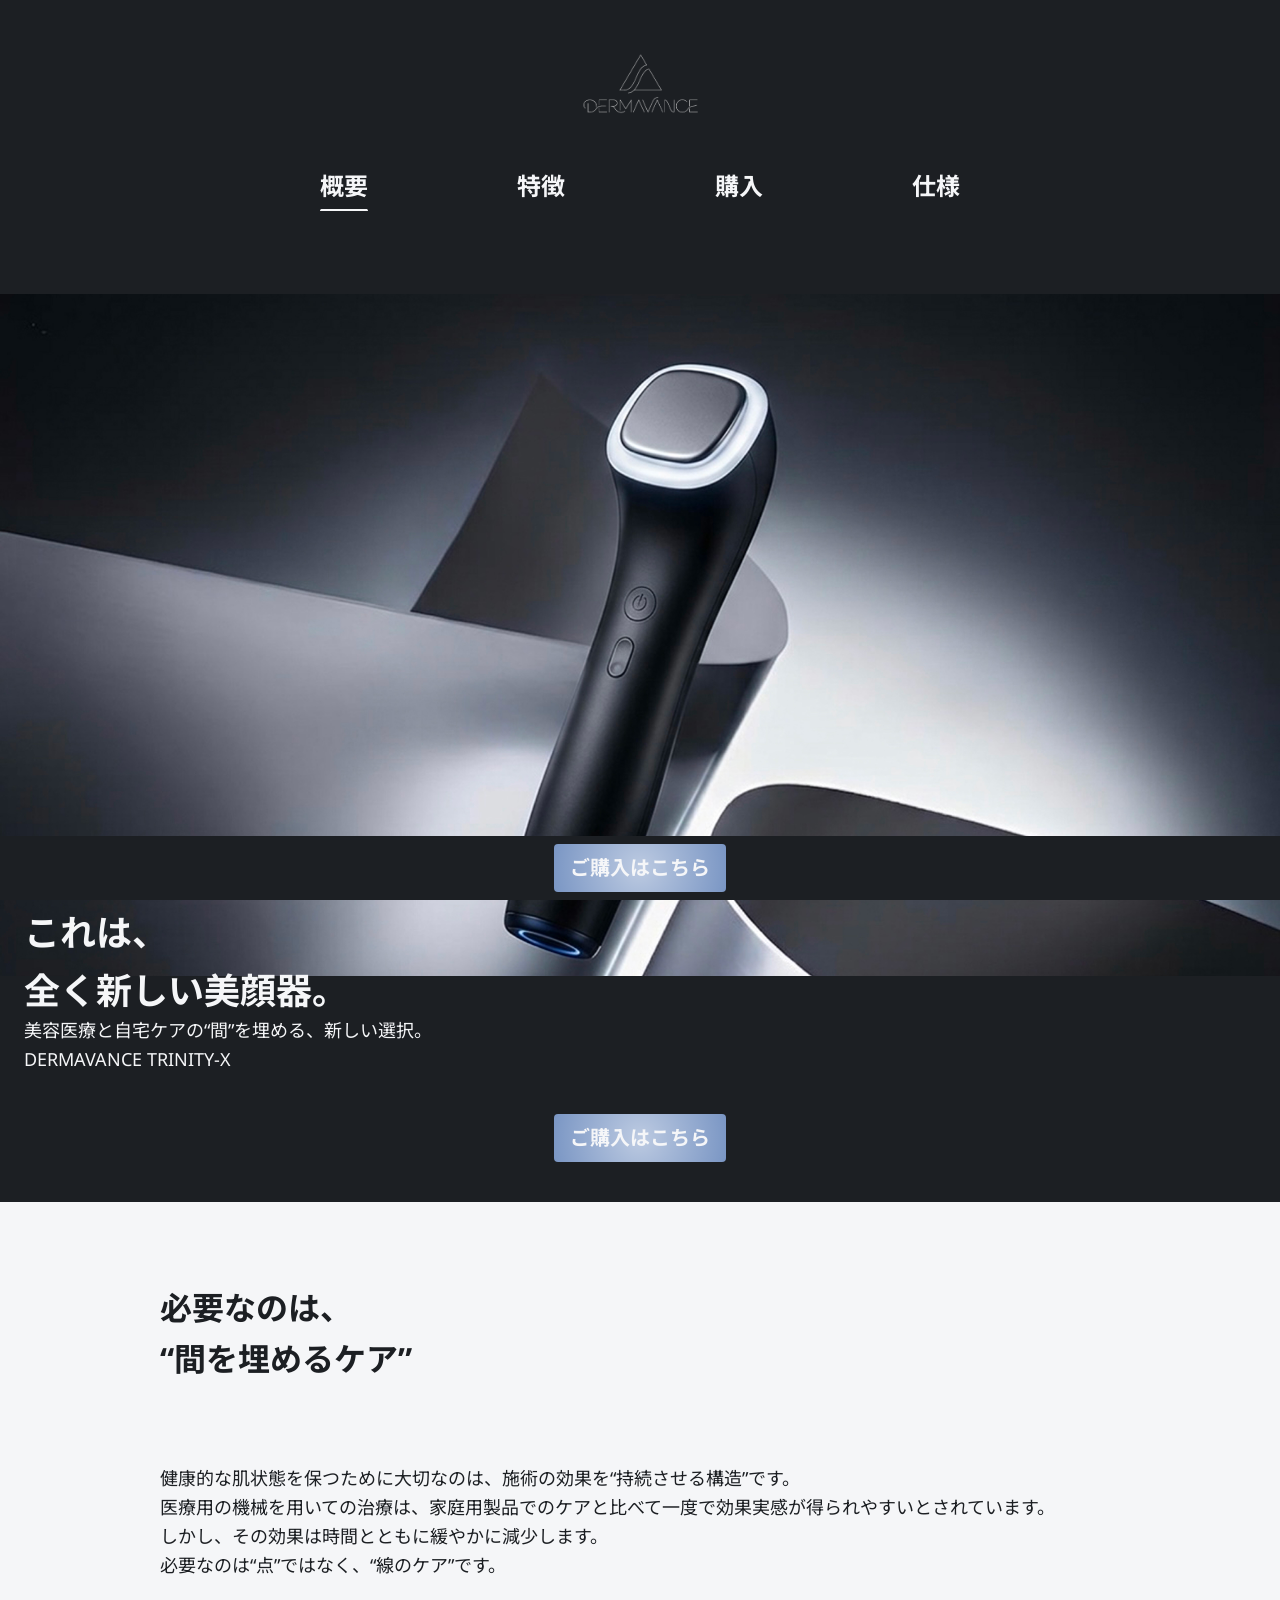
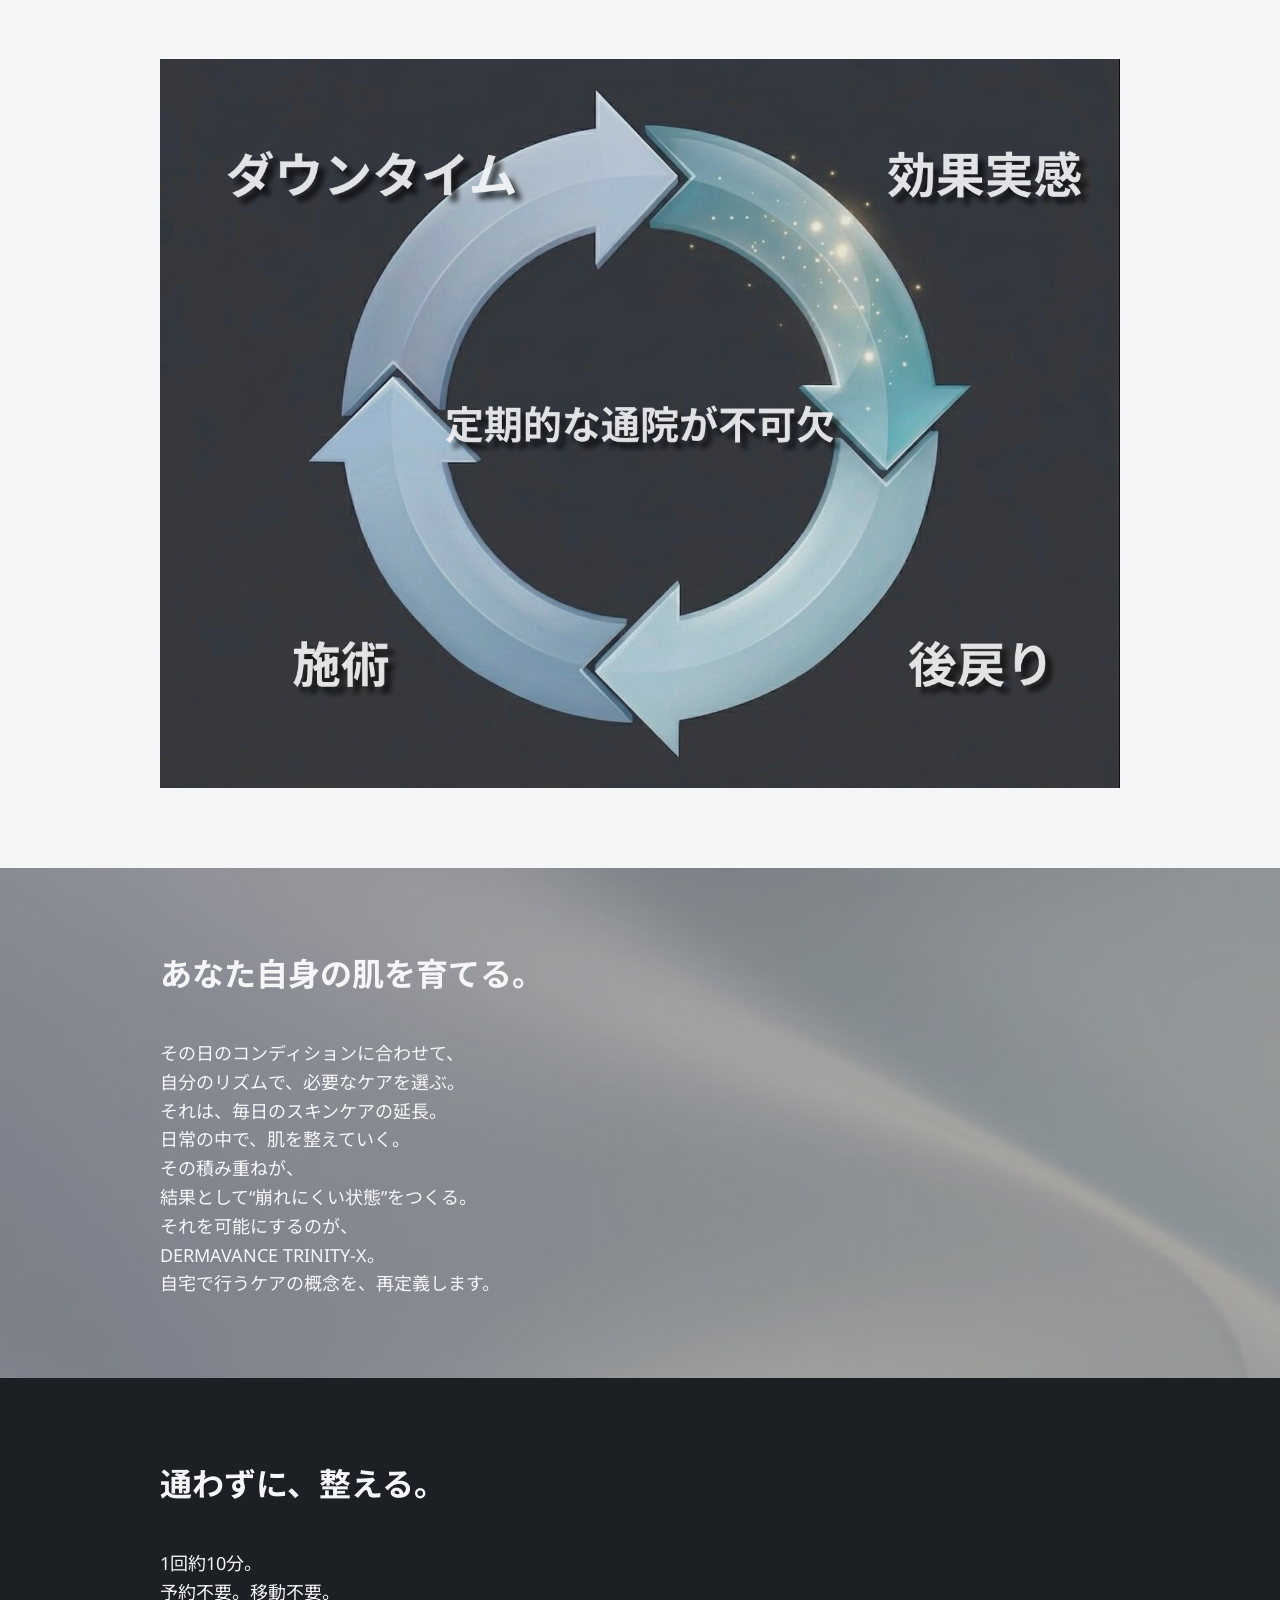
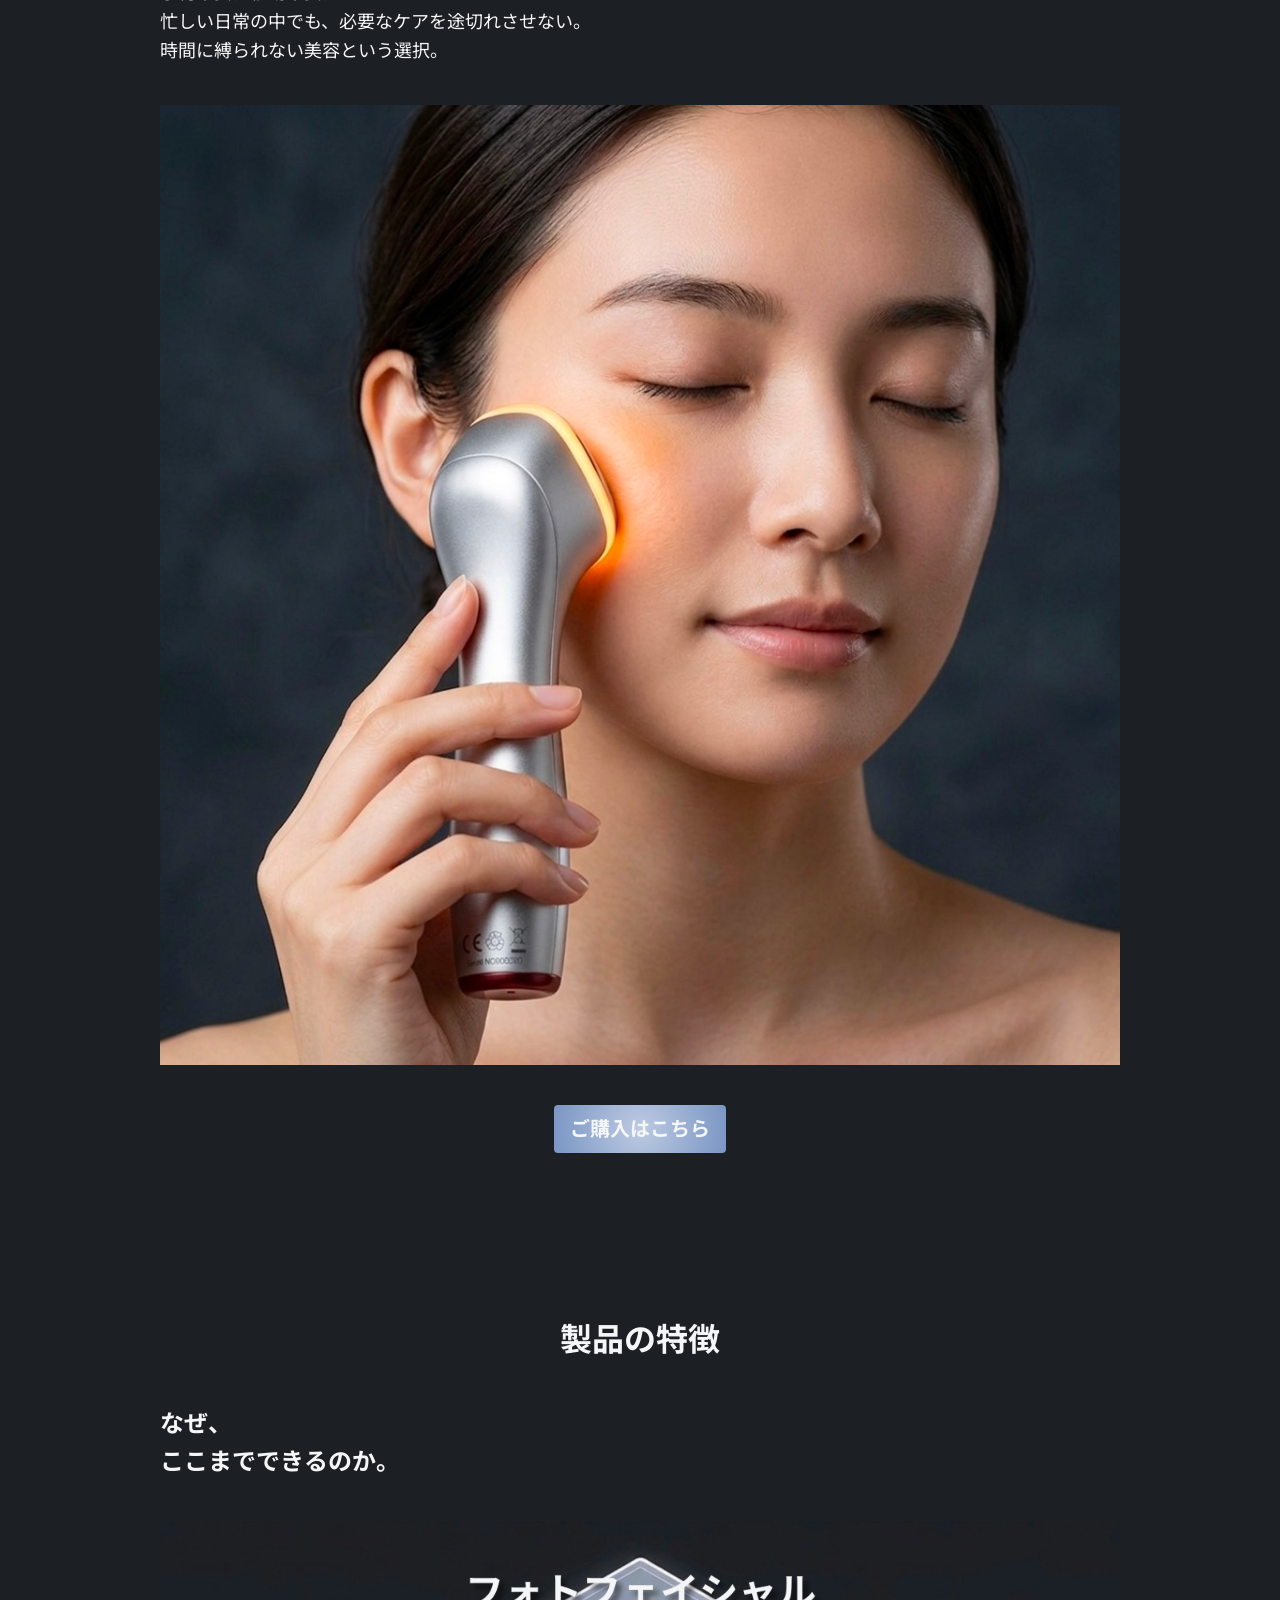
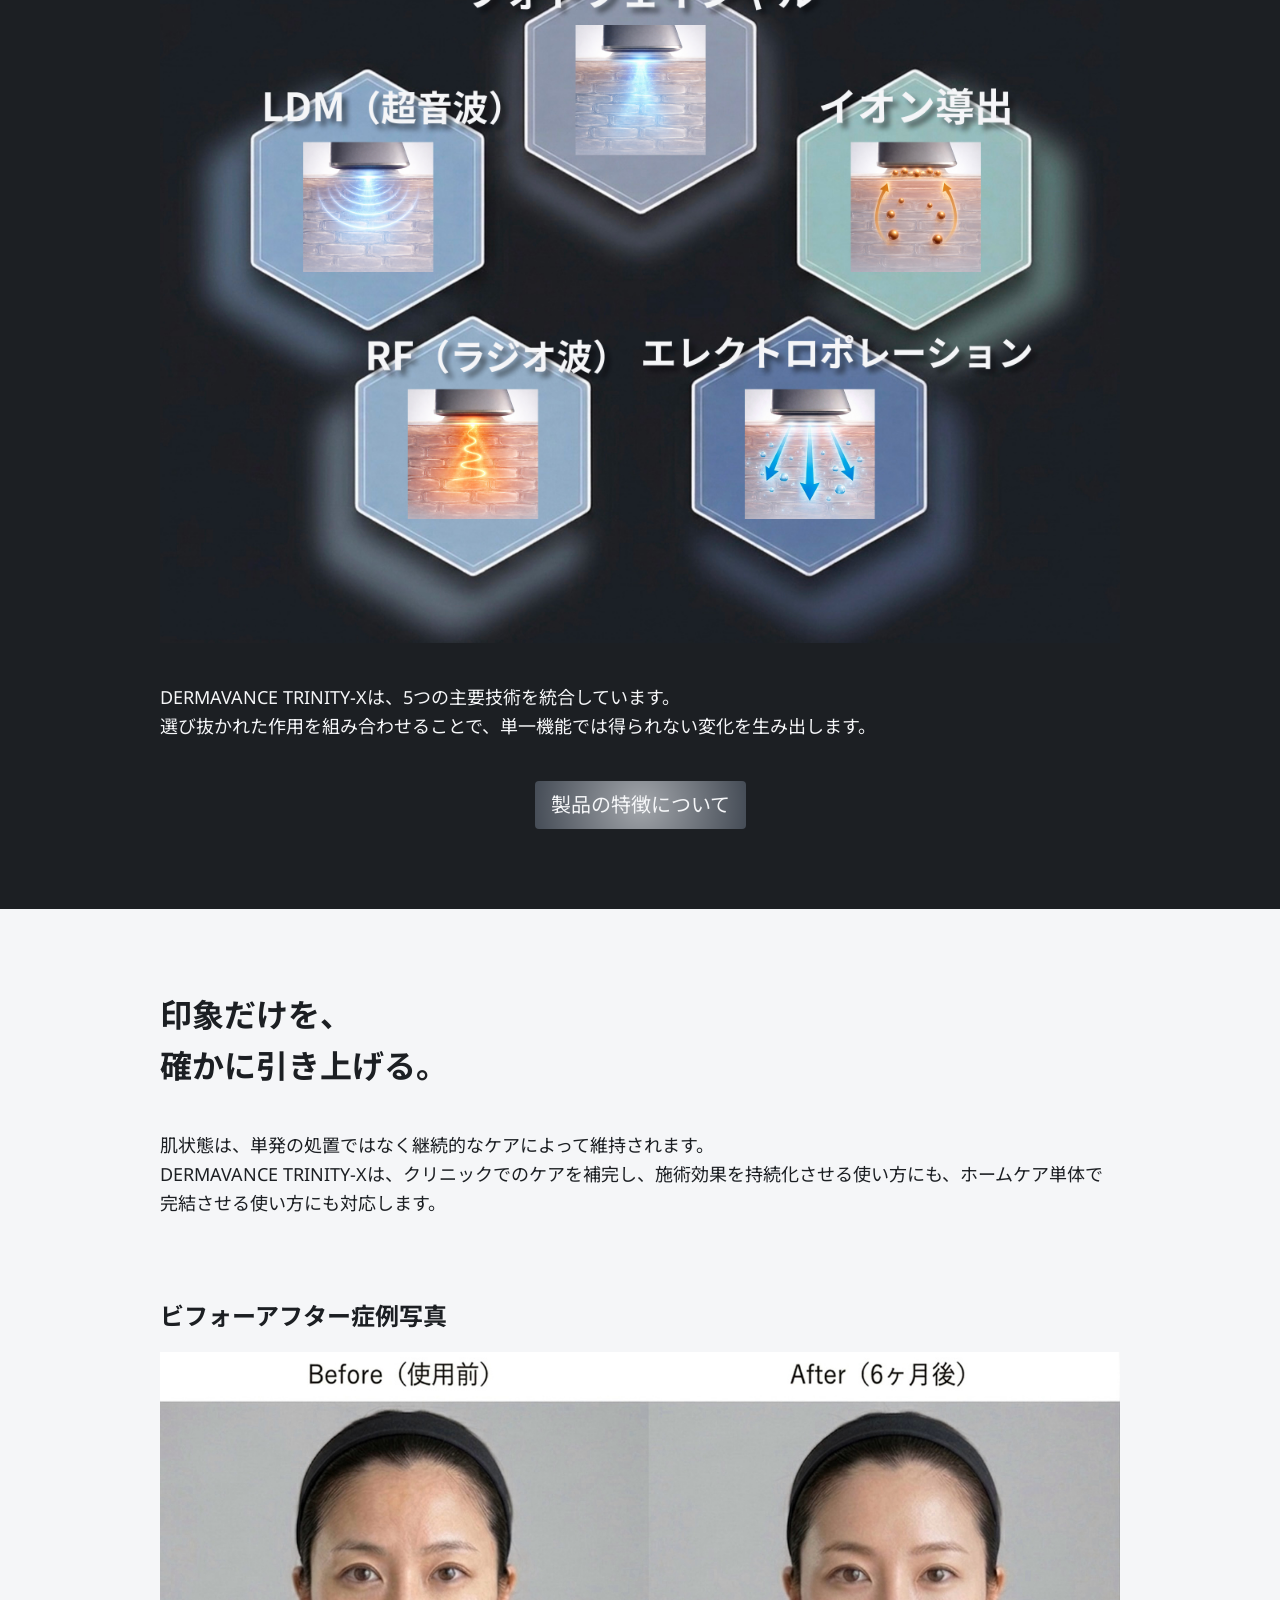
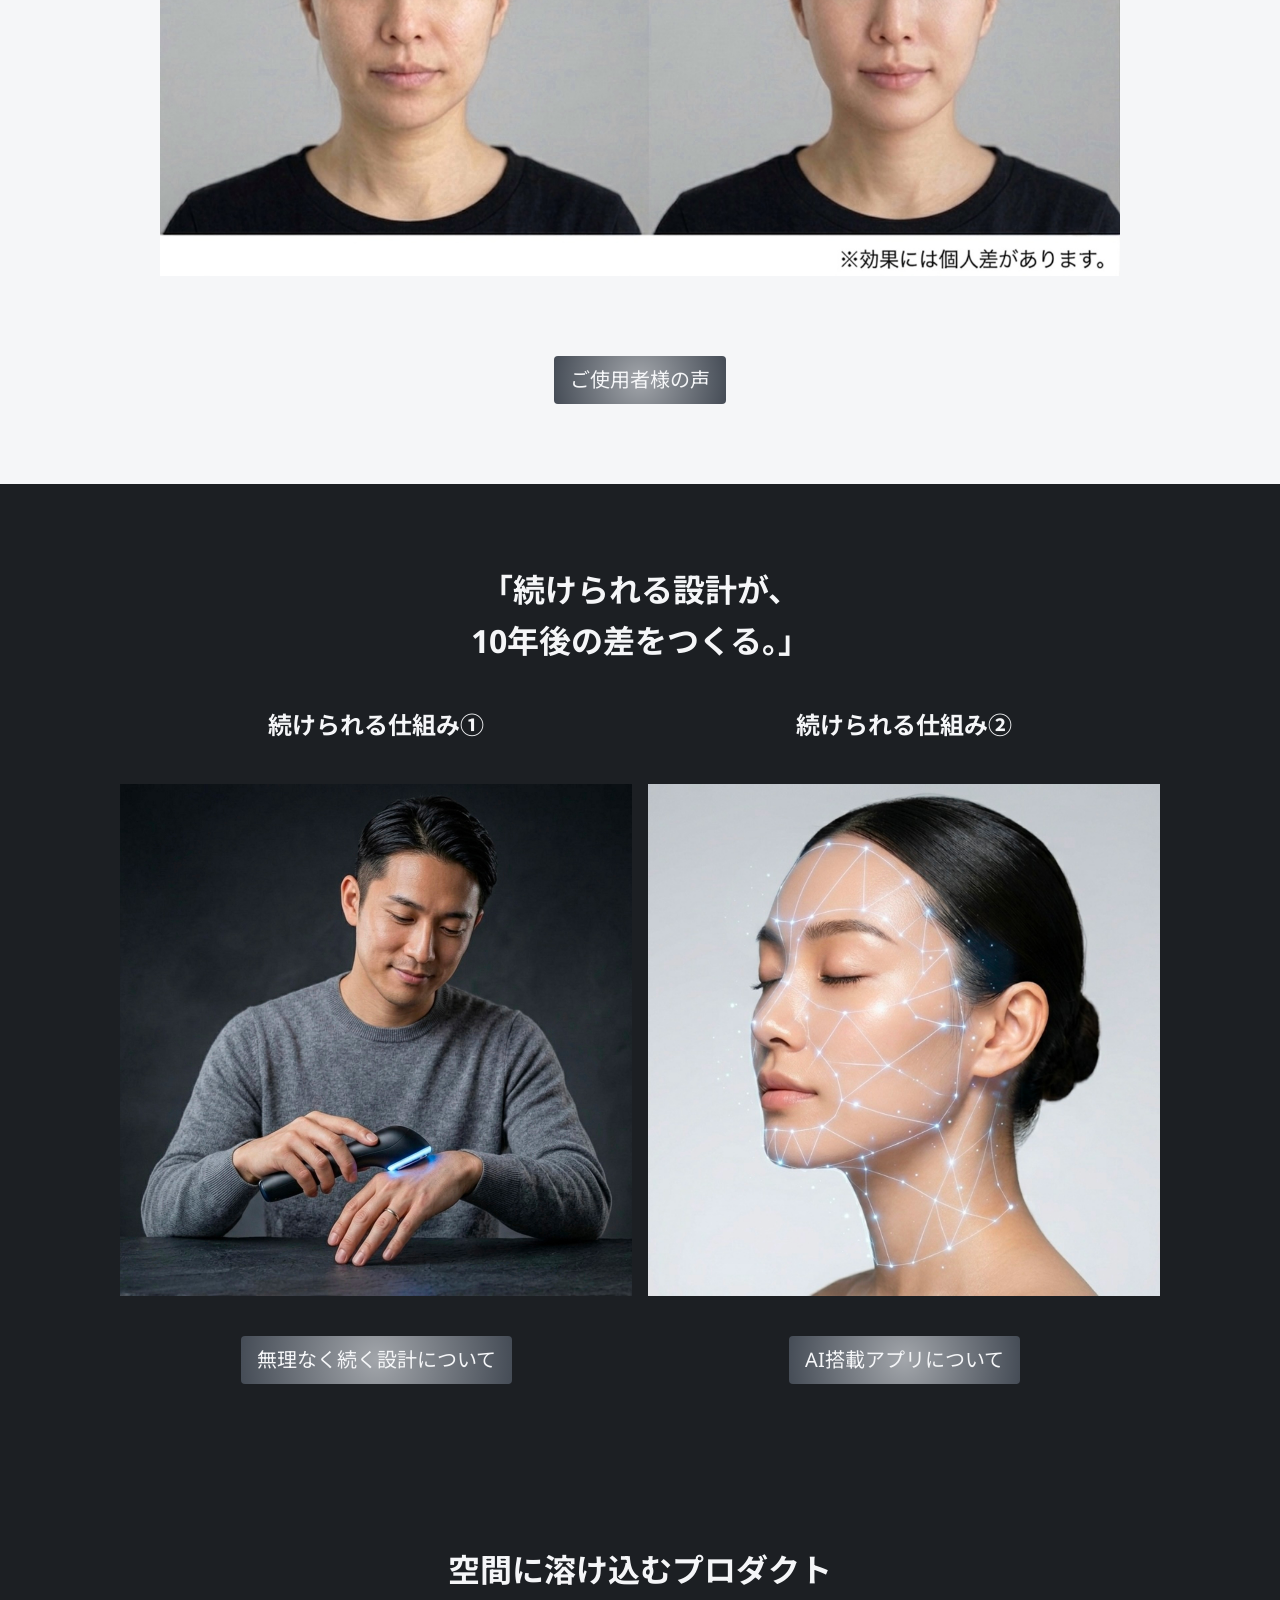
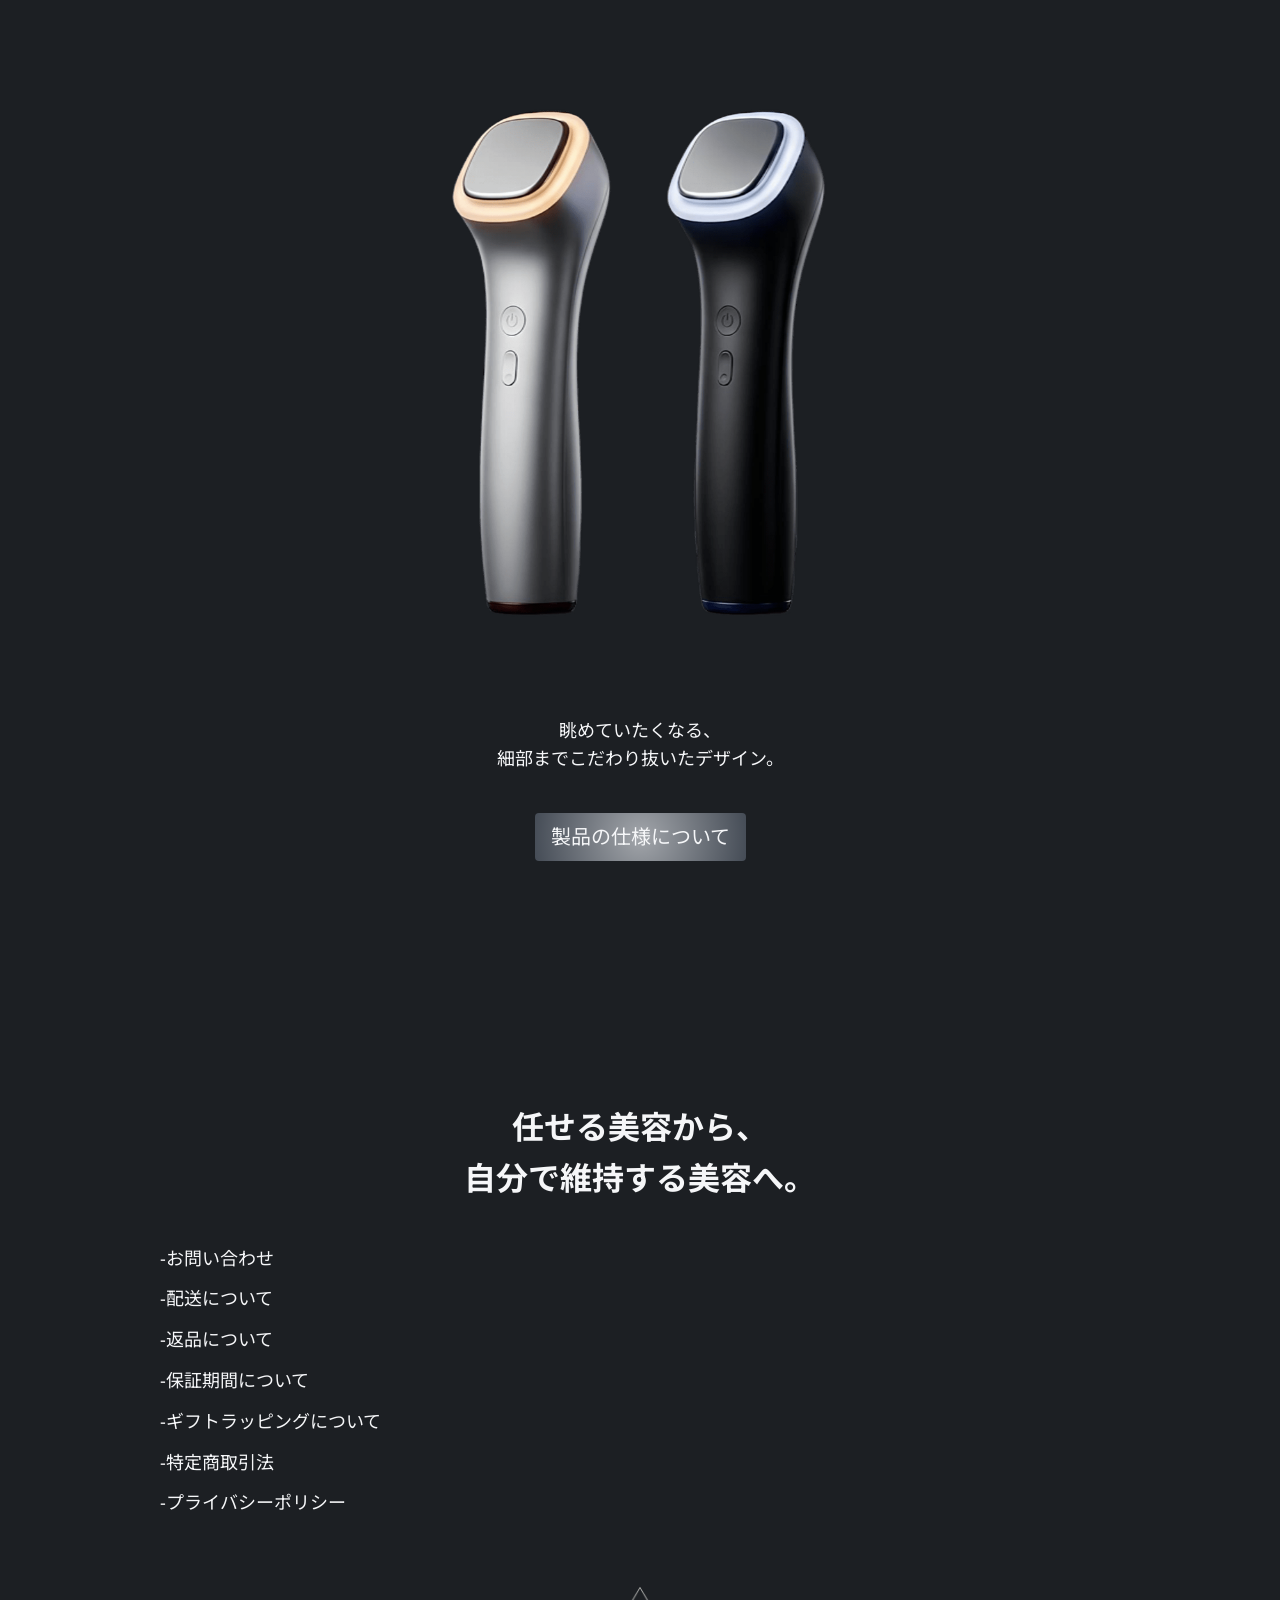
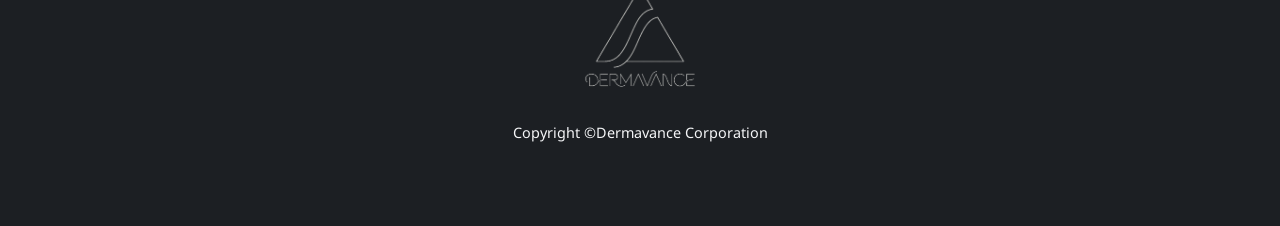
==== index.html @ d23a5009 "010_アニメーション追加、概要ページレスポンシブ続き。" ====
<!DOCTYPE html>
<html lang="ja">
<head>
    <meta charset="UTF-8">
    <meta name="viewport" content="width=device-width, initial-scale=1.0">
    <title>DERMAVANCE TRINITY-X</title>
        <meta name="description" content="“DERMAVANCE TRINITY-X”美容医療と自宅ケアの“間”を埋める、全く新しい美顔器。">
    <!-- OGP -->
    <meta property="og:locale" content="ja_JP">
    <meta property="og:type" content="website">
    <meta property="og:site_name" content="DERMAVANCE TRINITY-X">
    <meta property="og:title" content="DERMAVANCE TRINITY-X">
    <meta property="og:description" content="“DERMAVANCE TRINITY-X”美容医療と自宅ケアの“間”を埋める、全く新しい美顔器。">
    <meta property="og:url" content="">

    <!-- サムネイル（絶対URL / https 推奨 / 2MB以下目安） -->
    <!-- 推奨メイン：1200x630（横長） -->
    <meta property="og:image" content="">
    <meta property="og:image:width" content="1200">
    <meta property="og:image:height" content="630">
    <meta property="og:image:alt" content="サービスを象徴するビジュアルの代替テキスト">

    <!-- 多言語サイトなら（任意） -->
    <!-- <meta property="og:locale:alternate" content="en_US"> -->

    <!-- X(Twitter) 用：最低限 card 種類。site は推奨 -->
    <meta name="twitter:card" content="summary_large_image">
    <!-- <meta name="twitter:site" content="@YOUR_OFFICIAL_ACCOUNT"> -->
    <!-- 任意（og:* が参照されるため省略可だが、指定するとより安定） -->
    <meta name="twitter:title" content="DERMAVANCE TRINITY-X">
    <meta name="twitter:description" content="“DERMAVANCE TRINITY-X”美容医療と自宅ケアの“間”を埋める、全く新しい美顔器。">
    <meta name="twitter:image" content="">
    <meta name="twitter:image:alt" content="サービスを象徴するビジュアルの代替テキスト">
    <!-- 担当者アカウントを出したい場合（任意） -->
    <!-- <meta name="twitter:creator" content="@YOUR_STAFF_ACCOUNT"> -->

    <!-- Facebook解析や権限管理が必要な場合のみ（任意） -->
    <!-- <meta property="fb:app_id" content="1234567890"> -->
    <!-- <meta property="fb:admins" content="FACEBOOK_USER_ID"> -->

    <!-- 共有時のクローラー制御は通常不要。検索用 robots は必要に応じて -->
    <!-- <meta name="robots" content="noindex,nofollow"> -->
    <link rel="shortcut icon" href="images/nomal_logo.jpg" type="image/x-icon">

    <link rel="preconnect" href="https://fonts.googleapis.com">
    <link rel="preconnect" href="https://fonts.gstatic.com" crossorigin>
    <link href="https://fonts.googleapis.com/css2?family=Noto+Sans+JP:wght@100..900&family=Noto+Sans:ital,wght@0,100..900;1,100..900&display=swap" rel="stylesheet">

    <link rel="stylesheet" href="css/style.css">
    <script src="js/script.js" type="module"></script>
</head>
<body>
    <header>
            <h1 class="header_logo_img">
                <img src="images/header_logo_transparent.png" alt="ロゴ">
            </h1>
            <div class="header_navi">
                <ul>
                    <li><a href="index.html">概要</a></li>
                    <li><a href="quality.html">特徴</a></li>
                    <li><a href="buy.html">購入</a></li>
                    <li><a href="spec.html">仕様</a></li>
                </ul>
            </div>
    </header>
    <main>
        <section class="firstview">
            <div class="firstview_img">
                    <h1 class="firstview_title l-inner">これは、<br>全く新しい美顔器。</h1>
                </div>
            <div class="firstview_inner l-inner">
                <p>
                    美容医療と自宅ケアの“間”を埋める、新しい選択。<br>
                    DERMAVANCE TRINITY-X
                </p>
                <button type="button" class="buy important">ご購入はこちら</button>
            </div>
        </section>
        <section class="care">
                <div class="l-inner fade-in-up">
                    <h2>必要なのは、<br>
                        “間を埋めるケア”</h2>
                    <p>
                        健康的な肌状態を保つために大切なのは、施術の効果を“持続させる構造”です。<br>
                        医療用の機械を用いての治療は、家庭用製品でのケアと比べて一度で効果実感が得られやすいとされています。<br>しかし、その効果は時間とともに緩やかに減少します。<br>
                        必要なのは“点”ではなく、“線のケア”です。
                    </p>
                    <div class="care_img">
                        <img src="images/care_loop.jpg" alt="施術サイクルの図" parallax-target>
                    </div>
                </div>
        </section>
        <section class="concept">
            <div class="l-inner fade-in-up">
                <h2>あなた自身の肌を育てる。</h2>
                <p>
                    その日のコンディションに合わせて、<br>
                    自分のリズムで、必要なケアを選ぶ。<br>
                    それは、毎日のスキンケアの延長。<br>
                    日常の中で、肌を整えていく。<br>
                    その積み重ねが、<br>
                    結果として“崩れにくい状態”をつくる。<br>
                    それを可能にするのが、<br>
                    DERMAVANCE TRINITY-X。<br>
                    自宅で行うケアの概念を、再定義します。
                </p>
            </div>
        </section>
        <section class="new_choice">
            <div class="l-inner fade-in-up">
                <h2>通わずに、整える。</h2>
                <p>
                    1回約10分。<br>
                    予約不要。移動不要。<br>
                    忙しい日常の中でも、必要なケアを途切れさせない。<br>
                    時間に縛られない美容という選択。
                </p>
                <div class="new_choice_img"></div>
                <button type="button" class="buy important">ご購入はこちら</button>
            </div>
        </section>
        <section class="teatures">
            <div class="l-inner fade-in-up">
                <h2 class="teatures_title">製品の特徴</h2>
                <h3>
                    なぜ、<br>
                    ここまでできるのか。
                </h3>
                <div class="teatures_img">
                    <img src="images/five_modes.jpg" alt="５つの機能の図" parallax-target>
                </div>
                <p>
                    DERMAVANCE TRINITY-Xは、5つの主要技術を統合しています。<br>
                    選び抜かれた作用を組み合わせることで、単一機能では得られない変化を生み出します。
                </p>
                <button type="button" class="nomal">製品の特徴について</button>
            </div>
        </section>
        <section class="beforeafter">
            <div class="l-inner fade-in-up">
                <div class="beforeafter_text">
                    <h2>印象だけを、<br>
                        確かに引き上げる。</h2>
                    <p>
                        肌状態は、単発の処置ではなく継続的なケアによって維持されます。<br>
                        DERMAVANCE TRINITY-Xは、クリニックでのケアを補完し、施術効果を持続化させる使い方にも、ホームケア単体で完結させる使い方にも対応します。
                    </p>
                </div>
                <div class="beforeafter_image">
                    <h3>ビフォーアフター症例写真</h3>
                    <div class="beforeafter_img">
                        <img src="images/beforeafter.jpg" alt="症例写真" parallax-target>
                    </div>
                </div>
                <button type="button" class="nomal modal-open" data-target="modal-1">ご使用者様の声</button>
            </div>
        </section>
        <section class="design">
                <div class="l-inner fade-in-up">
                    <h2>「続けられる設計が、<br>
                        10年後の差をつくる。」</h2>
                    <div class="design_inner">
                        <div class="how_to_use">
                            <h3>続けられる仕組み①</h3>
                            <div class="using_img"></div>
                            <button type="button" class="nomal modal-open" data-target="modal-2">無理なく続く設計について</button>
                        </div>
                        <div class="about_app">
                            <h3>続けられる仕組み②</h3>
                            <div class="ai_img"></div>
                            <button type="button" class="nomal modal-open" data-target="modal-3">AI搭載アプリについて</button>
                        </div>
                    </div>
                </div>
        </section>
        <section class="product">
                    <div class="l-inner fade-in-up">
                        <h2>空間に溶け込むプロダクト</h2>
                        <div class="product_img">
                            <img src="images/proucts_front_transparent.png" alt="商品画像" parallax-target>
                        </div>
                        <p>眺めていたくなる、<br>
                            細部までこだわり抜いたデザイン。</p>
                        <button type="button" class="nomal">製品の仕様について</button>
                    </div>
        </section>
    </main>
    <footer>
        <div class="footer_inner">
            <h2>任せる美容から、<br>
                自分で維持する美容へ。</h2>
            <ul class="shopping_guide">
                <li><a href="">-お問い合わせ</a></li>
                <li><a href="">-配送について</a></li>
                <li><a href="">-返品について</a></li>
                <li><a href="">-保証期間について</a></li>
                <li><a href="">-ギフトラッピングについて</a></li>
                <li><a href="">-特定商取引法</a></li>
                <li><a href="">-プライバシーポリシー</a></li>
            </ul>
            <div class="footer_logo">
                <h1 class="footer_logo_img">
                    <img src="images/footer_logo_transparent.png" alt="ロゴ">
                </h1>
                <p><small>Copyright &copy;Dermavance Corporation</small></p>
            </div>
            <div id="fixed_button"><button type="button" class="buy important">ご購入はこちら</button></div>
        </div>
    </footer>
    <dialog id="modal-1" class="modal-unit">
            <div class="modal_inner">
                <h3>ご使用者様の声</h3>
                <p>
                    DERMAVANCE TRINITY-Xは、形を大きく変えるのではなく、<span>“印象を整える変化”</span>を重視しています。<br>
                    『フェイスラインの引き締まり、肌のなめらかさ、全体的な印象の明るさ』といった変化が、段階的に現れる設計です。
                </p>
                <div class="modal_img">
                    <img src="images/review.jpg" alt="ご使用者様の口コミ">
                </div>
                <button class="nomal modal-close">閉じる</button>
            </div>
    </dialog>
    <dialog id="modal-2" class="modal-unit">
        <div class="modal_inner">
            <h3>続けられる設計について</h3>
            <p>
                ・スキンケアの延長で10分<br>
                ・半身浴中でも使用可能（防水設計）<br>
                ・手持ちの化粧水でも対応<br>
                ・充電を忘れていてもすぐに使える急速充電<br>
                “続けられる設計”を徹底しています。
            </p>
            <div class="modal_img">
                <img src="images/gel.jpg" alt="専用ジェル">
            </div>
            <button class="nomal modal-close">閉じる</button>
        </div>
    </dialog>
    <dialog id="modal-3" class="modal-unit">
        <div class="modal_inner">
            <h3>AI搭載アプリについて</h3>
            <p>
                AIが自動で現在の肌状況を診断。<br>
                現在のお肌の水分量、隠れジミなどをチェックすることができるので、季節に応じた最適なお手入れをAIがサポートします。<br>
                肌トラブルがある部分は自動で避けて照射される安心設計。
            </p>
            <div class="modal_img">
                <img src="images/app.jpg" alt="AI搭載アプリ">
            </div>
            <button class="nomal modal-close">閉じる</button>
        </div>
    </dialog>

</body>
</html>
---- css/style.css ----
@charset "UTF-8";
/* これはリセットCSSです */
/* resset.dev • v5.0.2 */
/* # =================================================================
   # Global selectors
   # ================================================================= */
html {
  box-sizing: border-box;
  -webkit-text-size-adjust: 100%;
  /* Prevent adjustments of font size after orientation changes in iOS */
  word-break: normal;
  -moz-tab-size: 4;
  -o-tab-size: 4;
     tab-size: 4;
}

*,
::before,
::after {
  background-repeat: no-repeat;
  /* Set `background-repeat: no-repeat` to all elements and pseudo elements */
  box-sizing: inherit;
}

::before,
::after {
  text-decoration: inherit;
  /* Inherit text-decoration and vertical align to ::before and ::after pseudo elements */
  vertical-align: inherit;
}

* {
  padding: 0;
  /* Reset `padding` and `margin` of all elements */
  margin: 0;
}

/* # =================================================================
   # General elements
   # ================================================================= */
hr {
  overflow: visible;
  /* Show the overflow in Edge and IE */
  height: 0;
  /* Add the correct box sizing in Firefox */
  color: inherit;
  /* Correct border color in Firefox. */
}

details,
main {
  display: block;
  /* Render the `main` element consistently in IE. */
}

summary {
  display: list-item;
  /* Add the correct display in all browsers */
}

small {
  font-size: 80%;
  /* Set font-size to 80% in `small` elements */
}

[hidden] {
  display: none;
  /* Add the correct display in IE */
}

abbr[title] {
  border-bottom: none;
  /* Remove the bottom border in Chrome 57 */
  /* Add the correct text decoration in Chrome, Edge, IE, Opera, and Safari */
  text-decoration: underline;
  -webkit-text-decoration: underline dotted;
          text-decoration: underline dotted;
}

a {
  background-color: transparent;
  /* Remove the gray background on active links in IE 10 */
}

a:active,
a:hover {
  outline-width: 0;
  /* Remove the outline when hovering in all browsers */
}

code,
kbd,
pre,
samp {
  font-family: monospace, monospace;
  /* Specify the font family of code elements */
}

pre {
  font-size: 1em;
  /* Correct the odd `em` font sizing in all browsers */
}

b,
strong {
  font-weight: bolder;
  /* Add the correct font weight in Chrome, Edge, and Safari */
}

/* https://gist.github.com/unruthless/413930 */
sub,
sup {
  font-size: 75%;
  line-height: 0;
  position: relative;
  vertical-align: baseline;
}

sub {
  bottom: -0.25em;
}

sup {
  top: -0.5em;
}

table {
  border-color: inherit;
  /* Correct border color in all Chrome, Edge, and Safari. */
  text-indent: 0;
  /* Remove text indentation in Chrome, Edge, and Safari */
}

iframe {
  border-style: none;
}

/* # =================================================================
   # Forms
   # ================================================================= */
input {
  border-radius: 0;
}

[type=number]::-webkit-inner-spin-button,
[type=number]::-webkit-outer-spin-button {
  height: auto;
  /* Correct the cursor style of increment and decrement buttons in Chrome */
}

[type=search] {
  -webkit-appearance: textfield;
  /* Correct the odd appearance in Chrome and Safari */
  outline-offset: -2px;
  /* Correct the outline style in Safari */
}

[type=search]::-webkit-search-decoration {
  -webkit-appearance: none;
  /* Remove the inner padding in Chrome and Safari on macOS */
}

textarea {
  overflow: auto;
  /* Internet Explorer 11+ */
  resize: vertical;
  /* Specify textarea resizability */
}

button,
input,
optgroup,
select,
textarea {
  font: inherit;
  /* Specify font inheritance of form elements */
}

optgroup {
  font-weight: bold;
  /* Restore the font weight unset by the previous rule */
}

button {
  overflow: visible;
  /* Address `overflow` set to `hidden` in IE 8/9/10/11 */
}

button,
select {
  text-transform: none;
  /* Firefox 40+, Internet Explorer 11- */
}

/* Apply cursor pointer to button elements */
button,
[type=button],
[type=reset],
[type=submit],
[role=button] {
  cursor: pointer;
}

/* Remove inner padding and border in Firefox 4+ */
button::-moz-focus-inner,
[type=button]::-moz-focus-inner,
[type=reset]::-moz-focus-inner,
[type=submit]::-moz-focus-inner {
  border-style: none;
  padding: 0;
}

/* Replace focus style removed in the border reset above */
button:-moz-focusring,
[type=button]::-moz-focus-inner,
[type=reset]::-moz-focus-inner,
[type=submit]::-moz-focus-inner {
  outline: 1px dotted ButtonText;
}

button,
html [type=button],
[type=reset],
[type=submit] {
  -webkit-appearance: button;
  /* Correct the inability to style clickable types in iOS */
}

/* Remove the default button styling in all browsers */
button,
input,
select,
textarea {
  background-color: transparent;
  border-style: none;
}

a:focus,
button:focus,
input:focus,
select:focus,
textarea:focus {
  outline-width: 0;
}

/* Style select like a standard input */
select::-ms-expand {
  display: none;
  /* Internet Explorer 11+ */
}

select::-ms-value {
  color: currentColor;
  /* Internet Explorer 11+ */
}

legend {
  border: 0;
  /* Correct `color` not being inherited in IE 8/9/10/11 */
  color: inherit;
  /* Correct the color inheritance from `fieldset` elements in IE */
  display: table;
  /* Correct the text wrapping in Edge and IE */
  max-width: 100%;
  /* Correct the text wrapping in Edge and IE */
  white-space: normal;
  /* Correct the text wrapping in Edge and IE */
  max-width: 100%;
  /* Correct the text wrapping in Edge 18- and IE */
}

::-webkit-file-upload-button {
  /* Correct the inability to style clickable types in iOS and Safari */
  -webkit-appearance: button;
  color: inherit;
  font: inherit;
  /* Change font properties to `inherit` in Chrome and Safari */
}

/* Replace pointer cursor in disabled elements */
[disabled] {
  cursor: default;
}

/* # =================================================================
   # Specify media element style
   # ================================================================= */
img {
  border-style: none;
  /* Remove border when inside `a` element in IE 8/9/10 */
}

/* Add the correct vertical alignment in Chrome, Firefox, and Opera */
progress {
  vertical-align: baseline;
}

/* # =================================================================
   # Accessibility
   # ================================================================= */
/* Specify the progress cursor of updating elements */
[aria-busy=true] {
  cursor: progress;
}

/* Specify the pointer cursor of trigger elements */
[aria-controls] {
  cursor: pointer;
}

/* Specify the unstyled cursor of disabled, not-editable, or otherwise inoperable elements */
[aria-disabled=true] {
  cursor: default;
}

/* Max-width */
/* Break-point */
/* Colors */
/* Spacing */
/* Font_size */
/* Font_weight */
/* Fonts */
/* Radius */
/* PC版レイアウト */
/* 各セクションのレイアウト(背景別） */
/* 空のdivタグなどに背景画像挿入する時 */
/* セクション内のflex、margin/paddingなし */
/* ----------------------------------------------
 * 1. スクロール連動フェードアップ用
 * ---------------------------------------------- */
.fade-in-up {
  opacity: 0;
  transform: translateY(40px);
  /* 滑らかなイージング */
  transition: opacity 1.2s cubic-bezier(0.25, 0.1, 0.25, 1), transform 1.2s cubic-bezier(0.25, 0.1, 0.25, 1);
}

.fade-in-up.is-visible {
  opacity: 1;
  transform: translateY(0);
}

/* ----------------------------------------------
 * 2. ヒーロー画像の「微」ズーム
 * ---------------------------------------------- */
.firstview {
  overflow: hidden;
  position: relative;
}

.firstview_img {
  width: 100%;
  aspect-ratio: 1.875;
  background-repeat: no-repeat;
  background-size: cover;
  background-image: url(../images/firstview.jpg);
  background-position: center;
  margin-block-end: 2.5rem;
  display: flex;
  position: relative;
  z-index: 1;
}
.firstview_img::before {
  content: "";
  position: absolute;
  top: 0;
  left: 0;
  width: 100%;
  height: 100%;
  background-image: inherit;
  background-size: cover;
  background-position: center;
  z-index: -1;
  animation: subtleZoom 15s infinite alternate ease-in-out;
}

.firstview_title {
  padding-inline: 1.5rem;
  align-self: flex-end;
  margin-block-end: -1.2em;
  /* 320pxで24px、375pxで約32px、1440pxで36pxになるよう調整 */
  font-size: clamp(1.5rem, 0.43rem + 4.57vw, 2.25rem);
  position: relative;
  z-index: 10;
  margin-block-end: -1.2em;
}

/* 5秒で少し右上に進みながら拡大する */
@keyframes perspectiveZoom {
  0% {
    transform: scale(1) translate(0, 0);
  }
  100% {
    transform: scale(1.1) translate(1%, -1%);
  }
}
.firstview_img::before {
  animation: perspectiveZoom 5s infinite alternate ease-in-out;
}

/* ----------------------------------------------
 * 4. 簡易パララックス用
 * ---------------------------------------------- */
.parallax-target {
  will-change: transform; /* ブラウザの描画を最適化 */
}

html {
  font-size: 100%;
}

body {
  background-color: #1c1f23;
  color: #f5f6f8;
  font-size: 1rem;
  font-family: "Noto Sans", sans-serif, "Noto Sans JP", sans-serif;
  line-height: 1.6;
}
@media (min-width: 1024px) {
  body {
    font-size: 1.125rem;
  }
}

img {
  max-width: 100%;
  height: auto;
  vertical-align: bottom;
}

ul {
  list-style: none;
}

ul li a {
  text-decoration: none;
  color: #f5f6f8;
}

h1 {
  font-size: 2rem;
  font-weight: 700;
}
@media (min-width: 1024px) {
  h1 {
    font-size: 2.25rem;
  }
}

h2 {
  font-size: 1.5rem;
  font-weight: 700;
}
@media (min-width: 1024px) {
  h2 {
    font-size: 2rem;
  }
}

h3,
.header_navi {
  font-size: 1.25rem;
  font-weight: 700;
}
@media (min-width: 1024px) {
  h3,
  .header_navi {
    font-size: 1.5rem;
  }
}

.weight_bold,
label {
  font-weight: 700;
}

.notice {
  font-size: 0.75rem;
}
@media (min-width: 1024px) {
  .notice {
    font-size: 0.875rem;
  }
}

button {
  padding-inline: 1rem;
  padding-block: 0.5rem;
  display: block;
  margin-inline: auto;
  font-size: 1.125rem;
  border-radius: 4px;
  transition: all 0.3s ease-out 0s;
}
@media (min-width: 1024px) {
  button {
    font-size: 1.25rem;
  }
}

button.important,
#order_submit {
  background: radial-gradient(circle, rgba(255, 255, 255, 0.5) 0%, transparent 100%), #7a96c4;
  color: #f5f6f8;
  font-weight: 700;
}
button.important:hover,
#order_submit:hover {
  background: radial-gradient(circle, rgba(255, 255, 255, 0.8) 0%, transparent 100%), #7a96c4;
}

button.nomal {
  background: radial-gradient(circle, rgba(255, 255, 255, 0.5) 0%, transparent 100%), #454c56;
  color: #f5f6f8;
}
button.nomal:hover {
  background: radial-gradient(circle, rgba(255, 255, 255, 0.8) 0%, transparent 100%), #454c56;
}

.header_logo_img {
  width: 160px;
  margin-inline: auto;
  margin-block: 2.5rem;
}

.header_navi ul {
  max-width: 327px;
  margin-inline: auto;
  display: flex;
  justify-content: space-between;
  margin-block-end: 2.5rem;
}
@media (min-width: 1024px) {
  .header_navi ul {
    max-width: 50%;
    margin-block-end: 5rem;
  }
}

.header_navi ul li a {
  position: relative;
  display: inline-block;
  padding-bottom: 8px;
  transition: all 0.3s ease-out 0s;
}
.header_navi ul li a::after {
  content: "";
  position: absolute;
  left: 50%;
  bottom: 0;
  transform: translateX(-50%);
  width: 100%;
  height: 8px;
  background: url("../images/active-line.png") no-repeat center center;
  background-size: contain;
  opacity: 0;
  transition: all 0.3s ease-out 0s;
}
.header_navi ul li a:hover::after, .header_navi ul li a.is-active::after {
  opacity: 1;
}

/* フッター・購入ページ共通 */
.shopping_guide {
  width: 100%;
  display: flex;
  flex-direction: column;
  gap: 1rem;
  font-size: 0.875rem;
}
@media (min-width: 1024px) {
  .shopping_guide {
    gap: 1.5rem;
    font-size: 1.125rem;
  }
}

.shopping_guide li a {
  transition: all 0.3s ease-out 0s;
}
.shopping_guide li a:hover {
  border-bottom: 1px dotted #c9ccd1;
}

/* 購入・購入手続きページ共通 */
.slider {
  display: flex;
  overflow-x: auto;
  scroll-snap-type: x mandatory; /* 横方向に吸い付く設定 */
  scrollbar-width: none; /* スクロールバーを隠す（Firefox） */
}

.slider::-webkit-scrollbar {
  display: none; /* スクロールバーを隠す（Chrome/Safari） */
}

.slider img {
  width: 100%;
  flex-shrink: 0;
  scroll-snap-align: start; /* 画像の端で止まる */
}

/* インジケーターの見た目 */
.indicator-container {
  display: flex;
  justify-content: center;
  gap: 0.75rem;
}
@media (min-width: 1024px) {
  .indicator-container {
    gap: 1rem;
  }
}

.dot {
  width: 12px;
  height: 12px;
  background-color: #c9ccd1;
  border-radius: 50%;
  transition: all 0.3s;
}
@media (min-width: 1024px) {
  .dot {
    width: 14px;
    height: 14px;
  }
}

.dot.is-active {
  background-color: #f5f6f8; /* 現在の画像は白くする */
}

/* モーダル自体のスタイル */
dialog {
  max-width: 50%;
  margin: auto;
  border: none;
  border-radius: 4px;
  box-shadow: 0 4px 20px rgba(0, 0, 0, 0.2);
}

/* モーダルの内側のスタイル */
.modal_inner {
  padding: 1.5rem;
  background-color: #c9ccd1;
  color: #1c1f23;
  display: flex;
  flex-direction: column;
  gap: 1rem;
}

.modal_img {
  width: 80%; /* モーダルの横幅に対して常に80%のサイズにする */
  max-width: 400px; /* ただし、PCなどの広い画面でも400px以上にはしない */
  margin-inline: auto;
}

/* 背景（画面外）の暗さ */
dialog::backdrop {
  background-color: rgba(0, 0, 0, 0.6);
  cursor: pointer; /* 画面外がクリック可能であることを示す */
}

.footer_inner {
  max-width: 1200px;
  margin-inline: auto;
  padding-inline: 1.5rem;
  padding-block-start: 10rem;
  padding-block-end: 5rem;
  display: flex;
  flex-direction: column;
  gap: 2.5rem;
  text-align: center;
}
@media (min-width: 1024px) {
  .footer_inner {
    padding-inline: 7.5rem;
  }
}

.footer_inner .shopping_guide {
  text-align: start;
}

.footer_logo_img {
  width: 160px;
  margin-inline: auto;
}

#fixed_button {
  width: 100%;
  padding-block: 0.5rem;
  background-color: #1c1f23;
  display: block;
  position: fixed;
  bottom: 0;
  left: 50%;
  transform: translateX(-50%);
  z-index: 100;
}

.care,
.beforeafter {
  width: 100%;
  background-color: #f5f6f8;
}
.care > .l-inner,
.beforeafter > .l-inner {
  max-width: 1200px;
  margin-inline: auto;
  padding-inline: 1.5rem;
  padding-block: 5rem;
  color: #1c1f23;
  display: flex;
  flex-direction: column;
  gap: 2.5rem;
}
@media (min-width: 1024px) {
  .care > .l-inner,
  .beforeafter > .l-inner {
    padding-inline: 7.5rem;
    gap: 5rem;
  }
}

.new_choice,
.teatures {
  width: 100%;
  background-color: #1c1f23;
}
.new_choice > .l-inner,
.teatures > .l-inner {
  max-width: 1200px;
  margin-inline: auto;
  padding-inline: 1.5rem;
  padding-block-start: 5rem;
  padding-block-end: 5rem;
  display: flex;
  flex-direction: column;
  gap: 2.5rem;
}
@media (min-width: 1024px) {
  .new_choice > .l-inner,
  .teatures > .l-inner {
    padding-inline: 7.5rem;
  }
}

.firstview_inner {
  padding-inline: 1.5rem;
  padding-block-end: 2.5rem;
  display: flex;
  flex-direction: column;
  gap: 2.5rem;
}

.concept {
  background-image: url(../images/bg_SP.jpg);
  background-repeat: no-repeat;
  background-size: cover;
  background-position: center;
  width: 100%;
}
.concept > .l-inner {
  max-width: 1200px;
  margin-inline: auto;
  padding-inline: 1.5rem;
  padding-block: 5rem;
  color: #f5f6f8;
  display: flex;
  flex-direction: column;
  gap: 2.5rem;
}
@media (min-width: 1024px) {
  .concept > .l-inner {
    padding-inline: 7.5rem;
  }
}

.new_choice_img {
  width: 100%;
  aspect-ratio: 1;
  background-repeat: no-repeat;
  background-size: cover;
  background-image: url(../images/using_img01.jpg);
}

.teatures_title {
  text-align: center;
}

.beforeafter_text {
  display: flex;
  flex-direction: column;
  gap: 2.5rem;
}

.beforeafter_image {
  display: flex;
  flex-direction: column;
  gap: 1rem;
}

.design {
  padding-block: 5rem;
  text-align: center;
}

.design_inner {
  display: flex;
  flex-direction: column;
  gap: 7.5rem;
  padding-block-start: 2.5rem;
}
@media (min-width: 1024px) {
  .design_inner {
    padding-inline: 7.5rem;
    flex-direction: row;
    gap: 1rem;
    justify-content: center;
  }
  .design_inner .how_to_use, .design_inner .about_app {
    flex: 1;
  }
}

.how_to_use,
.about_app {
  height: 100%;
  display: flex;
  flex-direction: column;
  gap: 2.5rem;
}

.using_img {
  width: 100%;
  aspect-ratio: 1;
  background-repeat: no-repeat;
  background-size: cover;
  background-image: url(../images/using_img02.jpg);
}

.ai_img {
  width: 100%;
  aspect-ratio: 1;
  background-repeat: no-repeat;
  background-size: cover;
  background-image: url(../images/ai.jpg);
}

.product {
  background: linear-gradient(rgba(28, 31, 35, 0.5), rgba(28, 31, 35, 0.5)), url(../images/bg_bubble_black.PNG) no-repeat center/cover;
  width: 100%;
}
.product > .l-inner {
  max-width: 1200px;
  margin-inline: auto;
  padding-inline: 1.5rem;
  padding-block: 5rem;
  color: #f5f6f8;
  display: flex;
  flex-direction: column;
  gap: 2.5rem;
}
@media (min-width: 1024px) {
  .product > .l-inner {
    padding-inline: 7.5rem;
  }
}
.product {
  text-align: center;
}

.product_img {
  width: clamp(327px, 50vw, 720px);
  margin-inline: auto;
}

.quality_top,
.five_modes {
  width: 100%;
  background-color: #1c1f23;
}
.quality_top > .l-inner,
.five_modes > .l-inner {
  max-width: 1200px;
  margin-inline: auto;
  padding-inline: 1.5rem;
  padding-block-start: 5rem;
  padding-block-end: 5rem;
  display: flex;
  flex-direction: column;
  gap: 2.5rem;
}
@media (min-width: 1024px) {
  .quality_top > .l-inner,
  .five_modes > .l-inner {
    padding-inline: 7.5rem;
  }
}
.quality_top,
.five_modes {
  text-align: center;
}

.quality_top {
  padding-block-start: 0;
}

.design_point,
.reasons_of_safety {
  width: 100%;
  background-color: #f5f6f8;
}
.design_point > .l-inner,
.reasons_of_safety > .l-inner {
  max-width: 1200px;
  margin-inline: auto;
  padding-inline: 1.5rem;
  padding-block: 5rem;
  color: #1c1f23;
  display: flex;
  flex-direction: column;
  gap: 2.5rem;
}
@media (min-width: 1024px) {
  .design_point > .l-inner,
  .reasons_of_safety > .l-inner {
    padding-inline: 7.5rem;
    gap: 5rem;
  }
}

.reasons_of_safety h2 {
  text-align: center;
}

.docter_img {
  width: 100%;
  aspect-ratio: 1.5;
  background-repeat: no-repeat;
  background-size: cover;
  background-image: url(../images/docter.jpg);
}

.design_point01,
.design_point02,
.safety_reason01,
.safety_reason02 {
  display: flex;
  flex-direction: column;
  gap: 2.5rem;
}

.design_point01,
.safety_reason01 {
  padding-block-end: 2.5rem;
  border-bottom: 1px solid #c9ccd1;
}

.proceed_to_checkout {
  width: 100%;
  background-color: #1c1f23;
}
.proceed_to_checkout > .l-inner {
  max-width: 1200px;
  margin-inline: auto;
  padding-inline: 1.5rem;
  padding-block-start: 0;
  padding-block-end: 5rem;
  display: flex;
  flex-direction: column;
  gap: 2.5rem;
}
@media (min-width: 1024px) {
  .proceed_to_checkout > .l-inner {
    padding-inline: 7.5rem;
  }
}
.proceed_to_checkout {
  text-align: center;
}

.product_description {
  display: flex;
  flex-direction: column;
  gap: 1.5rem;
}

/* カラーセレクターの見た目 */
.color-selector {
  margin-block: 2.5rem;
  display: flex;
  justify-content: center;
  gap: 1.5rem;
}

.color-option {
  display: flex;
  align-items: center;
  cursor: pointer;
}

.color-circle {
  margin-inline-end: 0.75rem;
  width: 24px;
  height: 24px;
  border-radius: 50%;
  position: relative;
}

/* 選択された時の白い外枠（擬似要素） */
.color-option.is-active .color-circle::before {
  content: "";
  position: absolute;
  top: -4px;
  left: -4px;
  right: -4px;
  bottom: -4px;
  border: 2px solid #f5f6f8;
  border-radius: 50%;
}

.buy_text {
  display: flex;
  flex-direction: column;
  gap: 2.5rem;
}

.shopping_guide {
  text-align: center;
  gap: 0.75rem;
}

/* 共通 */
.select_product,
.user_info,
.payment_method {
  width: 100%;
  background-color: #1c1f23;
}
.select_product > .l-inner,
.user_info > .l-inner,
.payment_method > .l-inner {
  max-width: 1200px;
  margin-inline: auto;
  padding-inline: 1.5rem;
  padding-block-start: 0;
  padding-block-end: 5rem;
  display: flex;
  flex-direction: column;
  gap: 2.5rem;
}
@media (min-width: 1024px) {
  .select_product > .l-inner,
  .user_info > .l-inner,
  .payment_method > .l-inner {
    padding-inline: 7.5rem;
  }
}

.select_product,
.user_info h2,
.payment_method h2 {
  text-align: center;
}

.carousel-container,
.select_product_inner {
  display: flex;
  flex-direction: column;
  gap: 1.5rem;
}

input,
select {
  width: -moz-fit-content;
  width: fit-content;
  padding-inline: 0.75rem;
  background-color: #f5f6f8;
  color: #1c1f23;
  border: 1px solid #c9ccd1;
  border-radius: 4px;
}

.error_userinfo,
.error_payment {
  width: -moz-fit-content;
  width: fit-content;
  padding: 1rem;
  background-color: #c9ccd1;
  color: #1c1f23;
  font-size: 0.75rem;
  display: flex;
  gap: 0.75rem;
}

/* 商品選択 */
.select_date p {
  padding-block-start: 0.5em;
  font-size: 0.875rem;
  color: #c9ccd1;
}

.total {
  padding: 1rem;
  background-color: #c9ccd1;
  color: #1c1f23;
  font-weight: 700;
  display: flex;
  flex-direction: column;
  gap: 2rem;
}

.sub_total,
.shippng,
.total_amount {
  display: flex;
  justify-content: space-between;
}

.total_amount .weight_bold {
  font-size: 1.25rem;
}

/* お客様情報 */
.user_info_inner {
  padding-block-end: 5rem;
  display: flex;
  flex-direction: column;
  gap: 2rem;
}

.user_info_inner label {
  display: flex;
  gap: 0.75rem;
  align-items: center;
}

.user_name,
.name_kana,
.post_code,
.prefrcture,
.city_name,
.building_name,
.phone_number,
.email_address {
  display: flex;
  flex-direction: column;
  gap: 1rem;
}

.name_input, .kana_input {
  display: flex;
  gap: 1rem; /* 苗字と名前の間の隙間 */
}

.required {
  color: #E73434;
  font-size: 0.75rem;
}

.delivery_address {
  text-align: start;
  display: flex;
  flex-direction: column;
  gap: 2.5rem;
}

/* お支払い方法 */
.input_payment {
  display: flex;
  flex-direction: column;
  gap: 2.5rem;
}

.method_type {
  display: flex;
  flex-direction: column;
  gap: 0.75rem;
}

#order_submit {
  width: -moz-fit-content;
  width: fit-content;
  margin-inline: auto;
  border: none;
}

.spec_top {
  width: 100%;
  background-color: #1c1f23;
}
.spec_top > .l-inner {
  max-width: 1200px;
  margin-inline: auto;
  padding-inline: 1.5rem;
  padding-block-start: 0;
  padding-block-end: 5rem;
  display: flex;
  flex-direction: column;
  gap: 2.5rem;
}
@media (min-width: 1024px) {
  .spec_top > .l-inner {
    padding-inline: 7.5rem;
  }
}

.spec_top h2 {
  text-align: center;
}

.spec_table {
  color: #1c1f23;
  font-size: 0.875rem;
}

.spec_table th {
  background-color: #c9ccd1;
}

.spec_table td {
  padding: 1rem;
  background-color: #f5f6f8;
}/*# sourceMappingURL=style.css.map */
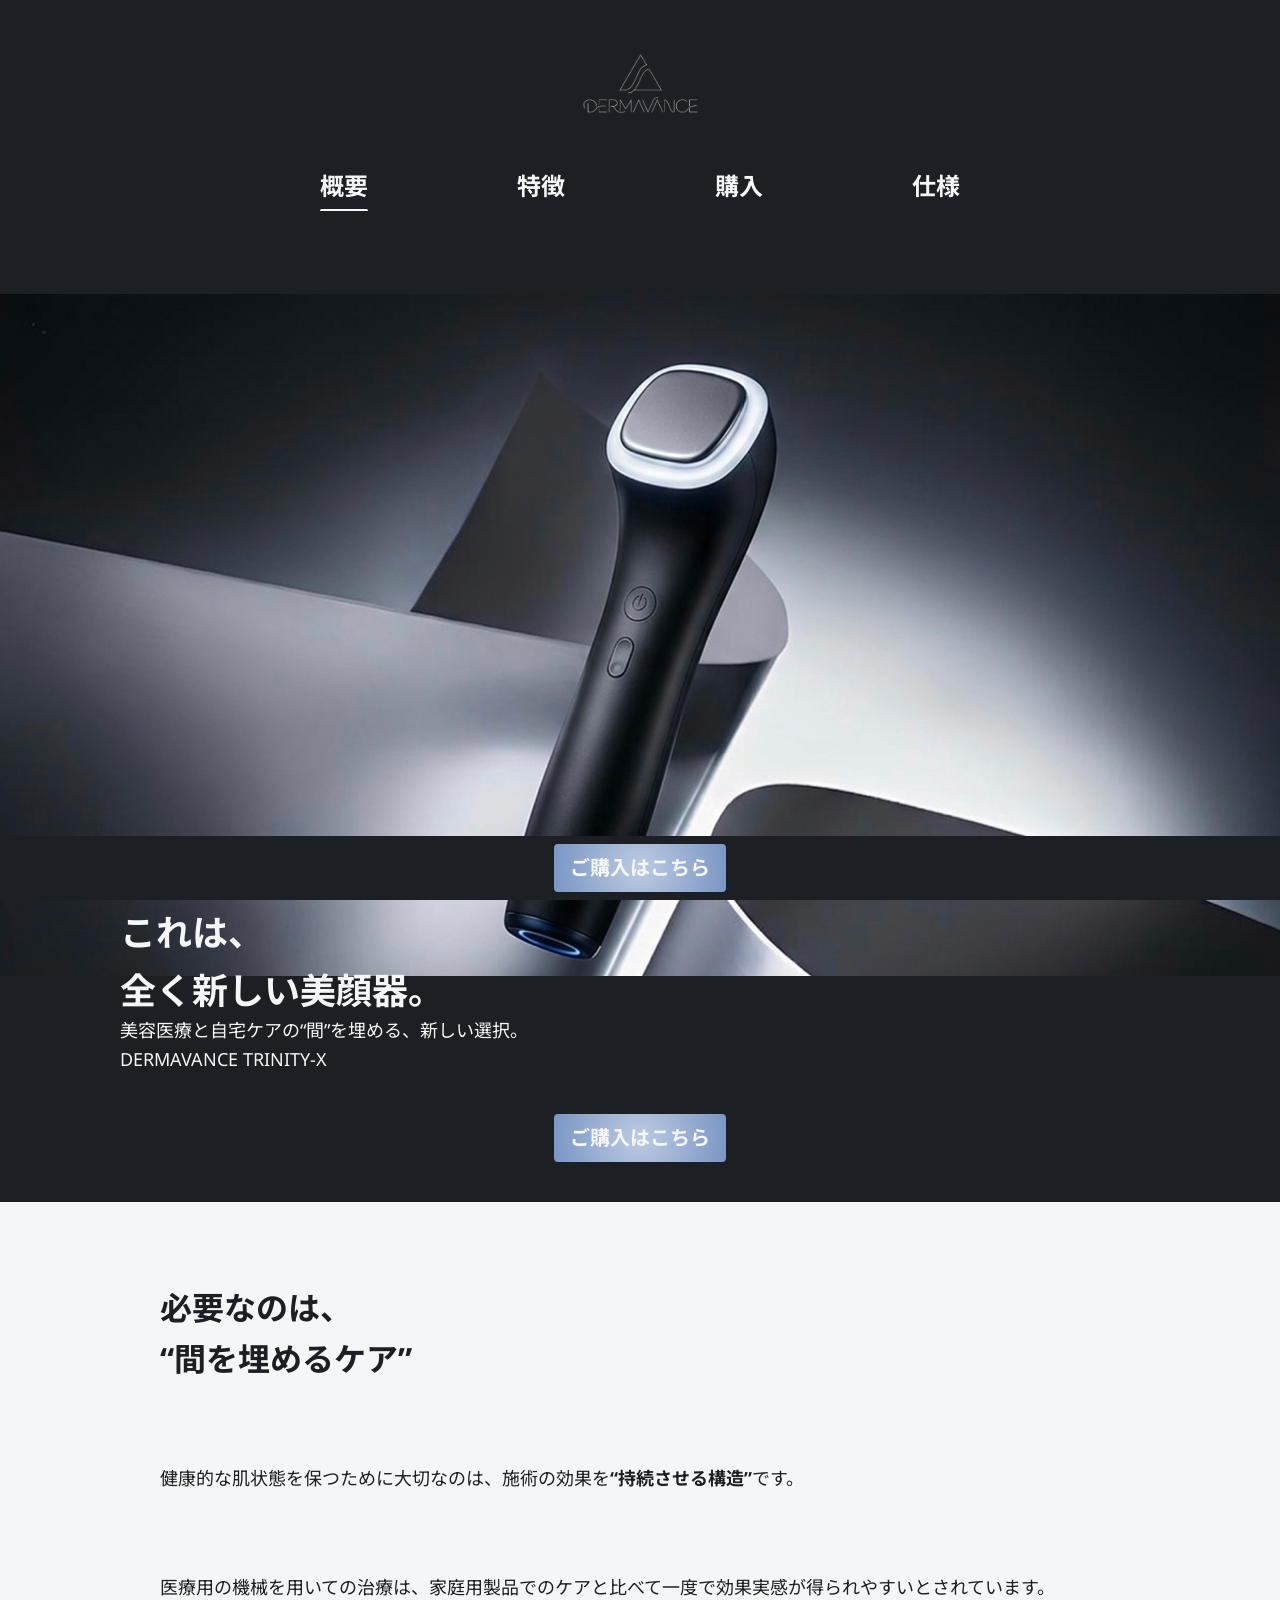
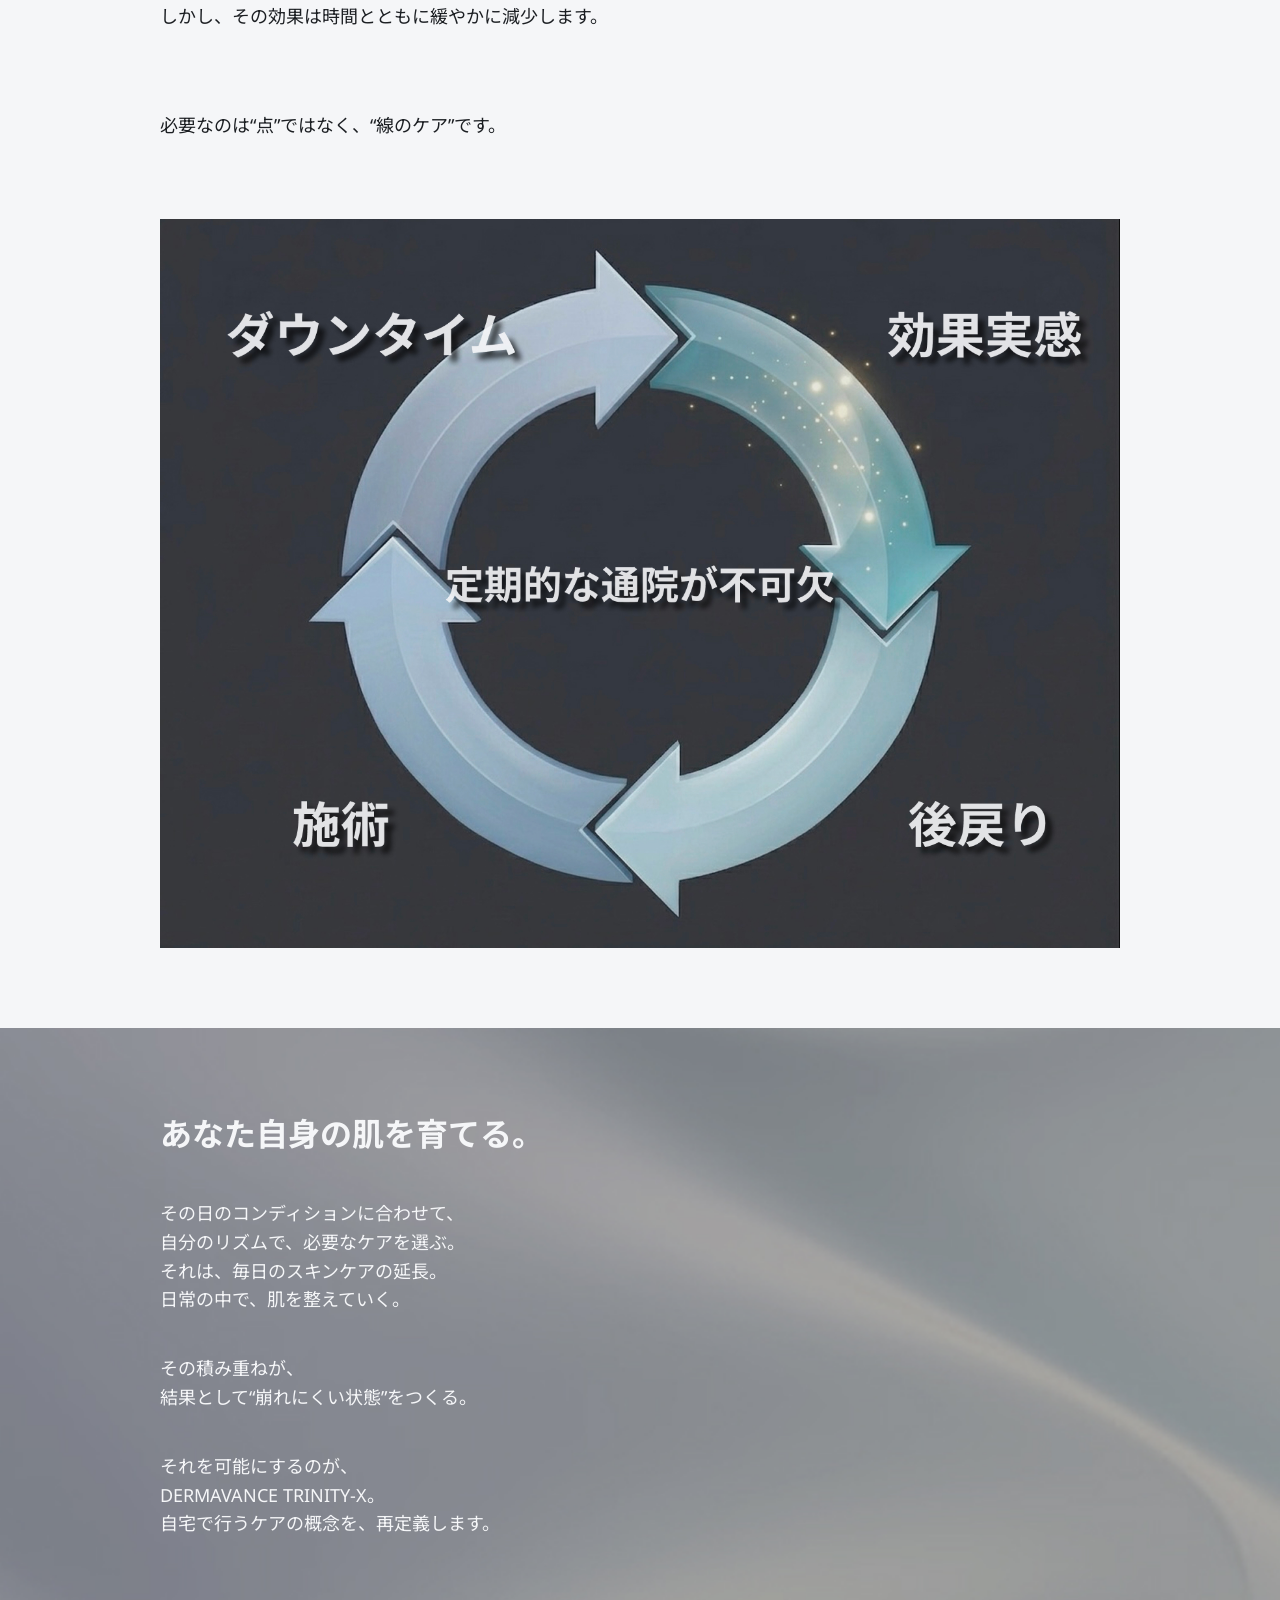
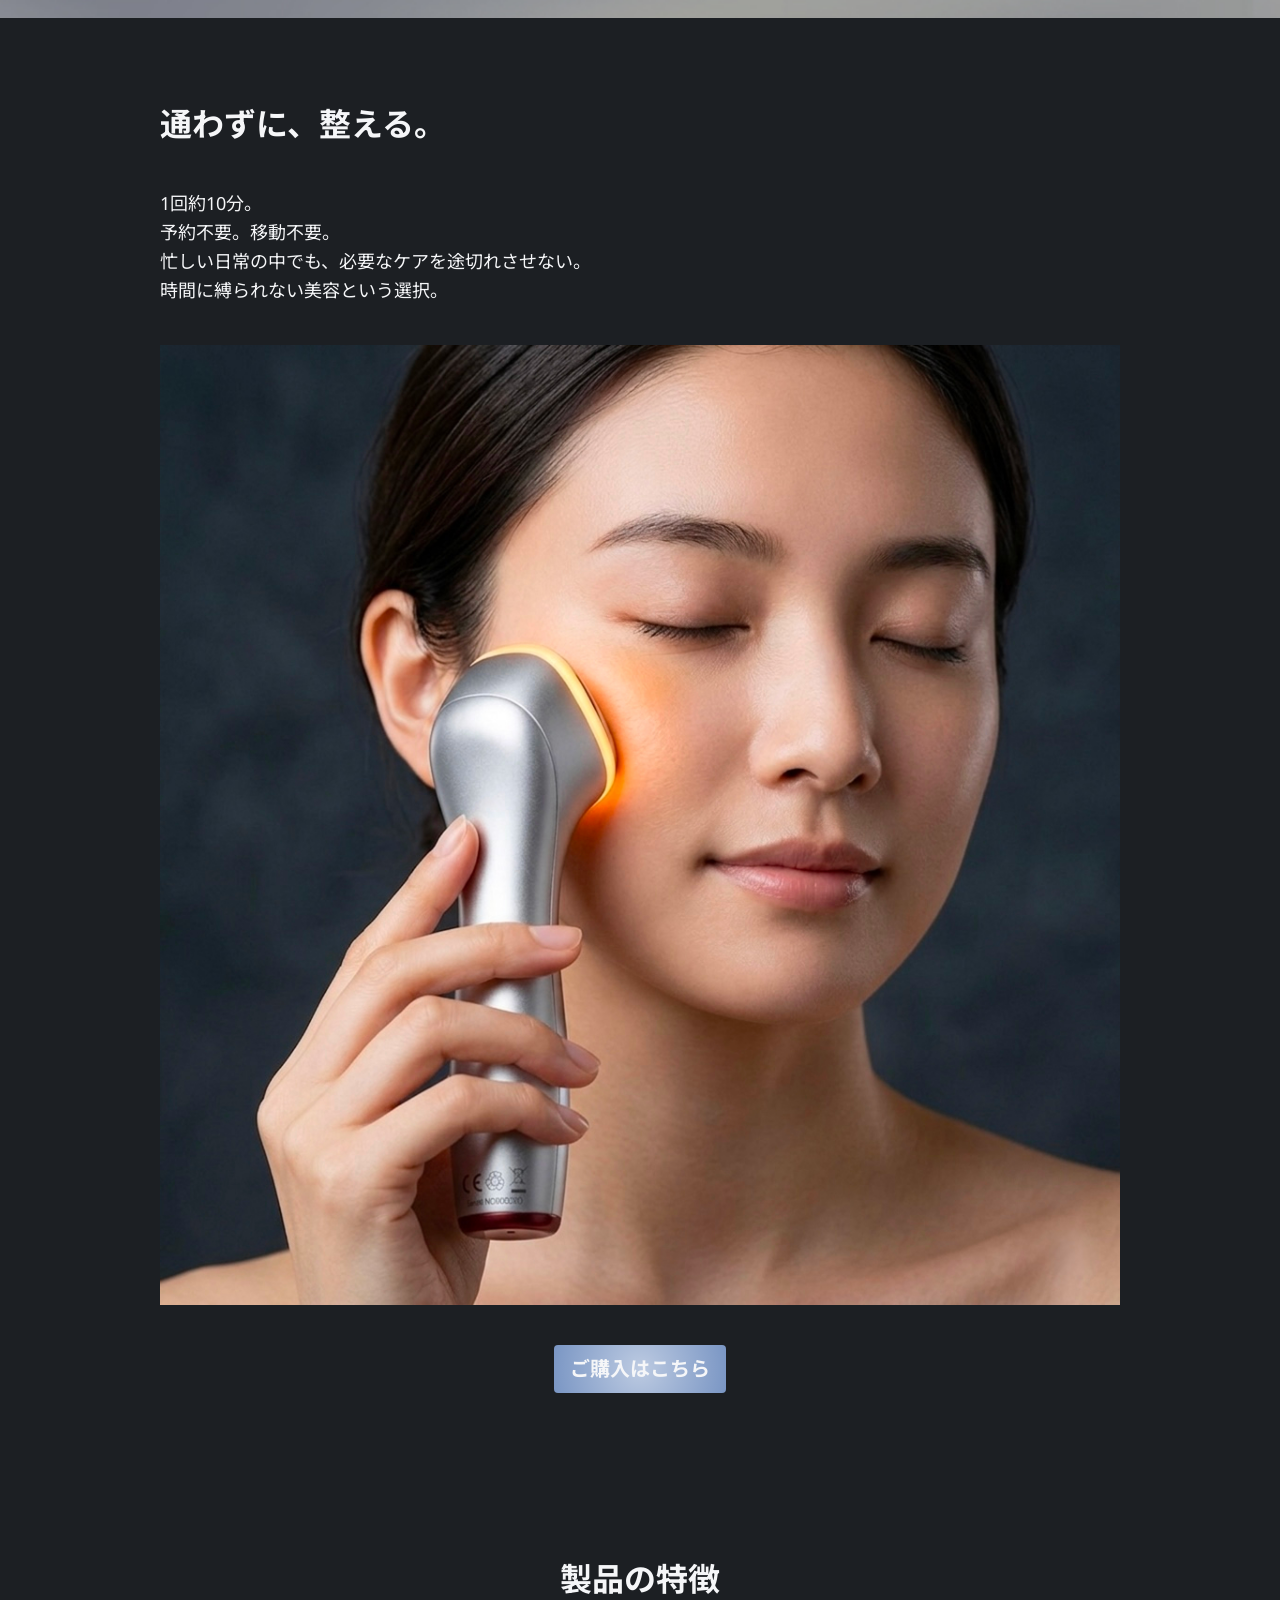
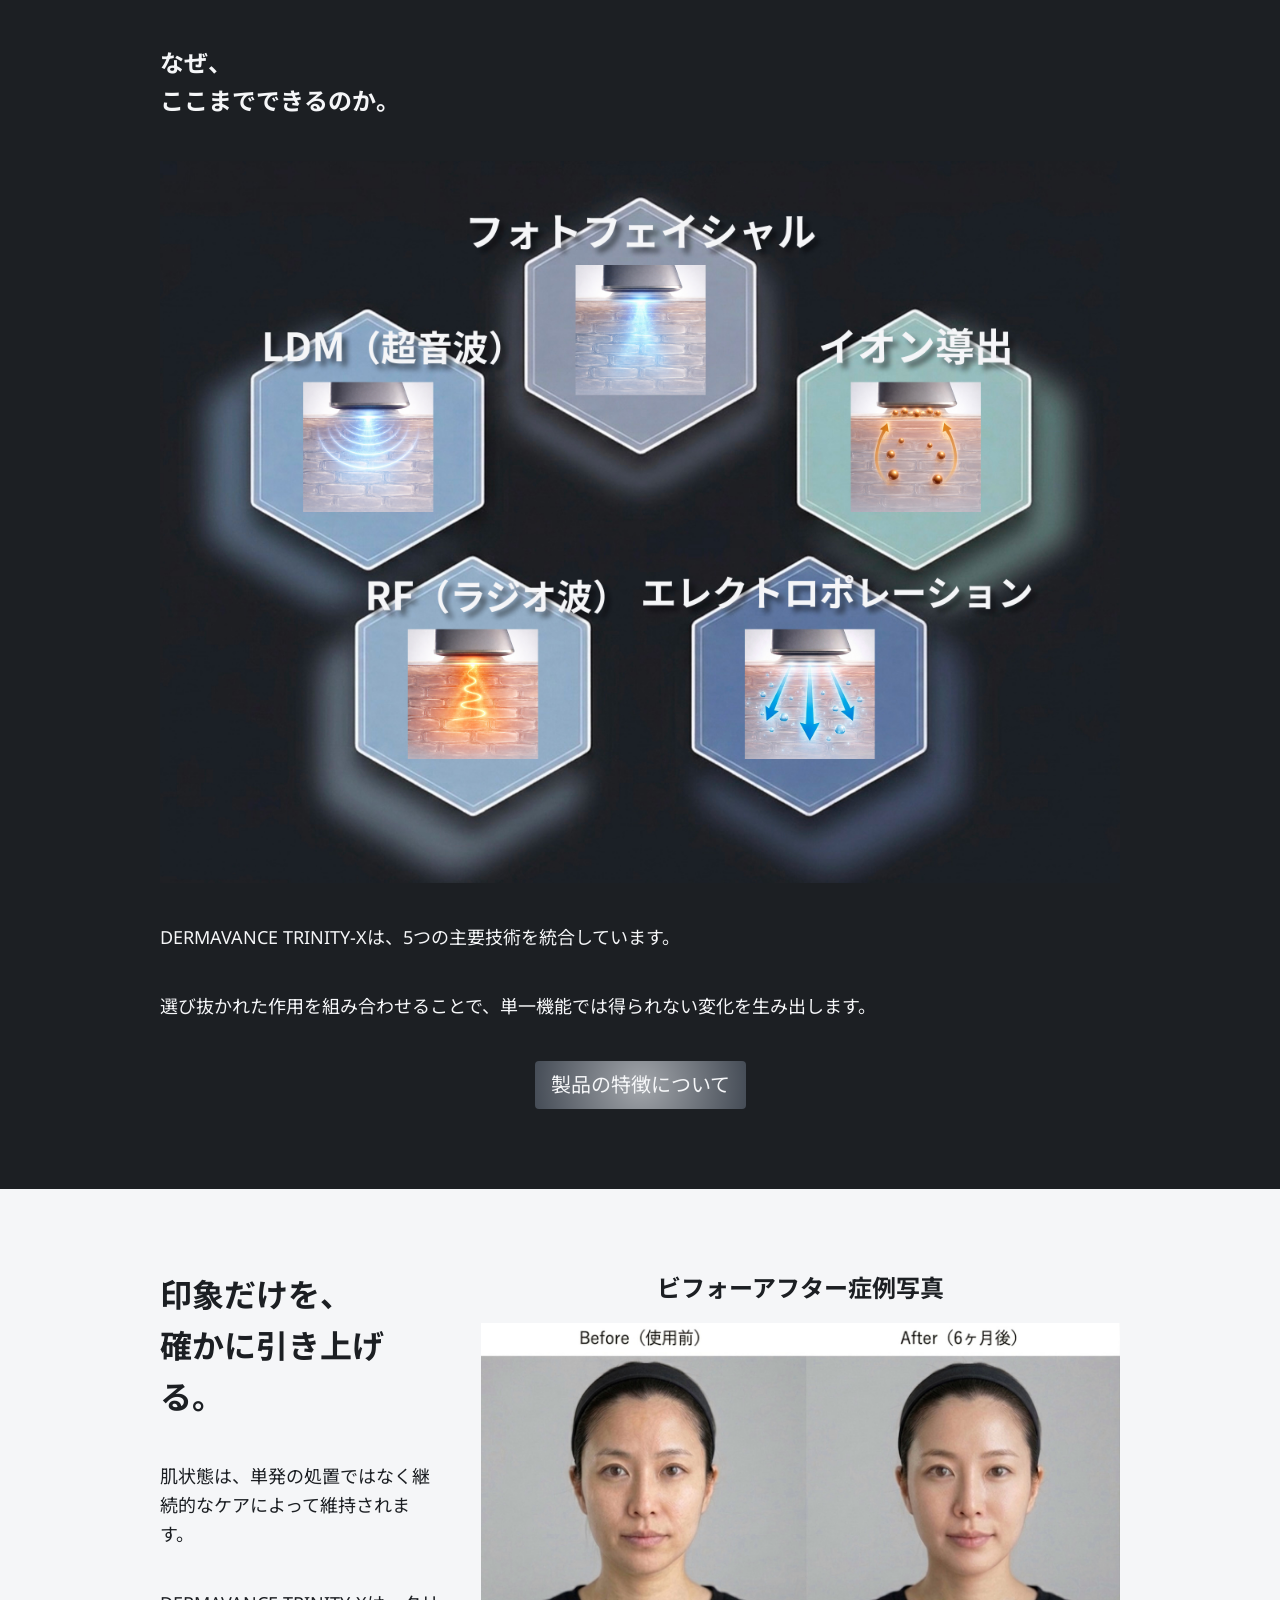
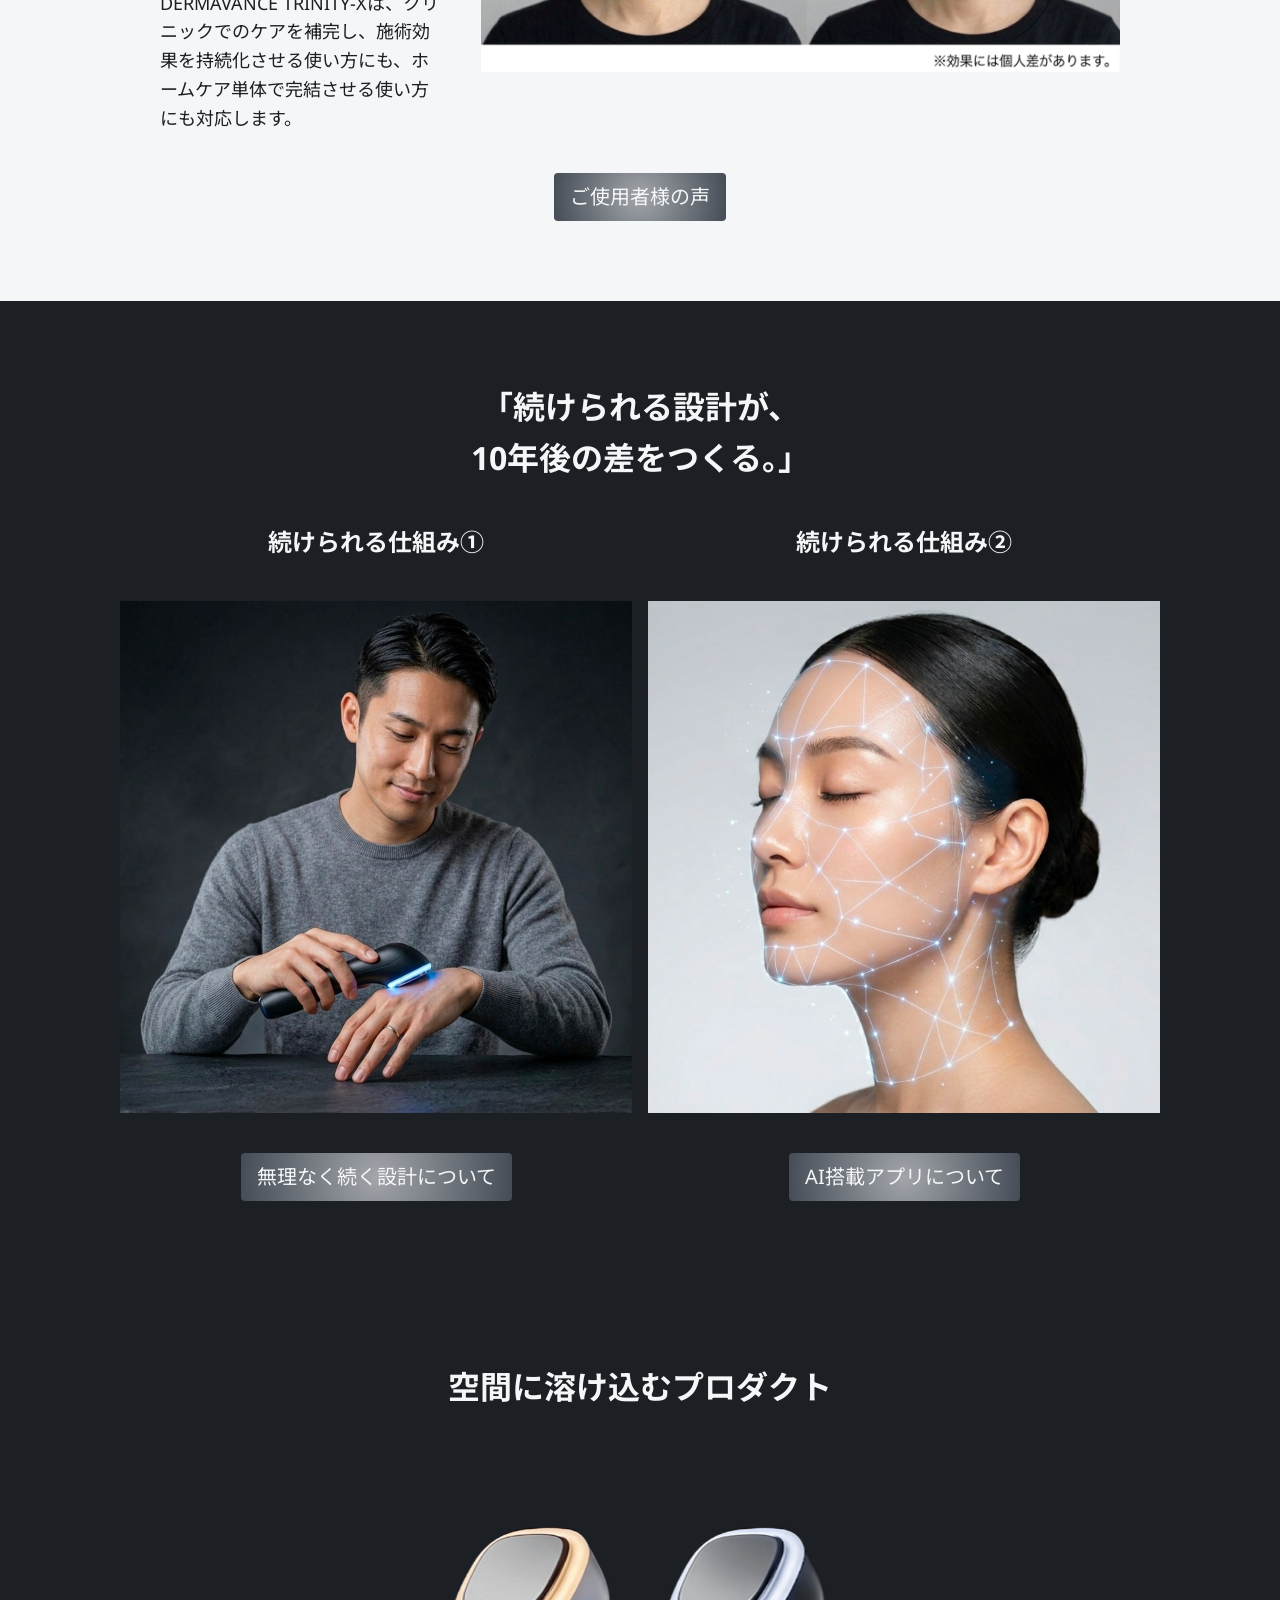
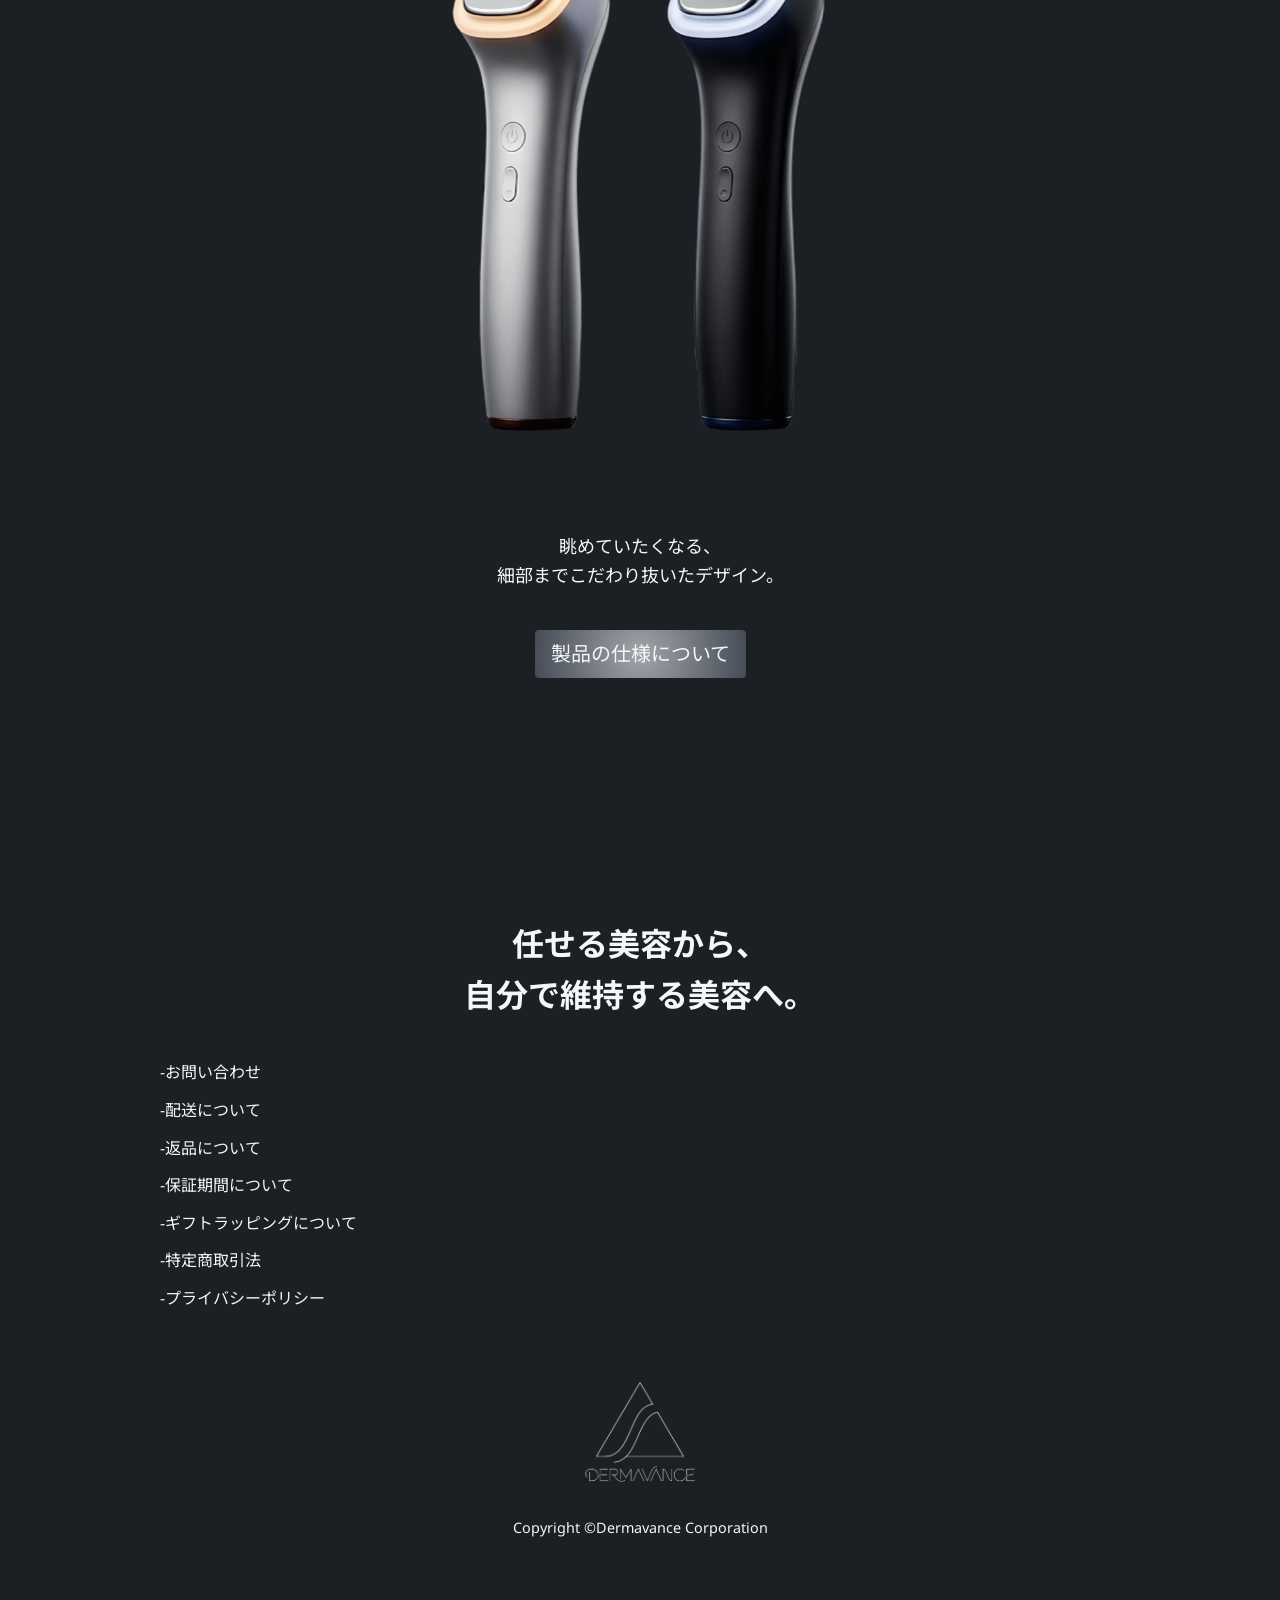
==== commit 3d5d789c: "012_レスポンシブ概ね完了。テキスト内の改行調整。" ====
--- a/index.html
+++ b/index.html
@@ -80,11 +80,9 @@
                 <div class="l-inner fade-in-up">
                     <h2>必要なのは、<br>
                         “間を埋めるケア”</h2>
-                    <p>
-                        健康的な肌状態を保つために大切なのは、施術の効果を“持続させる構造”です。<br>
-                        医療用の機械を用いての治療は、家庭用製品でのケアと比べて一度で効果実感が得られやすいとされています。<br>しかし、その効果は時間とともに緩やかに減少します。<br>
-                        必要なのは“点”ではなく、“線のケア”です。
-                    </p>
+                    <p>健康的な肌状態を保つために大切なのは、施術の効果を<span class="weight_bold">“持続させる構造”</span>です。</p>
+                    <p>医療用の機械を用いての治療は、家庭用製品でのケアと比べて一度で効果実感が得られやすいとされています。<br>しかし、その効果は時間とともに緩やかに減少します。</p>
+                    <p>必要なのは“点”ではなく、“線のケア”です。</p>
                     <div class="care_img">
                         <img src="images/care_loop.jpg" alt="施術サイクルの図" parallax-target>
                     </div>
@@ -93,17 +91,15 @@
         <section class="concept">
             <div class="l-inner fade-in-up">
                 <h2>あなた自身の肌を育てる。</h2>
-                <p>
-                    その日のコンディションに合わせて、<br>
+                <p>その日のコンディションに合わせて、<br>
                     自分のリズムで、必要なケアを選ぶ。<br>
                     それは、毎日のスキンケアの延長。<br>
-                    日常の中で、肌を整えていく。<br>
-                    その積み重ねが、<br>
-                    結果として“崩れにくい状態”をつくる。<br>
-                    それを可能にするのが、<br>
+                    日常の中で、肌を整えていく。</p>
+                <p>その積み重ねが、<br>
+                    結果として“崩れにくい状態”をつくる。</p>
+                <p>それを可能にするのが、<br>
                     DERMAVANCE TRINITY-X。<br>
-                    自宅で行うケアの概念を、再定義します。
-                </p>
+                    自宅で行うケアの概念を、再定義します。</p>
             </div>
         </section>
         <section class="new_choice">
@@ -129,10 +125,8 @@
                 <div class="teatures_img">
                     <img src="images/five_modes.jpg" alt="５つの機能の図" parallax-target>
                 </div>
-                <p>
-                    DERMAVANCE TRINITY-Xは、5つの主要技術を統合しています。<br>
-                    選び抜かれた作用を組み合わせることで、単一機能では得られない変化を生み出します。
-                </p>
+                <p>DERMAVANCE TRINITY-Xは、5つの主要技術を統合しています。</p>
+                <p>選び抜かれた作用を組み合わせることで、単一機能では得られない変化を生み出します。</p>
                 <button type="button" class="nomal">製品の特徴について</button>
             </div>
         </section>
@@ -141,10 +135,8 @@
                 <div class="beforeafter_text">
                     <h2>印象だけを、<br>
                         確かに引き上げる。</h2>
-                    <p>
-                        肌状態は、単発の処置ではなく継続的なケアによって維持されます。<br>
-                        DERMAVANCE TRINITY-Xは、クリニックでのケアを補完し、施術効果を持続化させる使い方にも、ホームケア単体で完結させる使い方にも対応します。
-                    </p>
+                    <p>肌状態は、単発の処置ではなく継続的なケアによって維持されます。</p>
+                    <p>DERMAVANCE TRINITY-Xは、クリニックでのケアを補完し、施術効果を持続化させる使い方にも、ホームケア単体で完結させる使い方にも対応します。</p>
                 </div>
                 <div class="beforeafter_image">
                     <h3>ビフォーアフター症例写真</h3>
@@ -152,8 +144,8 @@
                         <img src="images/beforeafter.jpg" alt="症例写真" parallax-target>
                     </div>
                 </div>
+            </div>
                 <button type="button" class="nomal modal-open" data-target="modal-1">ご使用者様の声</button>
-            </div>
         </section>
         <section class="design">
                 <div class="l-inner fade-in-up">
@@ -190,13 +182,13 @@
             <h2>任せる美容から、<br>
                 自分で維持する美容へ。</h2>
             <ul class="shopping_guide">
-                <li><a href="">-お問い合わせ</a></li>
-                <li><a href="">-配送について</a></li>
-                <li><a href="">-返品について</a></li>
-                <li><a href="">-保証期間について</a></li>
-                <li><a href="">-ギフトラッピングについて</a></li>
-                <li><a href="">-特定商取引法</a></li>
-                <li><a href="">-プライバシーポリシー</a></li>
+                <li><a href="contact.html">-お問い合わせ</a></li>
+                <li><a href="delivery.html">-配送について</a></li>
+                <li><a href="returns.html">-返品について</a></li>
+                <li><a href="warranty.html">-保証期間について</a></li>
+                <li><a href="gift.html">-ギフトラッピングについて</a></li>
+                <li><a href="legal.html">-特定商取引法</a></li>
+                <li><a href="privacy.html">-プライバシーポリシー</a></li>
             </ul>
             <div class="footer_logo">
                 <h1 class="footer_logo_img">
--- a/css/style.css
+++ b/css/style.css
@@ -375,6 +375,7 @@
 }
 
 .firstview_title {
+  max-width: 1200px;
   padding-inline: 1.5rem;
   align-self: flex-end;
   margin-block-end: -1.2em;
@@ -384,6 +385,11 @@
   z-index: 10;
   margin-block-end: -1.2em;
 }
+@media (min-width: 1024px) {
+  .firstview_title {
+    padding-inline: 7.5rem;
+  }
+}
 
 /* 5秒で少し右上に進みながら拡大する */
 @keyframes perspectiveZoom {
@@ -571,7 +577,7 @@
 @media (min-width: 1024px) {
   .shopping_guide {
     gap: 1.5rem;
-    font-size: 1.125rem;
+    font-size: 1rem;
   }
 }
 
@@ -699,13 +705,24 @@
   z-index: 100;
 }
 
-.care,
-.beforeafter {
+.firstview_inner {
+  padding-inline: 1.5rem;
+  padding-block-end: 2.5rem;
+  display: flex;
+  flex-direction: column;
+  gap: 2.5rem;
+}
+@media (min-width: 1024px) {
+  .firstview_inner {
+    padding-inline: 7.5rem;
+  }
+}
+
+.care {
   width: 100%;
   background-color: #f5f6f8;
 }
-.care > .l-inner,
-.beforeafter > .l-inner {
+.care > .l-inner {
   max-width: 1200px;
   margin-inline: auto;
   padding-inline: 1.5rem;
@@ -716,42 +733,10 @@
   gap: 2.5rem;
 }
 @media (min-width: 1024px) {
-  .care > .l-inner,
-  .beforeafter > .l-inner {
+  .care > .l-inner {
     padding-inline: 7.5rem;
     gap: 5rem;
   }
-}
-
-.new_choice,
-.teatures {
-  width: 100%;
-  background-color: #1c1f23;
-}
-.new_choice > .l-inner,
-.teatures > .l-inner {
-  max-width: 1200px;
-  margin-inline: auto;
-  padding-inline: 1.5rem;
-  padding-block-start: 5rem;
-  padding-block-end: 5rem;
-  display: flex;
-  flex-direction: column;
-  gap: 2.5rem;
-}
-@media (min-width: 1024px) {
-  .new_choice > .l-inner,
-  .teatures > .l-inner {
-    padding-inline: 7.5rem;
-  }
-}
-
-.firstview_inner {
-  padding-inline: 1.5rem;
-  padding-block-end: 2.5rem;
-  display: flex;
-  flex-direction: column;
-  gap: 2.5rem;
 }
 
 .concept {
@@ -777,6 +762,26 @@
   }
 }
 
+.new_choice {
+  width: 100%;
+  background-color: #1c1f23;
+}
+.new_choice > .l-inner {
+  max-width: 1200px;
+  margin-inline: auto;
+  padding-inline: 1.5rem;
+  padding-block-start: 5rem;
+  padding-block-end: 5rem;
+  display: flex;
+  flex-direction: column;
+  gap: 2.5rem;
+}
+@media (min-width: 1024px) {
+  .new_choice > .l-inner {
+    padding-inline: 7.5rem;
+  }
+}
+
 .new_choice_img {
   width: 100%;
   aspect-ratio: 1;
@@ -785,10 +790,55 @@
   background-image: url(../images/using_img01.jpg);
 }
 
+.teatures {
+  width: 100%;
+  background-color: #1c1f23;
+}
+.teatures > .l-inner {
+  max-width: 1200px;
+  margin-inline: auto;
+  padding-inline: 1.5rem;
+  padding-block-start: 5rem;
+  padding-block-end: 5rem;
+  display: flex;
+  flex-direction: column;
+  gap: 2.5rem;
+}
+@media (min-width: 1024px) {
+  .teatures > .l-inner {
+    padding-inline: 7.5rem;
+  }
+}
+
 .teatures_title {
   text-align: center;
 }
 
+.beforeafter {
+  width: 100%;
+  padding-block: 5rem;
+  background-color: #f5f6f8;
+  display: flex;
+  flex-direction: column;
+  gap: 2.5rem;
+}
+
+.beforeafter .l-inner {
+  max-width: 1200px;
+  margin-inline: auto;
+  padding-inline: 1.5rem;
+  color: #1c1f23;
+  display: flex;
+  flex-direction: column;
+  gap: 2.5rem;
+}
+@media (min-width: 1024px) {
+  .beforeafter .l-inner {
+    padding-inline: 7.5rem;
+    flex-direction: row;
+  }
+}
+
 .beforeafter_text {
   display: flex;
   flex-direction: column;
@@ -799,6 +849,10 @@
   display: flex;
   flex-direction: column;
   gap: 1rem;
+}
+
+.beforeafter_image h3 {
+  text-align: center;
 }
 
 .design {
@@ -819,9 +873,6 @@
     gap: 1rem;
     justify-content: center;
   }
-  .design_inner .how_to_use, .design_inner .about_app {
-    flex: 1;
-  }
 }
 
 .how_to_use,
@@ -830,6 +881,12 @@
   display: flex;
   flex-direction: column;
   gap: 2.5rem;
+}
+@media (min-width: 1024px) {
+  .how_to_use,
+  .about_app {
+    flex: 1;
+  }
 }
 
 .using_img {
@@ -903,7 +960,7 @@
   text-align: center;
 }
 
-.quality_top {
+.quality_top .l-inner {
   padding-block-start: 0;
 }
 
@@ -929,6 +986,48 @@
     padding-inline: 7.5rem;
     gap: 5rem;
   }
+}
+
+.design_point01,
+.design_point02,
+.safety_reason01,
+.safety_reason02 {
+  display: flex;
+  flex-direction: column;
+  gap: 2.5rem;
+}
+
+.design_point01,
+.safety_reason01 {
+  padding-block-end: 2.5rem;
+  border-bottom: 1px solid #c9ccd1;
+}
+
+.five_modes .mode {
+  display: flex;
+  flex-direction: column;
+  gap: 2rem;
+  margin-inline: auto;
+}
+@media (min-width: 1024px) {
+  .five_modes .mode {
+    flex-direction: row;
+    align-items: center;
+    gap: 1rem;
+  }
+  .five_modes .mode.mode_reverse {
+    flex-direction: row-reverse;
+  }
+}
+
+.mode_text {
+  display: flex;
+  flex-direction: column;
+  gap: 1rem;
+}
+
+.mode_img {
+  width: clamp(327px, 50vw, 560px);
 }
 
 .reasons_of_safety h2 {
@@ -941,21 +1040,6 @@
   background-repeat: no-repeat;
   background-size: cover;
   background-image: url(../images/docter.jpg);
-}
-
-.design_point01,
-.design_point02,
-.safety_reason01,
-.safety_reason02 {
-  display: flex;
-  flex-direction: column;
-  gap: 2.5rem;
-}
-
-.design_point01,
-.safety_reason01 {
-  padding-block-end: 2.5rem;
-  border-bottom: 1px solid #c9ccd1;
 }
 
 .proceed_to_checkout {
@@ -1074,13 +1158,17 @@
 
 input,
 select {
-  width: -moz-fit-content;
-  width: fit-content;
   padding-inline: 0.75rem;
   background-color: #f5f6f8;
   color: #1c1f23;
   border: 1px solid #c9ccd1;
   border-radius: 4px;
+}
+@media (min-width: 1024px) {
+  input,
+  select {
+    max-width: 50%;
+  }
 }
 
 .error_userinfo,
@@ -1179,6 +1267,11 @@
   flex-direction: column;
   gap: 0.75rem;
 }
+@media (min-width: 1024px) {
+  .method_type {
+    gap: 2rem;
+  }
+}
 
 #order_submit {
   width: -moz-fit-content;
@@ -1223,4 +1316,24 @@
 .spec_table td {
   padding: 1rem;
   background-color: #f5f6f8;
+}
+
+.page {
+  width: 100%;
+  background-color: #1c1f23;
+}
+.page > .l-inner {
+  max-width: 1200px;
+  margin-inline: auto;
+  padding-inline: 1.5rem;
+  padding-block-start: 5rem;
+  padding-block-end: 5rem;
+  display: flex;
+  flex-direction: column;
+  gap: 2.5rem;
+}
+@media (min-width: 1024px) {
+  .page > .l-inner {
+    padding-inline: 7.5rem;
+  }
 }/*# sourceMappingURL=style.css.map */
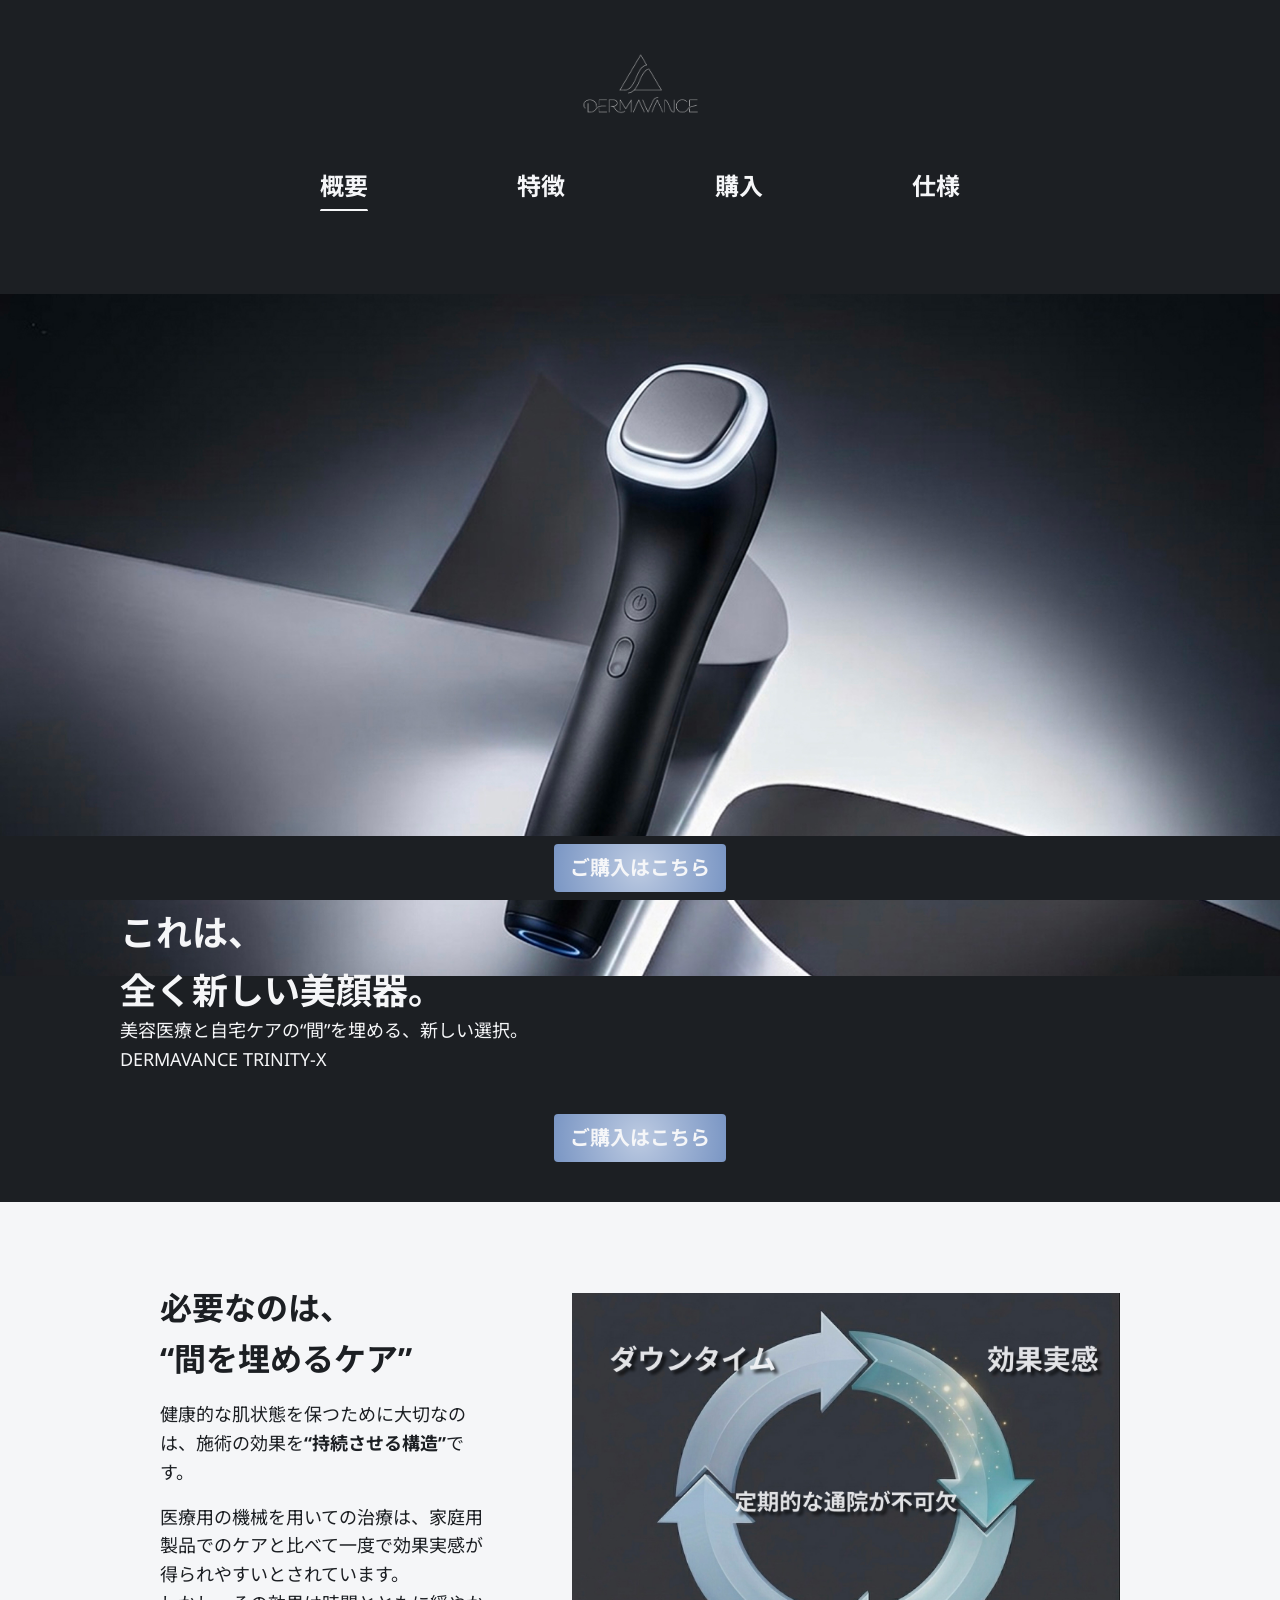
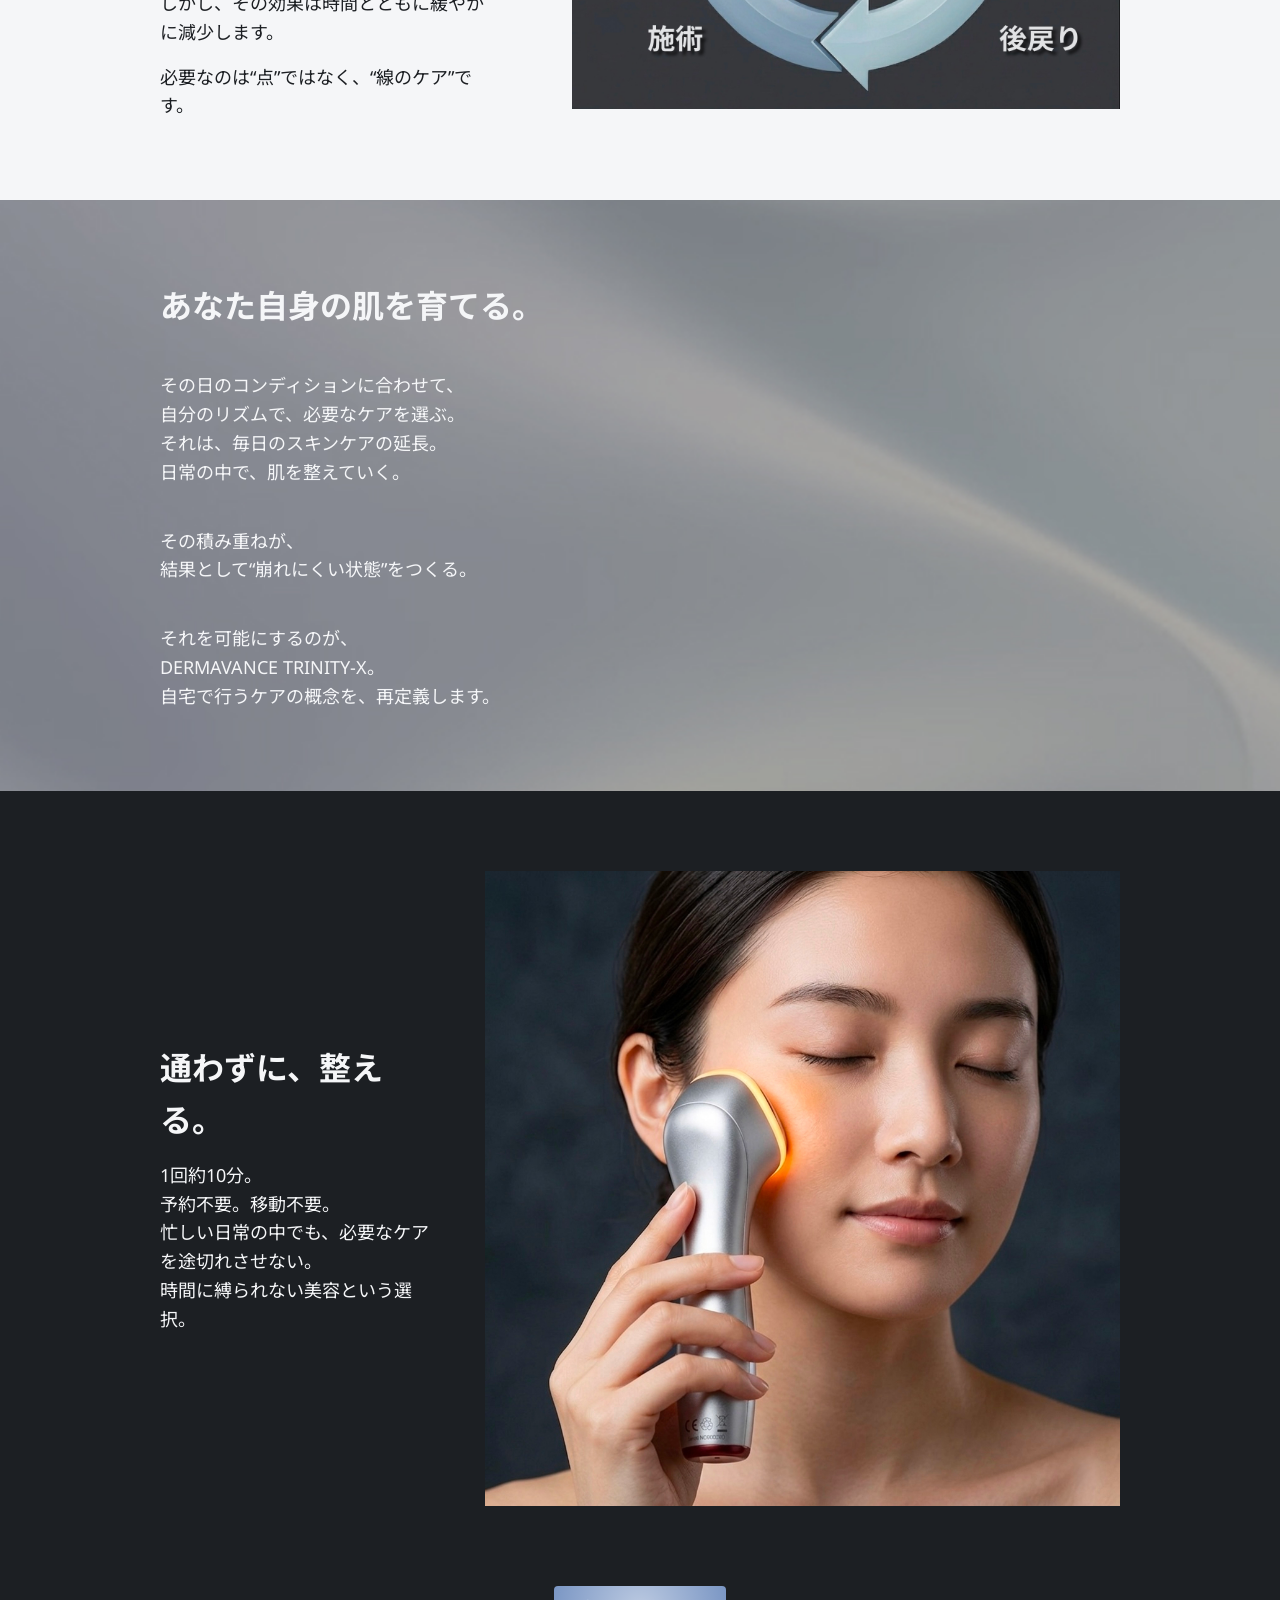
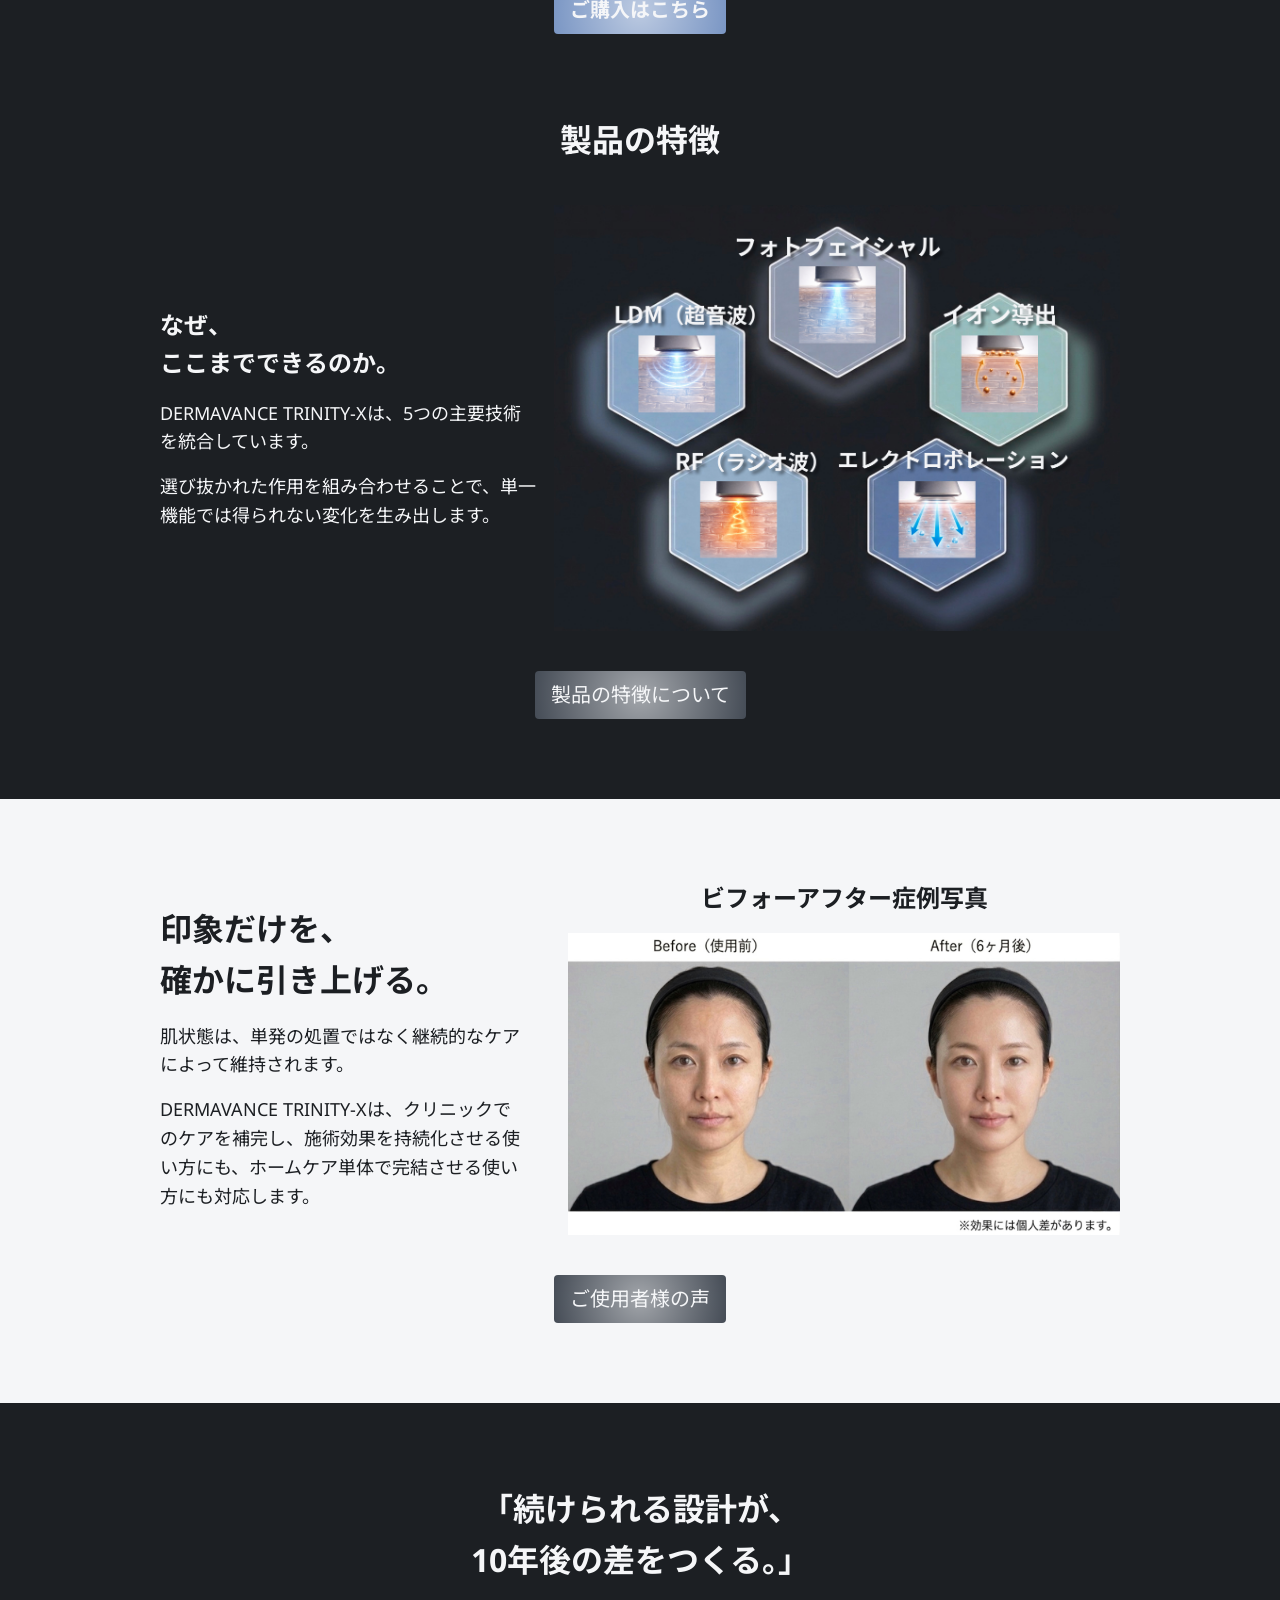
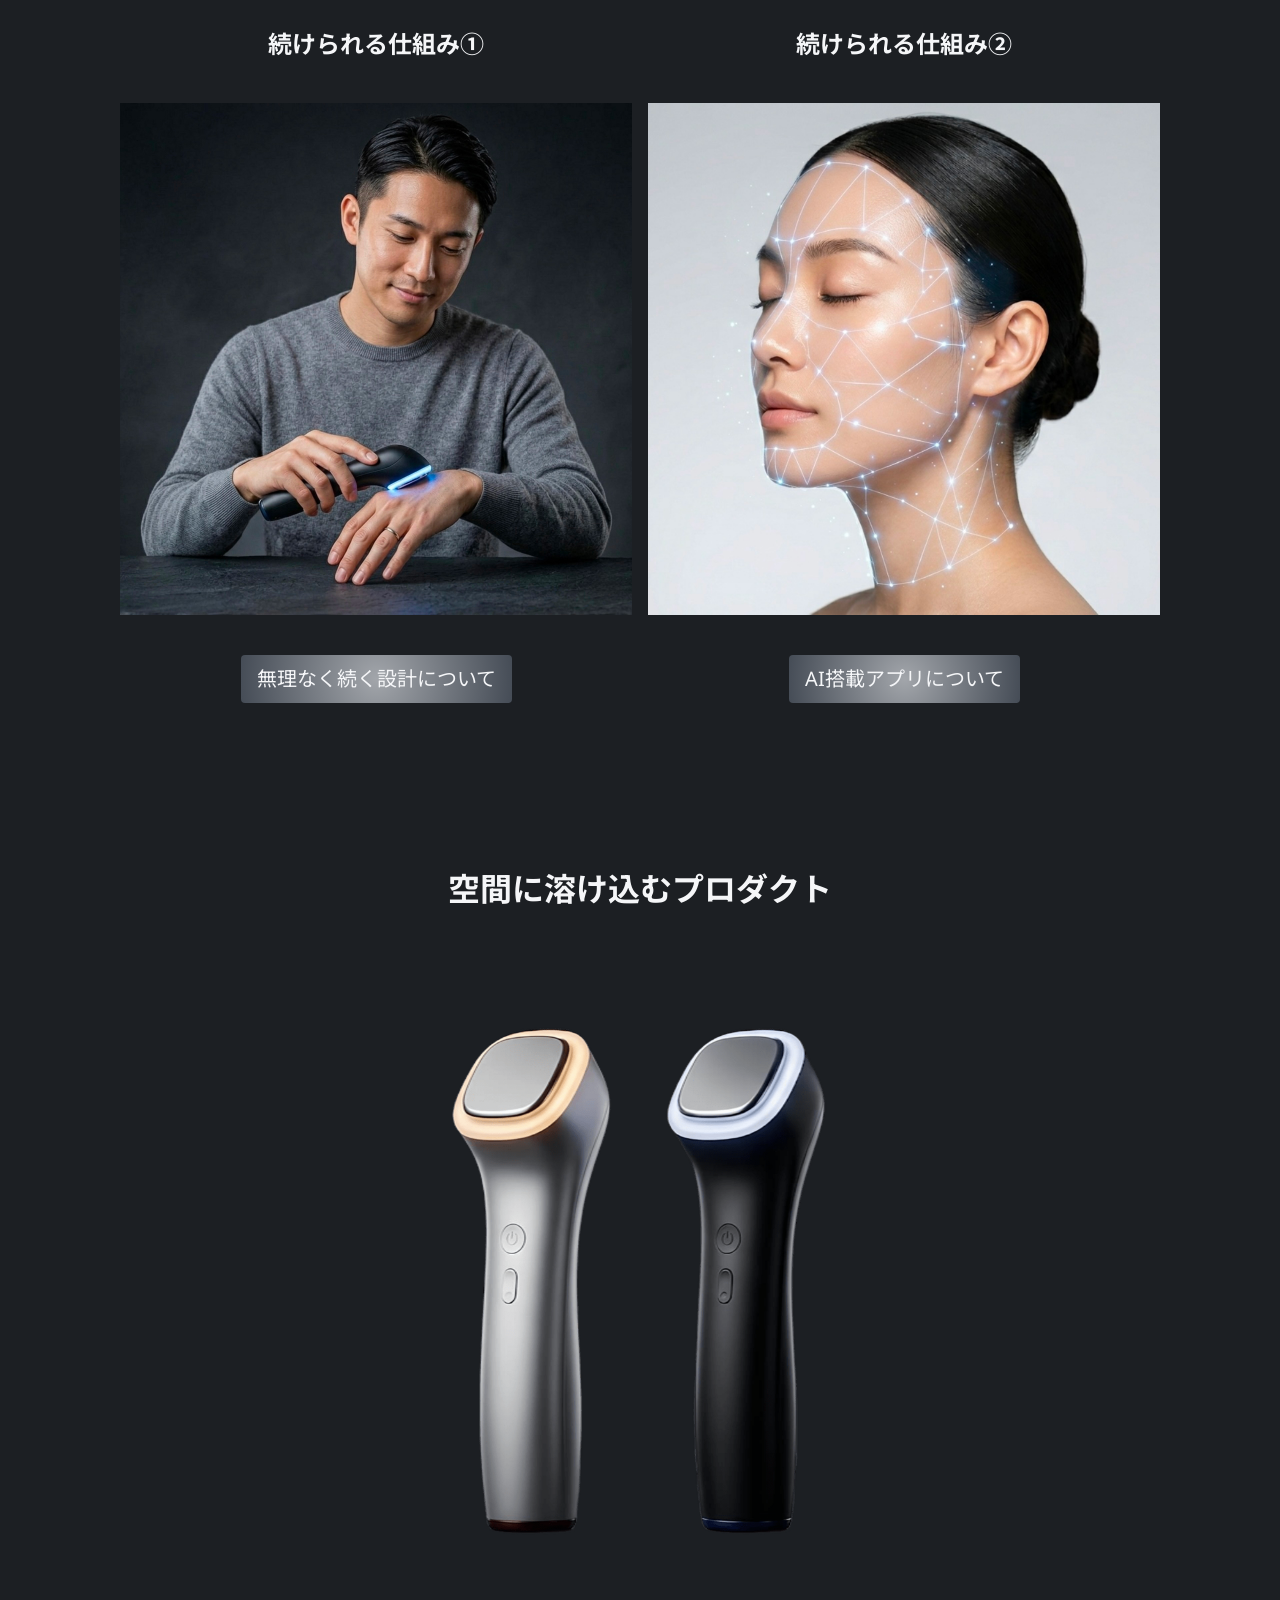
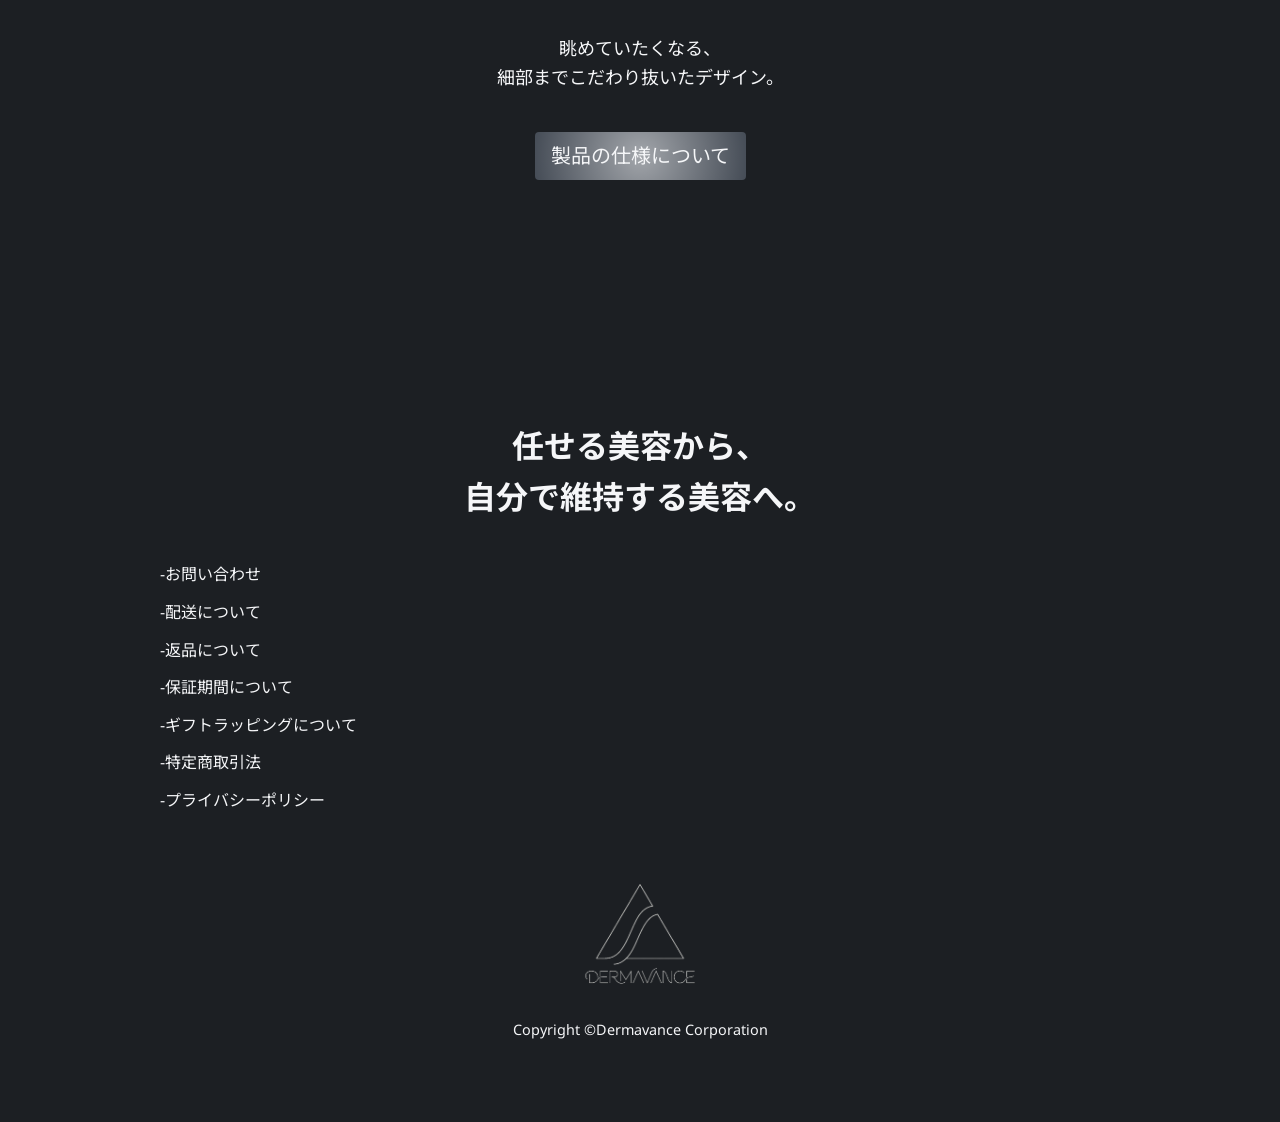
==== commit 94e49764: "013_JSファイル分割など。" ====
--- a/index.html
+++ b/index.html
@@ -47,7 +47,8 @@
     <link href="https://fonts.googleapis.com/css2?family=Noto+Sans+JP:wght@100..900&family=Noto+Sans:ital,wght@0,100..900;1,100..900&display=swap" rel="stylesheet">
 
     <link rel="stylesheet" href="css/style.css">
-    <script src="js/script.js" type="module"></script>
+    <!-- <script src="js/script.js" type="module"></script> -->
+    <script type="module" src="./js/main.js"></script>
 </head>
 <body>
     <header>
@@ -73,16 +74,18 @@
                     美容医療と自宅ケアの“間”を埋める、新しい選択。<br>
                     DERMAVANCE TRINITY-X
                 </p>
-                <button type="button" class="buy important">ご購入はこちら</button>
+                <div class="link-to-page important"><a href="buy.html">ご購入はこちら</a></div>
             </div>
         </section>
         <section class="care">
                 <div class="l-inner fade-in-up">
-                    <h2>必要なのは、<br>
-                        “間を埋めるケア”</h2>
-                    <p>健康的な肌状態を保つために大切なのは、施術の効果を<span class="weight_bold">“持続させる構造”</span>です。</p>
-                    <p>医療用の機械を用いての治療は、家庭用製品でのケアと比べて一度で効果実感が得られやすいとされています。<br>しかし、その効果は時間とともに緩やかに減少します。</p>
-                    <p>必要なのは“点”ではなく、“線のケア”です。</p>
+                    <div class="care_text">
+                        <h2>必要なのは、<br>
+                            “間を埋めるケア”</h2>
+                        <p>健康的な肌状態を保つために大切なのは、施術の効果を<span class="weight_bold">“持続させる構造”</span>です。</p>
+                        <p>医療用の機械を用いての治療は、家庭用製品でのケアと比べて一度で効果実感が得られやすいとされています。<br>しかし、その効果は時間とともに緩やかに減少します。</p>
+                        <p>必要なのは“点”ではなく、“線のケア”です。</p>
+                    </div>
                     <div class="care_img">
                         <img src="images/care_loop.jpg" alt="施術サイクルの図" parallax-target>
                     </div>
@@ -104,31 +107,35 @@
         </section>
         <section class="new_choice">
             <div class="l-inner fade-in-up">
-                <h2>通わずに、整える。</h2>
-                <p>
-                    1回約10分。<br>
-                    予約不要。移動不要。<br>
-                    忙しい日常の中でも、必要なケアを途切れさせない。<br>
-                    時間に縛られない美容という選択。
-                </p>
+                <div class="new_choice_text">
+                    <h2>通わずに、整える。</h2>
+                    <p>
+                        1回約10分。<br>
+                        予約不要。移動不要。<br>
+                        忙しい日常の中でも、必要なケアを途切れさせない。<br>
+                        時間に縛られない美容という選択。
+                    </p>
+                </div>
                 <div class="new_choice_img"></div>
-                <button type="button" class="buy important">ご購入はこちら</button>
-            </div>
+            </div>
+            <div class="link-to-page important"><a href="buy.html">ご購入はこちら</a></div>
         </section>
         <section class="teatures">
-            <div class="l-inner fade-in-up">
-                <h2 class="teatures_title">製品の特徴</h2>
-                <h3>
-                    なぜ、<br>
-                    ここまでできるのか。
-                </h3>
+            <h2 class="teatures_title">製品の特徴</h2> 
+            <div class="l-inner fade-in-up">
+                <div class="teatures_text">
+                    <h3>
+                        なぜ、<br>
+                        ここまでできるのか。
+                    </h3>
+                    <p>DERMAVANCE TRINITY-Xは、5つの主要技術を統合しています。</p>
+                    <p>選び抜かれた作用を組み合わせることで、単一機能では得られない変化を生み出します。</p>
+                </div>
                 <div class="teatures_img">
                     <img src="images/five_modes.jpg" alt="５つの機能の図" parallax-target>
                 </div>
-                <p>DERMAVANCE TRINITY-Xは、5つの主要技術を統合しています。</p>
-                <p>選び抜かれた作用を組み合わせることで、単一機能では得られない変化を生み出します。</p>
-                <button type="button" class="nomal">製品の特徴について</button>
-            </div>
+            </div>
+            <div class="link-to-page nomal"><a href="quality.html">製品の特徴について</a></div>
         </section>
         <section class="beforeafter">
             <div class="l-inner fade-in-up">
@@ -173,7 +180,7 @@
                         </div>
                         <p>眺めていたくなる、<br>
                             細部までこだわり抜いたデザイン。</p>
-                        <button type="button" class="nomal">製品の仕様について</button>
+                        <div class="link-to-page nomal"><a href="spec.html">製品の仕様について</a></div>
                     </div>
         </section>
     </main>
@@ -196,7 +203,7 @@
                 </h1>
                 <p><small>Copyright &copy;Dermavance Corporation</small></p>
             </div>
-            <div id="fixed_button"><button type="button" class="buy important">ご購入はこちら</button></div>
+            <div class="link-to-page important" id="fixed_button"><a href="buy.html">ご購入はこちら</a></div>
         </div>
     </footer>
     <dialog id="modal-1" class="modal-unit">
--- a/css/style.css
+++ b/css/style.css
@@ -489,7 +489,8 @@
   }
 }
 
-button {
+button,
+.link-to-page a {
   padding-inline: 1rem;
   padding-block: 0.5rem;
   display: block;
@@ -499,28 +500,40 @@
   transition: all 0.3s ease-out 0s;
 }
 @media (min-width: 1024px) {
-  button {
+  button,
+  .link-to-page a {
     font-size: 1.25rem;
   }
 }
 
+.important a,
 button.important,
 #order_submit {
   background: radial-gradient(circle, rgba(255, 255, 255, 0.5) 0%, transparent 100%), #7a96c4;
   color: #f5f6f8;
   font-weight: 700;
 }
+.important a:hover,
 button.important:hover,
 #order_submit:hover {
   background: radial-gradient(circle, rgba(255, 255, 255, 0.8) 0%, transparent 100%), #7a96c4;
 }
 
+.nomal a,
 button.nomal {
   background: radial-gradient(circle, rgba(255, 255, 255, 0.5) 0%, transparent 100%), #454c56;
   color: #f5f6f8;
 }
+.nomal a:hover,
 button.nomal:hover {
   background: radial-gradient(circle, rgba(255, 255, 255, 0.8) 0%, transparent 100%), #454c56;
+}
+
+.important a,
+.nomal a {
+  text-decoration: none;
+  width: -moz-fit-content;
+  width: fit-content;
 }
 
 .header_logo_img {
@@ -564,6 +577,11 @@
 }
 .header_navi ul li a:hover::after, .header_navi ul li a.is-active::after {
   opacity: 1;
+}
+
+/* ページ遷移ボタン（a) */
+.to_buypage {
+  display: inline-block;
 }
 
 /* フッター・購入ページ共通 */
@@ -738,6 +756,18 @@
     gap: 5rem;
   }
 }
+@media (min-width: 1024px) {
+  .care .l-inner {
+    flex-direction: row;
+    align-items: center;
+  }
+}
+
+.care_text {
+  display: flex;
+  flex-direction: column;
+  gap: 1rem;
+}
 
 .concept {
   background-image: url(../images/bg_SP.jpg);
@@ -781,6 +811,18 @@
     padding-inline: 7.5rem;
   }
 }
+@media (min-width: 1024px) {
+  .new_choice .l-inner {
+    flex-direction: row;
+    align-items: center;
+  }
+}
+
+.new_choice_text {
+  display: flex;
+  flex-direction: column;
+  gap: 1rem;
+}
 
 .new_choice_img {
   width: 100%;
@@ -792,21 +834,26 @@
 
 .teatures {
   width: 100%;
-  background-color: #1c1f23;
-}
-.teatures > .l-inner {
+  padding-block: 5rem;
+  display: flex;
+  flex-direction: column;
+  gap: 2.5rem;
+}
+
+.teatures .l-inner {
   max-width: 1200px;
   margin-inline: auto;
   padding-inline: 1.5rem;
-  padding-block-start: 5rem;
-  padding-block-end: 5rem;
-  display: flex;
-  flex-direction: column;
-  gap: 2.5rem;
-}
-@media (min-width: 1024px) {
-  .teatures > .l-inner {
-    padding-inline: 7.5rem;
+  display: flex;
+  flex-direction: column;
+  gap: 2.5rem;
+}
+@media (min-width: 1024px) {
+  .teatures .l-inner {
+    padding-inline: 7.5rem;
+    flex-direction: row;
+    align-items: center;
+    gap: 1rem;
   }
 }
 
@@ -814,6 +861,23 @@
   text-align: center;
 }
 
+.teatures_text {
+  display: flex;
+  flex-direction: column;
+  gap: 1rem;
+}
+@media (min-width: 1024px) {
+  .teatures_text {
+    flex: 4;
+  }
+}
+
+@media (min-width: 1024px) {
+  .teatures_img {
+    flex: 6;
+  }
+}
+
 .beforeafter {
   width: 100%;
   padding-block: 5rem;
@@ -836,19 +900,31 @@
   .beforeafter .l-inner {
     padding-inline: 7.5rem;
     flex-direction: row;
+    align-items: center;
+    justify-content: space-between;
   }
 }
 
 .beforeafter_text {
   display: flex;
   flex-direction: column;
-  gap: 2.5rem;
+  gap: 1rem;
+}
+@media (min-width: 1024px) {
+  .beforeafter_text {
+    flex: 4;
+  }
 }
 
 .beforeafter_image {
   display: flex;
   flex-direction: column;
   gap: 1rem;
+}
+@media (min-width: 1024px) {
+  .beforeafter_image {
+    flex: 6;
+  }
 }
 
 .beforeafter_image h3 {
@@ -1001,6 +1077,15 @@
 .safety_reason01 {
   padding-block-end: 2.5rem;
   border-bottom: 1px solid #c9ccd1;
+}
+
+.five_modes {
+  padding-block-end: 2.5rem;
+}
+@media (min-width: 1024px) {
+  .five_modes {
+    padding-block-end: 7.5rem;
+  }
 }
 
 .five_modes .mode {
@@ -1238,9 +1323,23 @@
   gap: 1rem;
 }
 
-.name_input, .kana_input {
+.name_input,
+.kana_input {
   display: flex;
   gap: 1rem; /* 苗字と名前の間の隙間 */
+}
+
+.name_input input,
+.kana_input input {
+  width: 0;
+  flex: 1;
+  min-width: 0;
+}
+@media (min-width: 1024px) {
+  .name_input input,
+  .kana_input input {
+    max-width: 25%;
+  }
 }
 
 .required {
@@ -1336,4 +1435,13 @@
   .page > .l-inner {
     padding-inline: 7.5rem;
   }
+}
+
+.legal_list {
+  display: flex;
+  flex-direction: column;
+  gap: 2rem;
+}
+.legal_list dt {
+  font-weight: 700;
 }/*# sourceMappingURL=style.css.map */
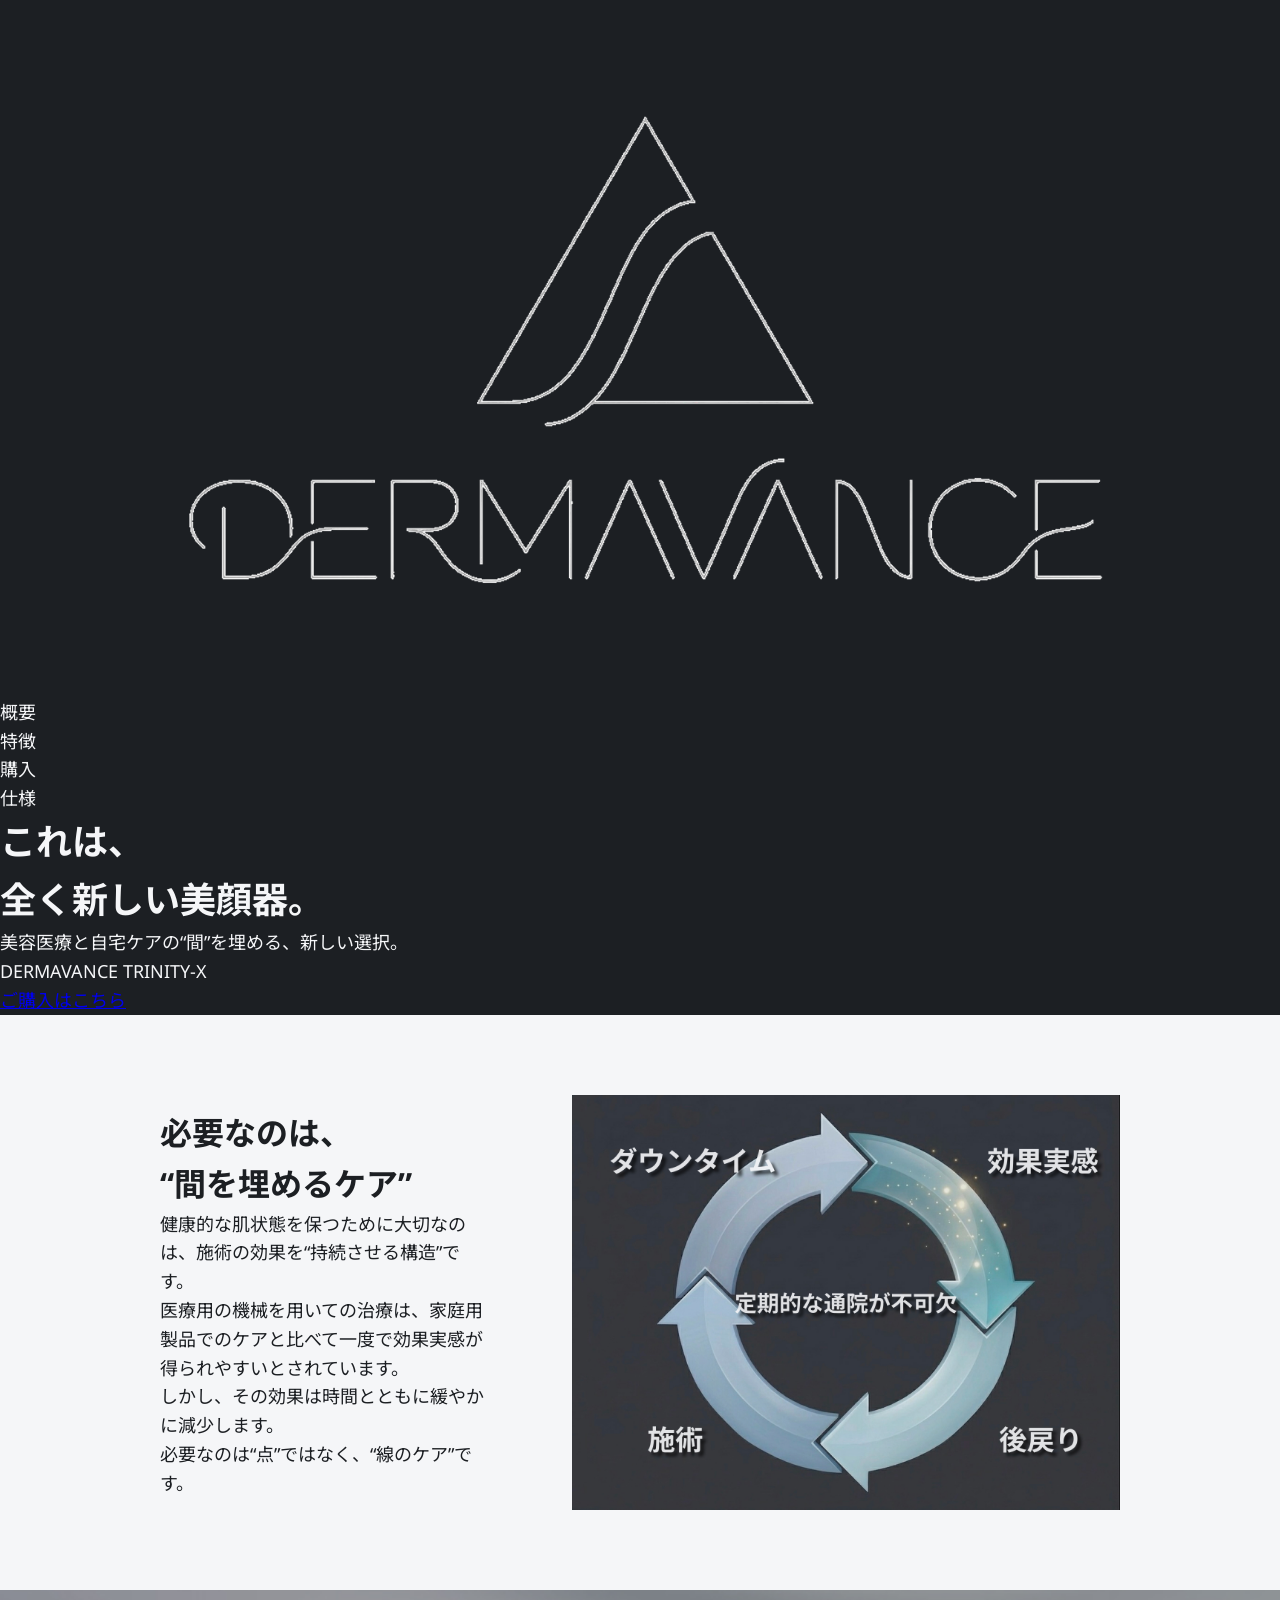
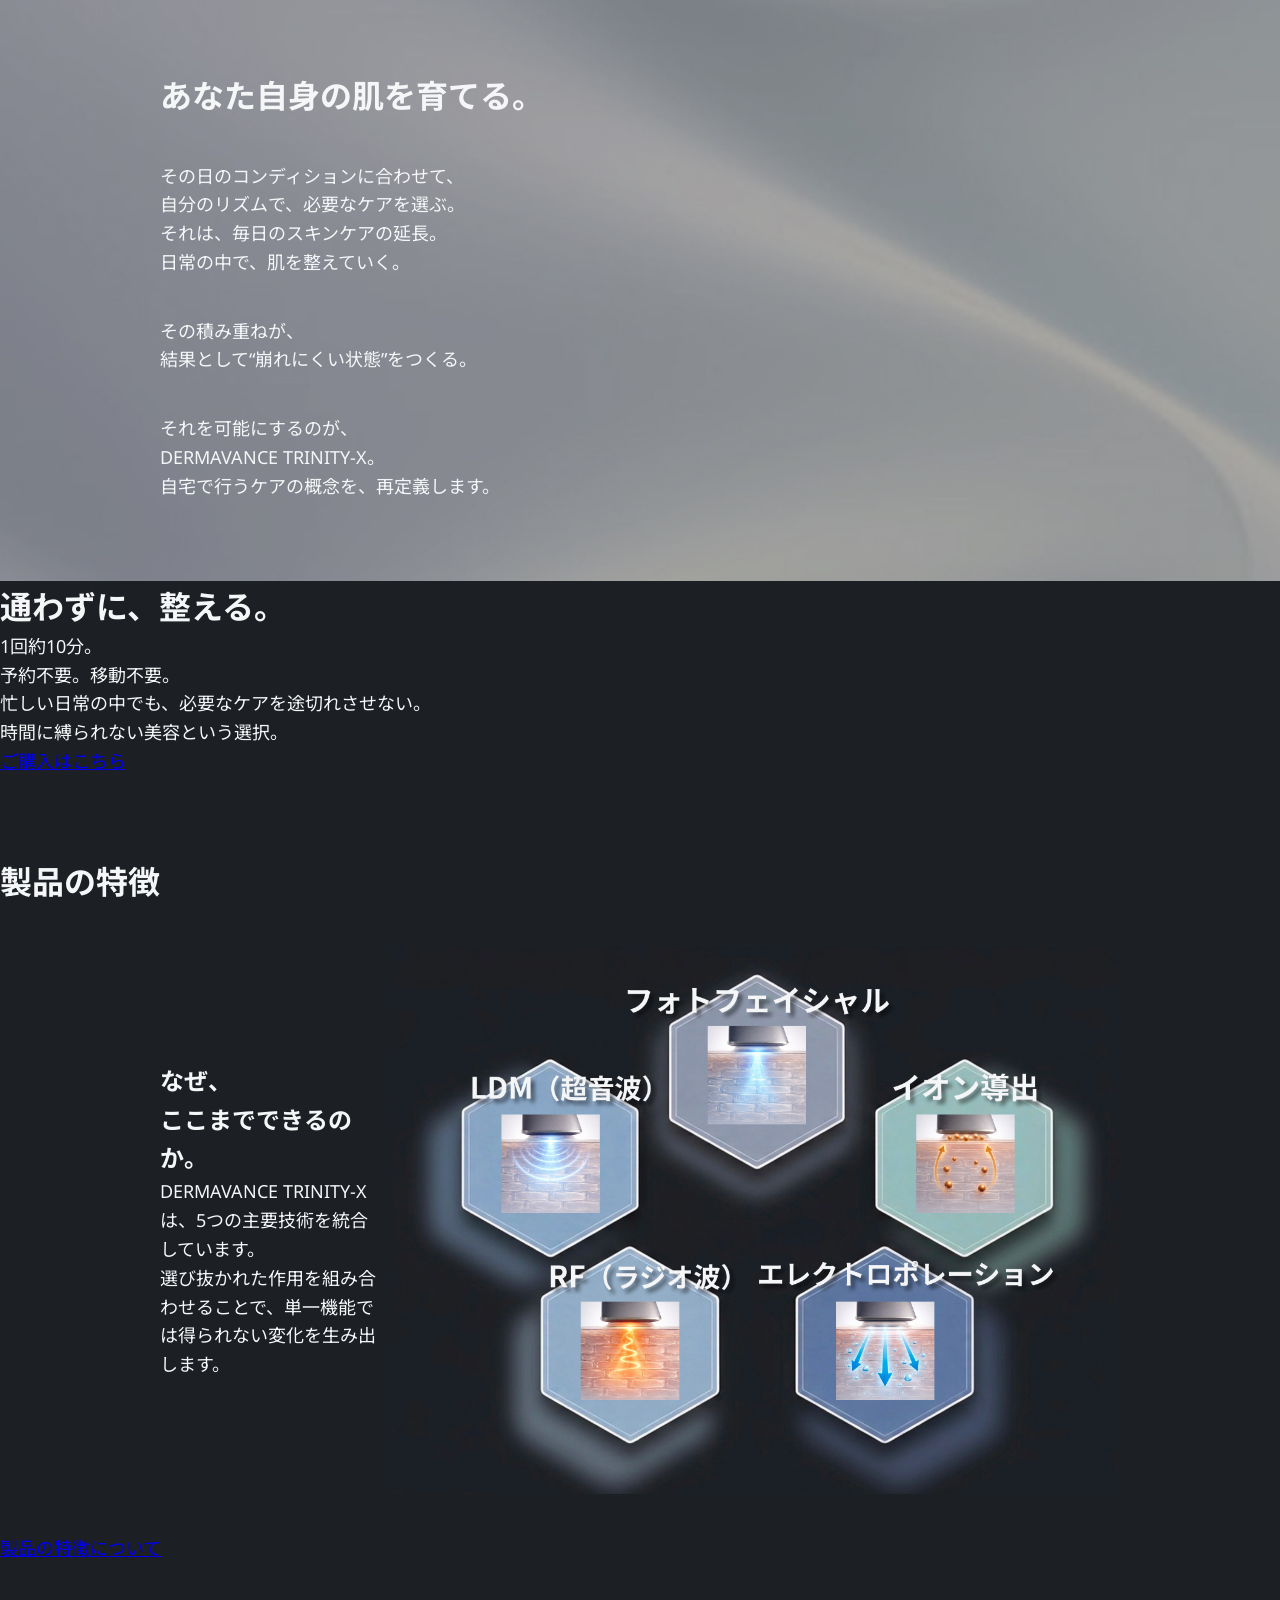
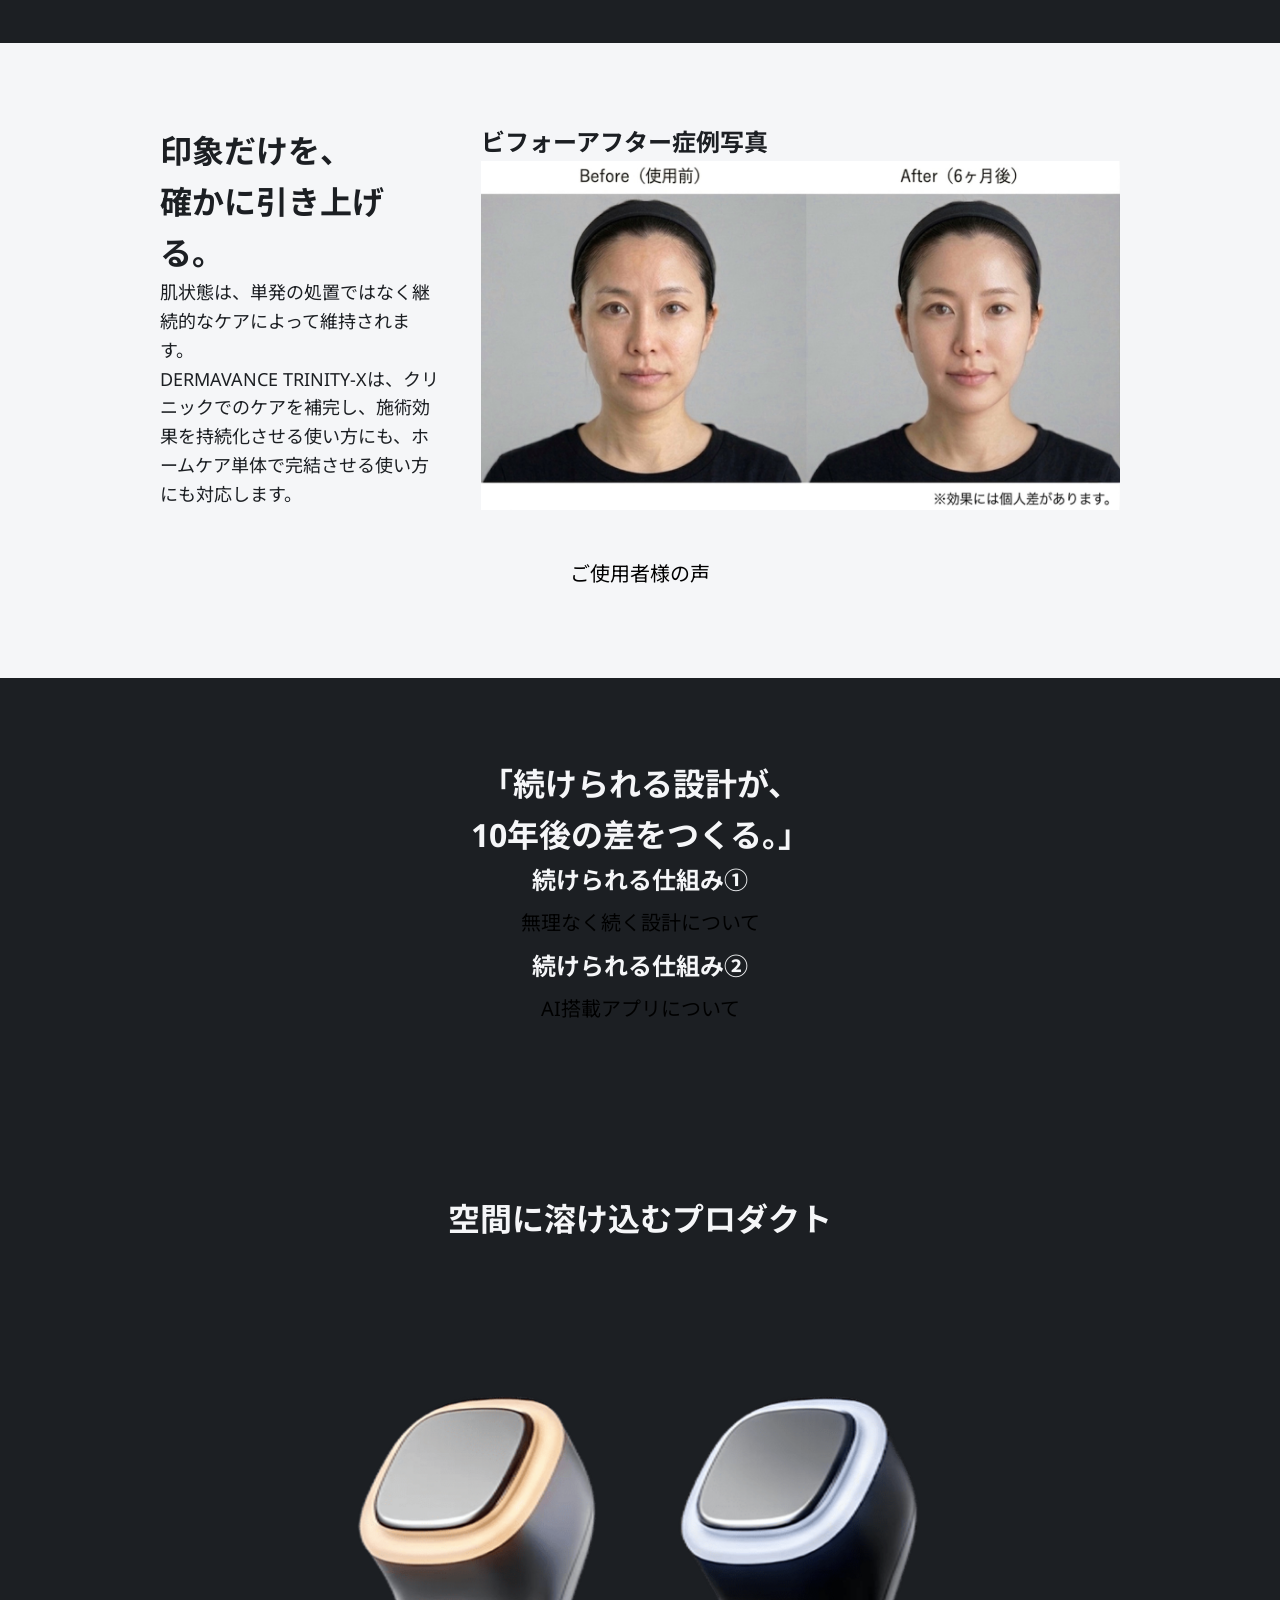
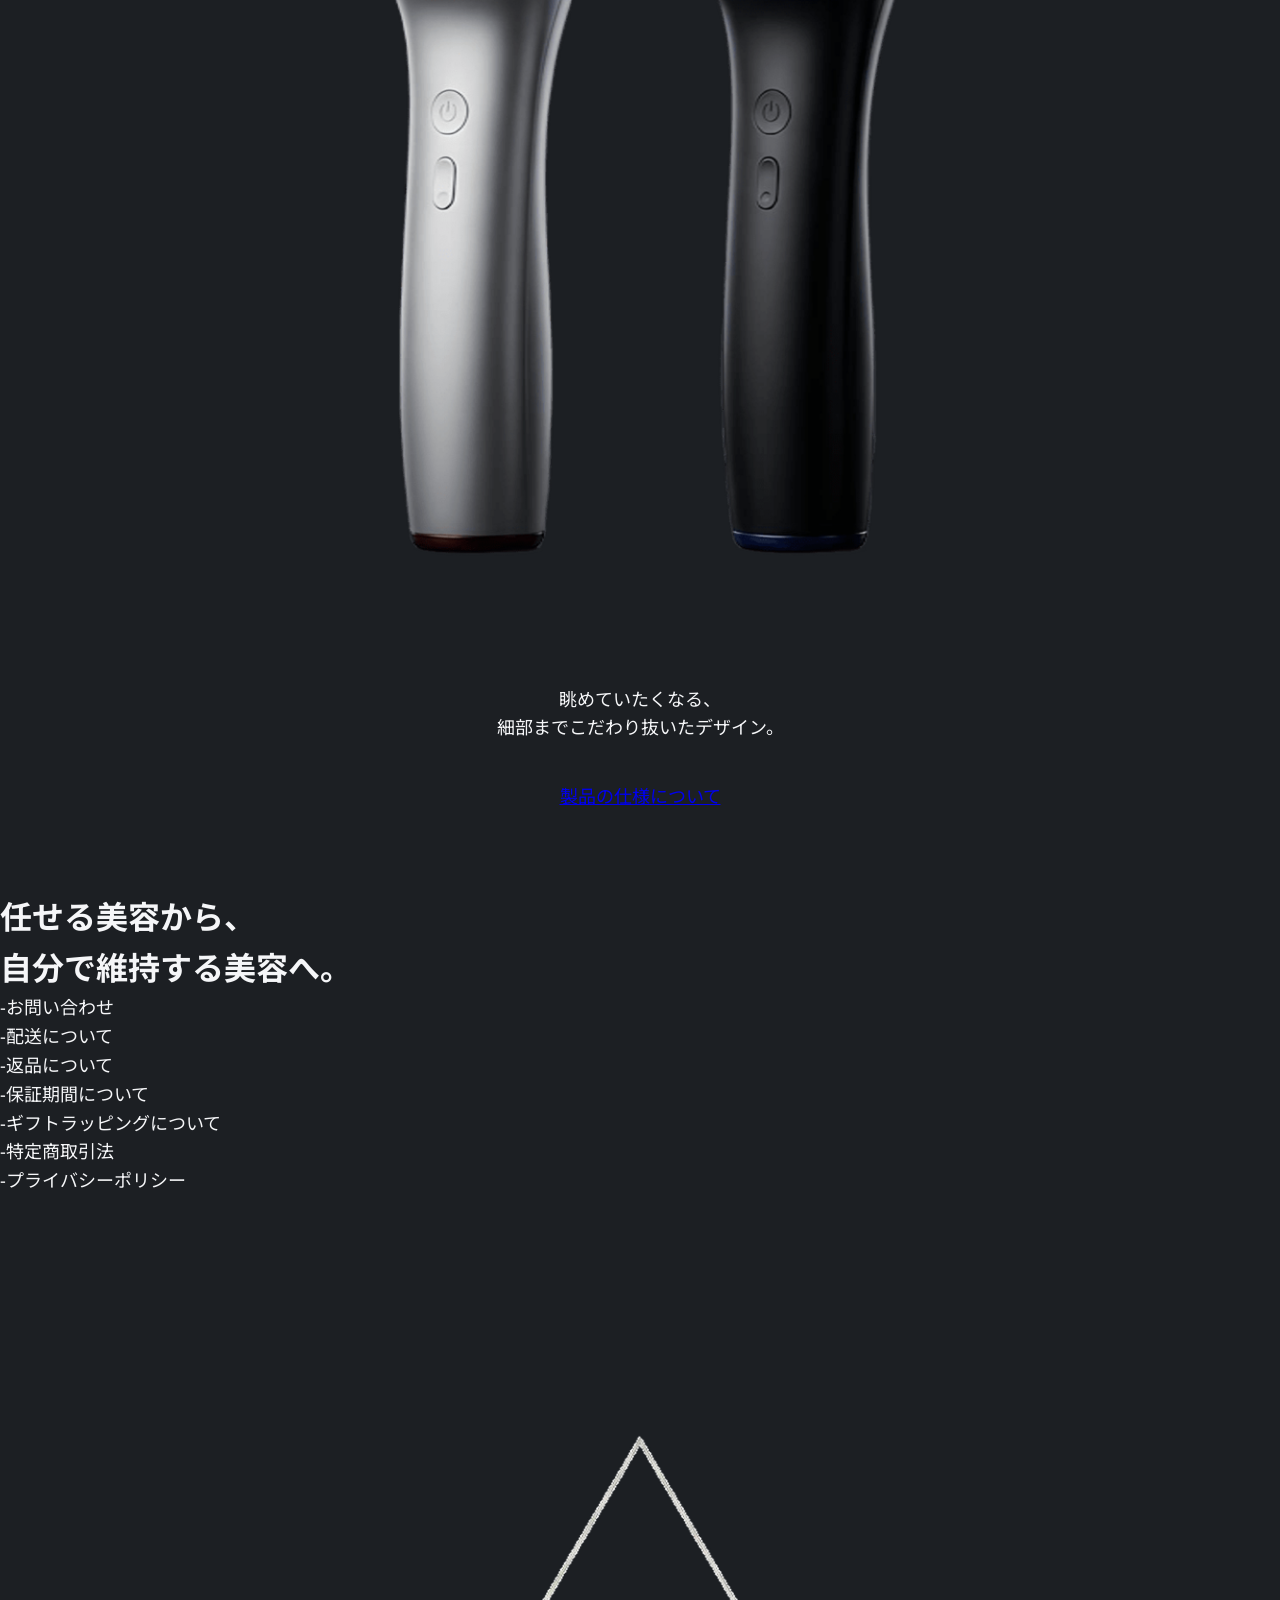
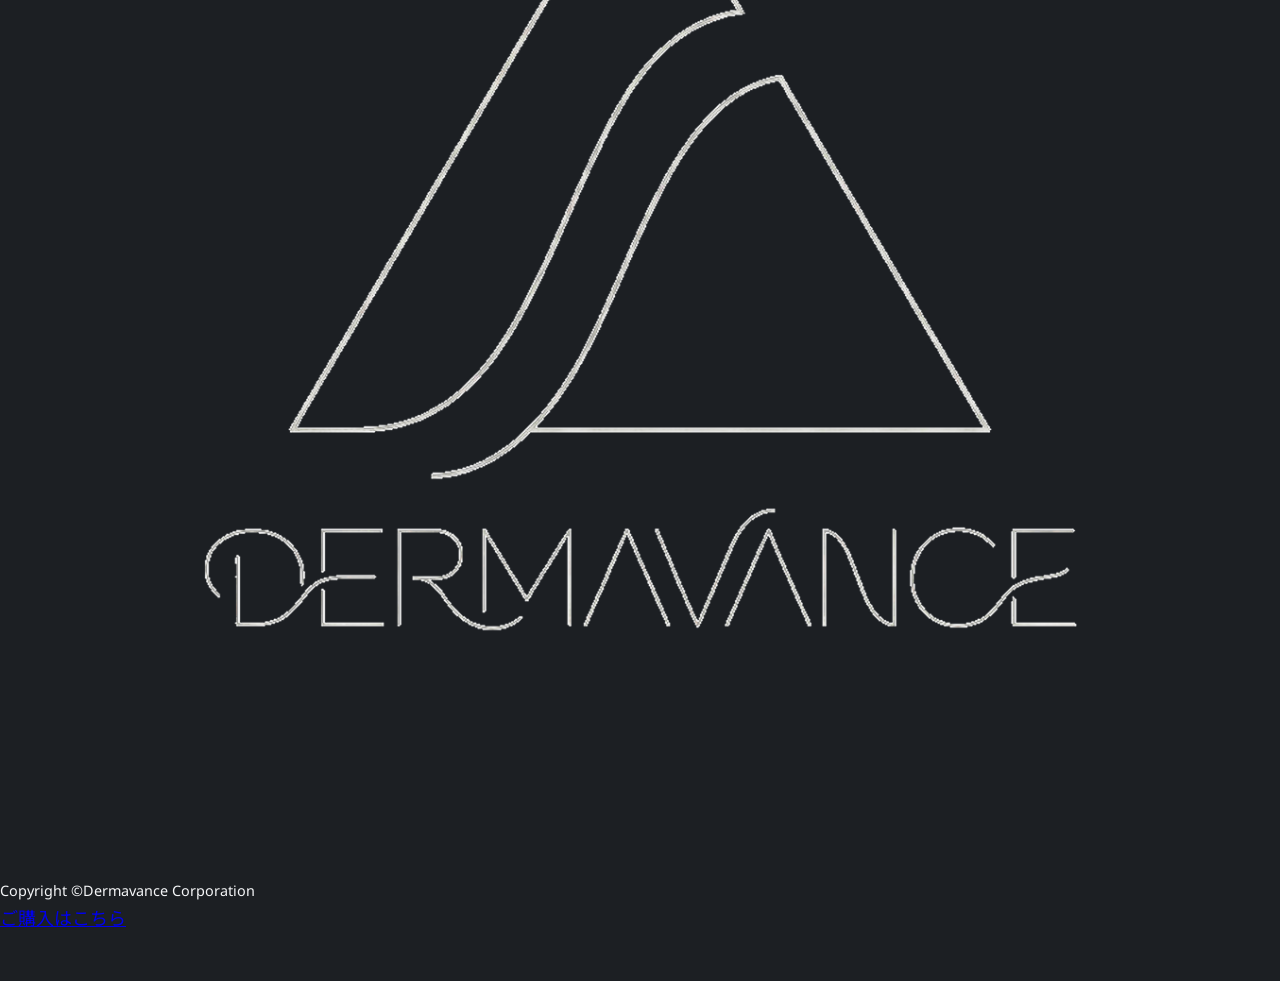
==== commit 72350323: "024_実装を見送ったjs-parallax属性を削除、index.htmlに"site-header__logo"を追加（レイアウト上は変更なし）" ====
--- a/index.html
+++ b/index.html
@@ -4,7 +4,7 @@
     <meta charset="UTF-8">
     <meta name="viewport" content="width=device-width, initial-scale=1.0">
     <title>DERMAVANCE TRINITY-X</title>
-        <meta name="description" content="“DERMAVANCE TRINITY-X”美容医療と自宅ケアの“間”を埋める、全く新しい美顔器。">
+    <meta name="description" content="“DERMAVANCE TRINITY-X”美容医療と自宅ケアの“間”を埋める、全く新しい美顔器。">
     <!-- OGP -->
     <meta property="og:locale" content="ja_JP">
     <meta property="og:type" content="website">
@@ -14,85 +14,72 @@
     <meta property="og:url" content="">
 
     <!-- サムネイル（絶対URL / https 推奨 / 2MB以下目安） -->
-    <!-- 推奨メイン：1200x630（横長） -->
-    <meta property="og:image" content="">
+    <meta property="og:image" content="https://github.com/lets5steady/dermavance.lp/blob/main/images/ogp_image.jpg?raw=true">
     <meta property="og:image:width" content="1200">
     <meta property="og:image:height" content="630">
-    <meta property="og:image:alt" content="サービスを象徴するビジュアルの代替テキスト">
-
-    <!-- 多言語サイトなら（任意） -->
-    <!-- <meta property="og:locale:alternate" content="en_US"> -->
+    <meta property="og:image:alt" content="“DERMAVANCE TRINITY-X”美容医療と自宅ケアの“間”を埋める、全く新しい美顔器。">
 
     <!-- X(Twitter) 用：最低限 card 種類。site は推奨 -->
     <meta name="twitter:card" content="summary_large_image">
     <!-- <meta name="twitter:site" content="@YOUR_OFFICIAL_ACCOUNT"> -->
-    <!-- 任意（og:* が参照されるため省略可だが、指定するとより安定） -->
     <meta name="twitter:title" content="DERMAVANCE TRINITY-X">
     <meta name="twitter:description" content="“DERMAVANCE TRINITY-X”美容医療と自宅ケアの“間”を埋める、全く新しい美顔器。">
-    <meta name="twitter:image" content="">
-    <meta name="twitter:image:alt" content="サービスを象徴するビジュアルの代替テキスト">
-    <!-- 担当者アカウントを出したい場合（任意） -->
-    <!-- <meta name="twitter:creator" content="@YOUR_STAFF_ACCOUNT"> -->
-
-    <!-- Facebook解析や権限管理が必要な場合のみ（任意） -->
-    <!-- <meta property="fb:app_id" content="1234567890"> -->
-    <!-- <meta property="fb:admins" content="FACEBOOK_USER_ID"> -->
-
-    <!-- 共有時のクローラー制御は通常不要。検索用 robots は必要に応じて -->
-    <!-- <meta name="robots" content="noindex,nofollow"> -->
-    <link rel="shortcut icon" href="images/nomal_logo.jpg" type="image/x-icon">
+    <meta name="twitter:image" content="https://github.com/lets5steady/dermavance.lp/blob/main/images/ogp_image.jpg?raw=true">
+    <meta name="twitter:image:alt" content="“DERMAVANCE TRINITY-X”美容医療と自宅ケアの“間”を埋める、全く新しい美顔器。">
+    <link rel="icon" href="images/favicon.png" type="image/png">
 
     <link rel="preconnect" href="https://fonts.googleapis.com">
     <link rel="preconnect" href="https://fonts.gstatic.com" crossorigin>
     <link href="https://fonts.googleapis.com/css2?family=Noto+Sans+JP:wght@100..900&family=Noto+Sans:ital,wght@0,100..900;1,100..900&display=swap" rel="stylesheet">
 
     <link rel="stylesheet" href="css/style.css">
-    <!-- <script src="js/script.js" type="module"></script> -->
     <script type="module" src="./js/main.js"></script>
 </head>
 <body>
     <header>
-            <h1 class="header_logo_img">
-                <img src="images/header_logo_transparent.png" alt="ロゴ">
-            </h1>
-            <div class="header_navi">
-                <ul>
-                    <li><a href="index.html">概要</a></li>
-                    <li><a href="quality.html">特徴</a></li>
-                    <li><a href="buy.html">購入</a></li>
-                    <li><a href="spec.html">仕様</a></li>
-                </ul>
-            </div>
+        <div class="site-header__logo"> 
+            <div class="site-header__logo-img">
+                <img src="images/header_logo_transparent.png" alt="DERMAVANCE">
+            </div>
+        </div>
+        <div class="site-header__nav">
+            <ul>
+                <li><a href="index.html" class="site-header__nav-link">概要</a></li>
+                <li><a href="quality.html" class="site-header__nav-link">特徴</a></li>
+                <li><a href="buy.html" class="site-header__nav-link">購入</a></li>
+                <li><a href="spec.html" class="site-header__nav-link">仕様</a></li>
+            </ul>
+        </div>
     </header>
     <main>
         <section class="firstview">
-            <div class="firstview_img">
-                    <h1 class="firstview_title l-inner">これは、<br>全く新しい美顔器。</h1>
-                </div>
-            <div class="firstview_inner l-inner">
+            <div class="firstview__img">
+                    <h1 class="firstview__title l-inner">これは、<br>全く新しい美顔器。</h1>
+                </div>
+            <div class="firstview__inner l-inner">
                 <p>
                     美容医療と自宅ケアの“間”を埋める、新しい選択。<br>
                     DERMAVANCE TRINITY-X
                 </p>
-                <div class="link-to-page important"><a href="buy.html">ご購入はこちら</a></div>
+                <div class="cta-btn cta-btn--primary"><a href="buy.html">ご購入はこちら</a></div>
             </div>
         </section>
         <section class="care">
-                <div class="l-inner fade-in-up">
-                    <div class="care_text">
+                <div class="l-inner js-fade-in">
+                    <div class="care__text">
                         <h2>必要なのは、<br>
                             “間を埋めるケア”</h2>
-                        <p>健康的な肌状態を保つために大切なのは、施術の効果を<span class="weight_bold">“持続させる構造”</span>です。</p>
+                        <p>健康的な肌状態を保つために大切なのは、施術の効果を<span class="u-bold">“持続させる構造”</span>です。</p>
                         <p>医療用の機械を用いての治療は、家庭用製品でのケアと比べて一度で効果実感が得られやすいとされています。<br>しかし、その効果は時間とともに緩やかに減少します。</p>
                         <p>必要なのは“点”ではなく、“線のケア”です。</p>
                     </div>
-                    <div class="care_img">
-                        <img src="images/care_loop.jpg" alt="施術サイクルの図" parallax-target>
+                    <div class="care__img">
+                        <img src="images/care_loop.jpg" alt="施術サイクルの図" >
                     </div>
                 </div>
         </section>
         <section class="concept">
-            <div class="l-inner fade-in-up">
+            <div class="l-inner js-fade-in">
                 <h2>あなた自身の肌を育てる。</h2>
                 <p>その日のコンディションに合わせて、<br>
                     自分のリズムで、必要なケアを選ぶ。<br>
@@ -105,9 +92,9 @@
                     自宅で行うケアの概念を、再定義します。</p>
             </div>
         </section>
-        <section class="new_choice">
-            <div class="l-inner fade-in-up">
-                <div class="new_choice_text">
+        <section class="new-choice">
+            <div class="l-inner js-fade-in">
+                <div class="new-choice__text">
                     <h2>通わずに、整える。</h2>
                     <p>
                         1回約10分。<br>
@@ -116,14 +103,14 @@
                         時間に縛られない美容という選択。
                     </p>
                 </div>
-                <div class="new_choice_img"></div>
-            </div>
-            <div class="link-to-page important"><a href="buy.html">ご購入はこちら</a></div>
-        </section>
-        <section class="teatures">
-            <h2 class="teatures_title">製品の特徴</h2> 
-            <div class="l-inner fade-in-up">
-                <div class="teatures_text">
+                <div class="new-choice__img"></div>
+            </div>
+            <div class="cta-btn cta-btn--primary"><a href="buy.html">ご購入はこちら</a></div>
+        </section>
+        <section class="features">
+            <h2 class="features__title">製品の特徴</h2> 
+            <div class="l-inner js-fade-in">
+                <div class="features__text">
                     <h3>
                         なぜ、<br>
                         ここまでできるのか。
@@ -131,124 +118,128 @@
                     <p>DERMAVANCE TRINITY-Xは、5つの主要技術を統合しています。</p>
                     <p>選び抜かれた作用を組み合わせることで、単一機能では得られない変化を生み出します。</p>
                 </div>
-                <div class="teatures_img">
-                    <img src="images/five_modes.jpg" alt="５つの機能の図" parallax-target>
-                </div>
-            </div>
-            <div class="link-to-page nomal"><a href="quality.html">製品の特徴について</a></div>
+                <div class="features__img">
+                    <img src="images/five_modes.jpg" alt="５つの機能の図" >
+                </div>
+            </div>
+            <div class="cta-btn cta-btn--secondary"><a href="quality.html">製品の特徴について</a></div>
         </section>
         <section class="beforeafter">
-            <div class="l-inner fade-in-up">
-                <div class="beforeafter_text">
+            <div class="l-inner js-fade-in">
+                <div class="beforeafter__text">
                     <h2>印象だけを、<br>
                         確かに引き上げる。</h2>
                     <p>肌状態は、単発の処置ではなく継続的なケアによって維持されます。</p>
                     <p>DERMAVANCE TRINITY-Xは、クリニックでのケアを補完し、施術効果を持続化させる使い方にも、ホームケア単体で完結させる使い方にも対応します。</p>
                 </div>
-                <div class="beforeafter_image">
+                <div class="beforeafter__image">
                     <h3>ビフォーアフター症例写真</h3>
-                    <div class="beforeafter_img">
-                        <img src="images/beforeafter.jpg" alt="症例写真" parallax-target>
-                    </div>
-                </div>
-            </div>
-                <button type="button" class="nomal modal-open" data-target="modal-1">ご使用者様の声</button>
+                    <div class="beforeafter__img">
+                        <img src="images/beforeafter.jpg" alt="症例写真" >
+                    </div>
+                </div>
+            </div>
+                <button type="button" class="modal__trigger cta-btn cta-btn--secondary" data-target="modal-1">ご使用者様の声</button>
         </section>
         <section class="design">
-                <div class="l-inner fade-in-up">
+                <div class="l-inner js-fade-in">
                     <h2>「続けられる設計が、<br>
                         10年後の差をつくる。」</h2>
-                    <div class="design_inner">
-                        <div class="how_to_use">
+                    <div class="design__inner">
+                        <div class="design__col">
                             <h3>続けられる仕組み①</h3>
-                            <div class="using_img"></div>
-                            <button type="button" class="nomal modal-open" data-target="modal-2">無理なく続く設計について</button>
+                            <div class="design__img--using"></div>
+                            <button type="button" class="modal__trigger cta-btn cta-btn--secondary" data-target="modal-2">無理なく続く設計について</button>
                         </div>
-                        <div class="about_app">
+                        <div class="design__col">
                             <h3>続けられる仕組み②</h3>
-                            <div class="ai_img"></div>
-                            <button type="button" class="nomal modal-open" data-target="modal-3">AI搭載アプリについて</button>
+                            <div class="design__img--ai"></div>
+                            <button type="button" class="modal__trigger cta-btn cta-btn--secondary" data-target="modal-3">AI搭載アプリについて</button>
                         </div>
                     </div>
                 </div>
         </section>
         <section class="product">
-                    <div class="l-inner fade-in-up">
+                    <div class="l-inner js-fade-in">
                         <h2>空間に溶け込むプロダクト</h2>
-                        <div class="product_img">
-                            <img src="images/proucts_front_transparent.png" alt="商品画像" parallax-target>
+                        <div class="product__img">
+                            <img src="images/proucts_front_transparent.png" alt="商品画像" >
                         </div>
                         <p>眺めていたくなる、<br>
                             細部までこだわり抜いたデザイン。</p>
-                        <div class="link-to-page nomal"><a href="spec.html">製品の仕様について</a></div>
+                        <div class="cta-btn cta-btn--secondary"><a href="spec.html">製品の仕様について</a></div>
                     </div>
         </section>
     </main>
     <footer>
-        <div class="footer_inner">
+        <div class="site-footer__inner">
             <h2>任せる美容から、<br>
                 自分で維持する美容へ。</h2>
-            <ul class="shopping_guide">
-                <li><a href="contact.html">-お問い合わせ</a></li>
-                <li><a href="delivery.html">-配送について</a></li>
-                <li><a href="returns.html">-返品について</a></li>
-                <li><a href="warranty.html">-保証期間について</a></li>
-                <li><a href="gift.html">-ギフトラッピングについて</a></li>
-                <li><a href="legal.html">-特定商取引法</a></li>
-                <li><a href="privacy.html">-プライバシーポリシー</a></li>
+            <ul class="site-footer__nav">
+                <li><a href="contact.html" class="site-footer__nav-link">-お問い合わせ</a></li>
+                <li><a href="delivery.html" class="site-footer__nav-link">-配送について</a></li>
+                <li><a href="returns.html" class="site-footer__nav-link">-返品について</a></li>
+                <li><a href="warranty.html" class="site-footer__nav-link">-保証期間について</a></li>
+                <li><a href="gift.html" class="site-footer__nav-link">-ギフトラッピングについて</a></li>
+                <li><a href="legal.html" class="site-footer__nav-link">-特定商取引法</a></li>
+                <li><a href="privacy.html" class="site-footer__nav-link">-プライバシーポリシー</a></li>
             </ul>
-            <div class="footer_logo">
-                <h1 class="footer_logo_img">
-                    <img src="images/footer_logo_transparent.png" alt="ロゴ">
-                </h1>
+            <div class="site-footer__logo">
+                <div class="site-footer__logo-img">
+                    <img src="images/footer_logo_transparent.png" alt="DERMAVANCE">
+                </div>
                 <p><small>Copyright &copy;Dermavance Corporation</small></p>
             </div>
-            <div class="link-to-page important" id="fixed_button"><a href="buy.html">ご購入はこちら</a></div>
+            <div class="fixed-cta cta-btn cta-btn--primary"><a href="buy.html">ご購入はこちら</a></div>
         </div>
     </footer>
-    <dialog id="modal-1" class="modal-unit">
-            <div class="modal_inner">
+    <dialog id="modal-1" class="modal">
+            <div class="modal__inner">
                 <h3>ご使用者様の声</h3>
                 <p>
                     DERMAVANCE TRINITY-Xは、形を大きく変えるのではなく、<span>“印象を整える変化”</span>を重視しています。<br>
                     『フェイスラインの引き締まり、肌のなめらかさ、全体的な印象の明るさ』といった変化が、段階的に現れる設計です。
                 </p>
-                <div class="modal_img">
+                <div class="modal__img">
                     <img src="images/review.jpg" alt="ご使用者様の口コミ">
                 </div>
-                <button class="nomal modal-close">閉じる</button>
+                <button type="button" class="modal__close cta-btn cta-btn--secondary">閉じる</button>
             </div>
     </dialog>
-    <dialog id="modal-2" class="modal-unit">
-        <div class="modal_inner">
+    <dialog id="modal-2" class="modal">
+        <div class="modal__inner">
             <h3>続けられる設計について</h3>
             <p>
                 ・スキンケアの延長で10分<br>
                 ・半身浴中でも使用可能（防水設計）<br>
-                ・手持ちの化粧水でも対応<br>
                 ・充電を忘れていてもすぐに使える急速充電<br>
+                ・専用ジェルだけでなく、お手持ちの化粧水にも対応<br>
                 “続けられる設計”を徹底しています。
             </p>
-            <div class="modal_img">
+            <div class="modal__img">
                 <img src="images/gel.jpg" alt="専用ジェル">
             </div>
-            <button class="nomal modal-close">閉じる</button>
+            <button type="button" class="modal__close cta-btn cta-btn--secondary">閉じる</button>
         </div>
     </dialog>
-    <dialog id="modal-3" class="modal-unit">
-        <div class="modal_inner">
+    <dialog id="modal-3" class="modal">
+        <div class="modal__inner">
             <h3>AI搭載アプリについて</h3>
             <p>
                 AIが自動で現在の肌状況を診断。<br>
                 現在のお肌の水分量、隠れジミなどをチェックすることができるので、季節に応じた最適なお手入れをAIがサポートします。<br>
                 肌トラブルがある部分は自動で避けて照射される安心設計。
             </p>
-            <div class="modal_img">
+            <div class="modal__img">
                 <img src="images/app.jpg" alt="AI搭載アプリ">
             </div>
-            <button class="nomal modal-close">閉じる</button>
+            <button type="button" class="modal__close cta-btn cta-btn--secondary">閉じる</button>
         </div>
     </dialog>
-
+    <button id="page-top-btn" type="button" aria-label="ページトップへ戻る">
+        <svg viewBox="0 0 24 24" aria-hidden="true">
+            <polyline points="4 15 12 7 20 15"/>
+        </svg>
+    </button> 
 </body>
 </html>
--- a/css/style.css
+++ b/css/style.css
@@ -490,18 +490,21 @@
 }
 
 button,
-.link-to-page a {
+.link-to-page a,
+#order_submit {
   padding-inline: 1rem;
   padding-block: 0.5rem;
   display: block;
   margin-inline: auto;
   font-size: 1.125rem;
   border-radius: 4px;
+  border: none;
   transition: all 0.3s ease-out 0s;
 }
 @media (min-width: 1024px) {
   button,
-  .link-to-page a {
+  .link-to-page a,
+  #order_submit {
     font-size: 1.25rem;
   }
 }
@@ -579,12 +582,12 @@
   opacity: 1;
 }
 
-/* ページ遷移ボタン（a) */
+/* ページ遷移ボタン<a> */
 .to_buypage {
   display: inline-block;
 }
 
-/* フッター・購入ページ共通 */
+/* フッター・購入ページ共通　ショッピングガイド */
 .shopping_guide {
   width: 100%;
   display: flex;
@@ -606,7 +609,7 @@
   border-bottom: 1px dotted #c9ccd1;
 }
 
-/* 購入・購入手続きページ共通 */
+/* 購入・購入手続きページ共通　スライダー&インジケーター */
 .slider {
   display: flex;
   overflow-x: auto;
@@ -624,7 +627,6 @@
   scroll-snap-align: start; /* 画像の端で止まる */
 }
 
-/* インジケーターの見た目 */
 .indicator-container {
   display: flex;
   justify-content: center;
@@ -654,16 +656,16 @@
   background-color: #f5f6f8; /* 現在の画像は白くする */
 }
 
-/* モーダル自体のスタイル */
+/* モーダル */
 dialog {
   max-width: 50%;
+  min-width: 280px;
   margin: auto;
   border: none;
   border-radius: 4px;
   box-shadow: 0 4px 20px rgba(0, 0, 0, 0.2);
 }
 
-/* モーダルの内側のスタイル */
 .modal_inner {
   padding: 1.5rem;
   background-color: #c9ccd1;
@@ -679,12 +681,66 @@
   margin-inline: auto;
 }
 
-/* 背景（画面外）の暗さ */
 dialog::backdrop {
   background-color: rgba(0, 0, 0, 0.6);
-  cursor: pointer; /* 画面外がクリック可能であることを示す */
-}
-
+  cursor: pointer;
+}
+
+/* ページトップボタン */
+#page-top {
+  position: fixed;
+  bottom: 4.5rem;
+  right: 1.5rem;
+  z-index: 200;
+  width: 48px;
+  height: 48px;
+  background: radial-gradient(circle, rgba(255, 255, 255, 0.5) 0%, transparent 100%), #454c56;
+  border: 1px solid rgba(255, 255, 255, 0.15);
+  border-radius: 50%;
+  cursor: pointer;
+  /* 矢印アイコン */
+  display: flex;
+  align-items: center;
+  justify-content: center;
+  /* 登場・消滅アニメーション */
+  opacity: 0;
+  visibility: hidden;
+  transform: translateY(12px);
+  transition: opacity 0.35s ease, visibility 0.35s ease, transform 0.35s ease, background 0.3s ease-out;
+}
+
+/* スクロールで表示されたとき */
+#page-top.is-visible {
+  opacity: 1;
+  visibility: visible;
+  transform: translateY(0);
+}
+
+/* ホバー */
+#page-top:hover {
+  background: radial-gradient(circle, rgba(255, 255, 255, 0.8) 0%, transparent 100%), #2c2f35;
+}
+
+/* 矢印（SVG） */
+#page-top svg {
+  width: 20px;
+  height: 20px;
+  stroke: #fff;
+  stroke-width: 2;
+  fill: none;
+  stroke-linecap: round;
+  stroke-linejoin: round;
+  /* クリック時に少し跳ねる */
+  transition: transform 0.2s ease;
+}
+
+#page-top:active svg {
+  transform: translateY(-3px);
+}
+
+/* fixed_button（購入ボタン）がある場合の位置調整
+既存の #fixed_button の高さを考慮して bottom を設定済みのため
+このルールは任意で追加してください */
 .footer_inner {
   max-width: 1200px;
   margin-inline: auto;
@@ -832,7 +888,7 @@
   background-image: url(../images/using_img01.jpg);
 }
 
-.teatures {
+.features {
   width: 100%;
   padding-block: 5rem;
   display: flex;
@@ -840,7 +896,7 @@
   gap: 2.5rem;
 }
 
-.teatures .l-inner {
+.features .l-inner {
   max-width: 1200px;
   margin-inline: auto;
   padding-inline: 1.5rem;
@@ -849,7 +905,7 @@
   gap: 2.5rem;
 }
 @media (min-width: 1024px) {
-  .teatures .l-inner {
+  .features .l-inner {
     padding-inline: 7.5rem;
     flex-direction: row;
     align-items: center;
@@ -857,23 +913,23 @@
   }
 }
 
-.teatures_title {
+.features_title {
   text-align: center;
 }
 
-.teatures_text {
+.features_text {
   display: flex;
   flex-direction: column;
   gap: 1rem;
 }
 @media (min-width: 1024px) {
-  .teatures_text {
+  .features_text {
     flex: 4;
   }
 }
 
 @media (min-width: 1024px) {
-  .teatures_img {
+  .features_img {
     flex: 6;
   }
 }
@@ -1005,7 +1061,7 @@
 }
 
 .product_img {
-  width: clamp(327px, 50vw, 720px);
+  width: min(50vw, 720px);
   margin-inline: auto;
 }
 
@@ -1119,12 +1175,12 @@
   text-align: center;
 }
 
-.docter_img {
+.doctor_img {
   width: 100%;
   aspect-ratio: 1.5;
   background-repeat: no-repeat;
   background-size: cover;
-  background-image: url(../images/docter.jpg);
+  background-image: url(../images/doctor.jpg);
 }
 
 .proceed_to_checkout {
@@ -1256,18 +1312,6 @@
   }
 }
 
-.error_userinfo,
-.error_payment {
-  width: -moz-fit-content;
-  width: fit-content;
-  padding: 1rem;
-  background-color: #c9ccd1;
-  color: #1c1f23;
-  font-size: 0.75rem;
-  display: flex;
-  gap: 0.75rem;
-}
-
 /* 商品選択 */
 .select_date p {
   padding-block-start: 0.5em;
@@ -1286,7 +1330,7 @@
 }
 
 .sub_total,
-.shippng,
+.shipping,
 .total_amount {
   display: flex;
   justify-content: space-between;
@@ -1326,7 +1370,7 @@
 .name_input,
 .kana_input {
   display: flex;
-  gap: 1rem; /* 苗字と名前の間の隙間 */
+  gap: 1rem;
 }
 
 .name_input input,
@@ -1372,11 +1416,64 @@
   }
 }
 
+.error_select_product,
+.error_userinfo,
+.error_payment {
+  display: flex;
+  align-items: flex-start;
+  gap: 0.75rem;
+  margin: 1rem 0;
+  padding: 1rem;
+  background-color: #c9ccd1;
+  border: 1px solid #7a96c4;
+  border-radius: 4px;
+  box-shadow: 0 2px 4px rgba(231, 52, 52, 0.05);
+  animation: fadeInSlide 0.3s ease-out;
+}
+.error_select_product p,
+.error_userinfo p,
+.error_payment p {
+  color: #E73434;
+  font-size: 0.875rem;
+  margin: 0;
+  text-align: left;
+}
+.error_select_product p br,
+.error_userinfo p br,
+.error_payment p br {
+  display: block;
+  content: "";
+  margin-top: 6px;
+}
+
+@keyframes fadeInSlide {
+  from {
+    opacity: 0;
+    transform: translateY(-5px);
+  }
+  to {
+    opacity: 1;
+    transform: translateY(0);
+  }
+}
+.input-error {
+  border-color: #E73434 !important;
+}
+.input-error:focus {
+  box-shadow: 0 0 0 3px rgba(231, 52, 52, 0.2);
+}
+
 #order_submit {
-  width: -moz-fit-content;
-  width: fit-content;
-  margin-inline: auto;
-  border: none;
+  transition: all 0.3s ease;
+  cursor: pointer;
+}
+#order_submit:disabled, #order_submit.is-disabled {
+  background-color: #c9ccd1 !important;
+  color: #f5f6f8 !important;
+  cursor: not-allowed;
+  opacity: 0.7;
+  box-shadow: none;
+  transform: none !important;
 }
 
 .spec_top {
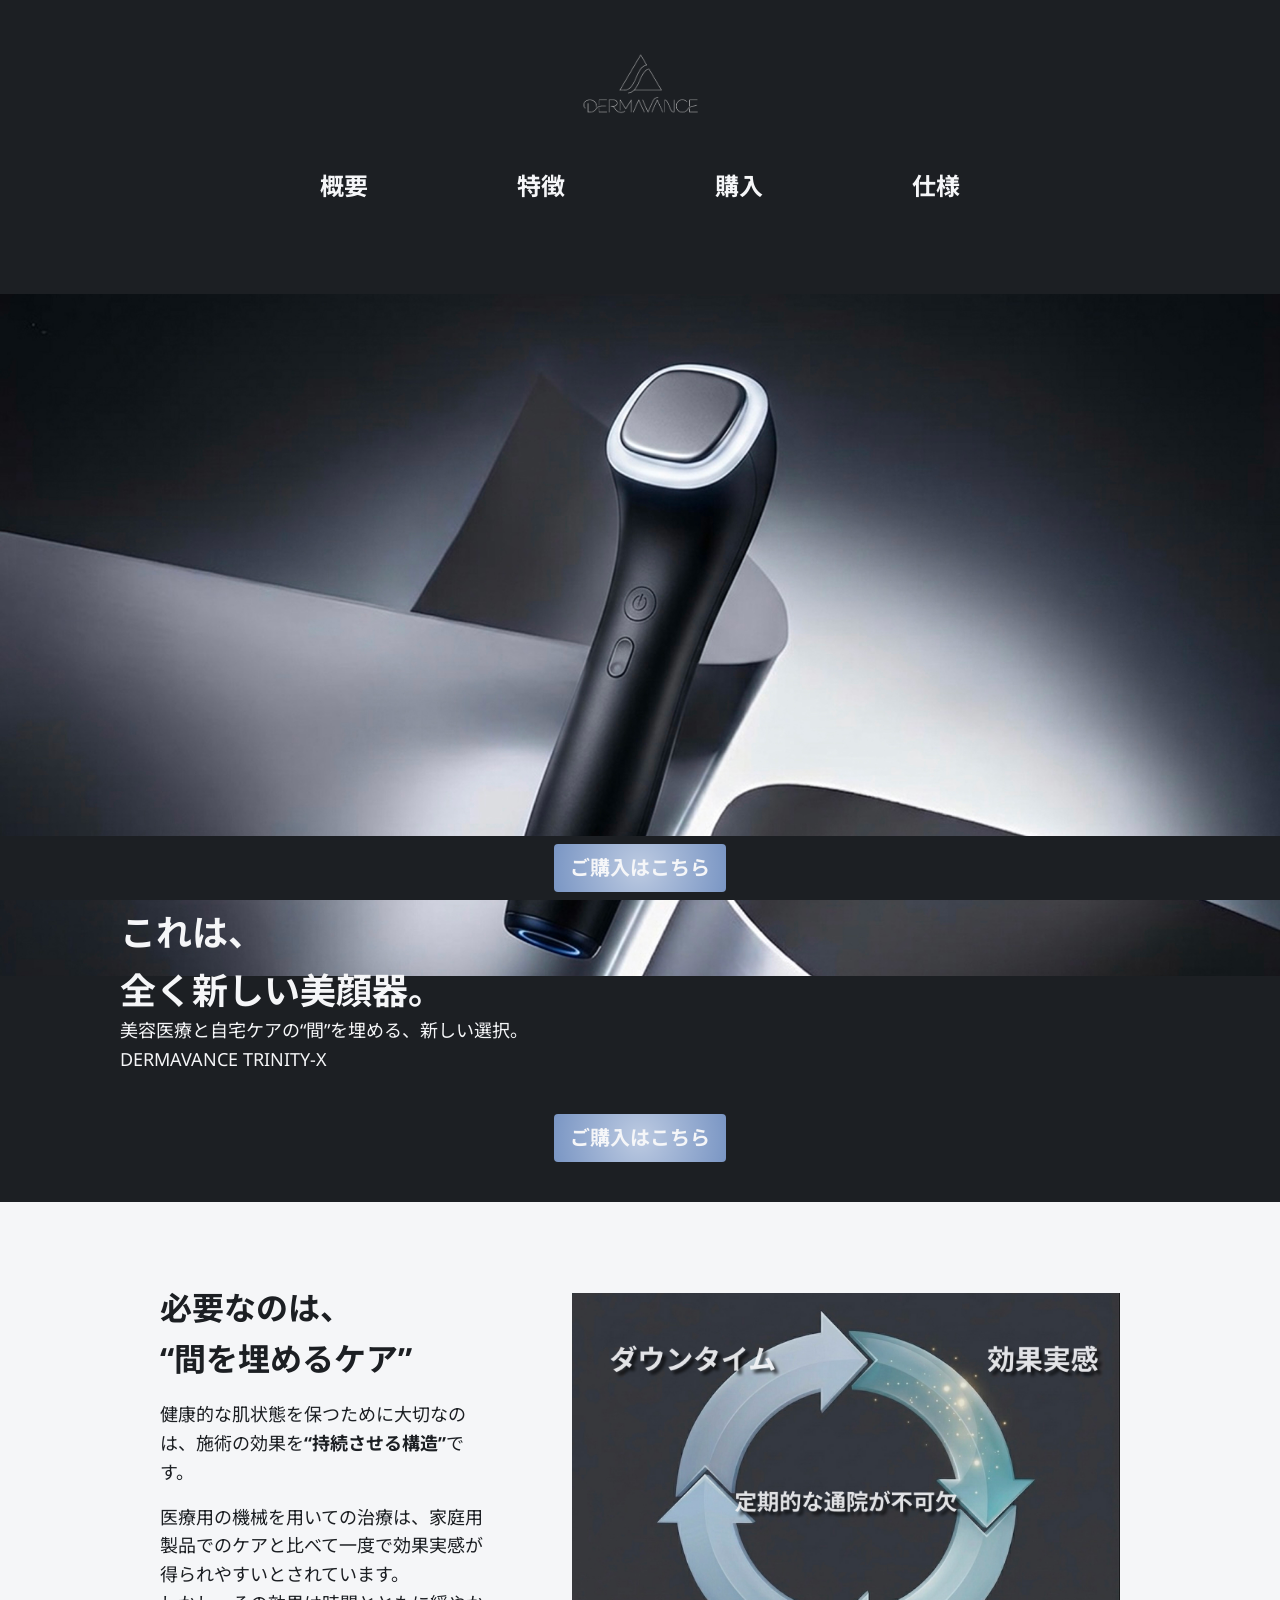
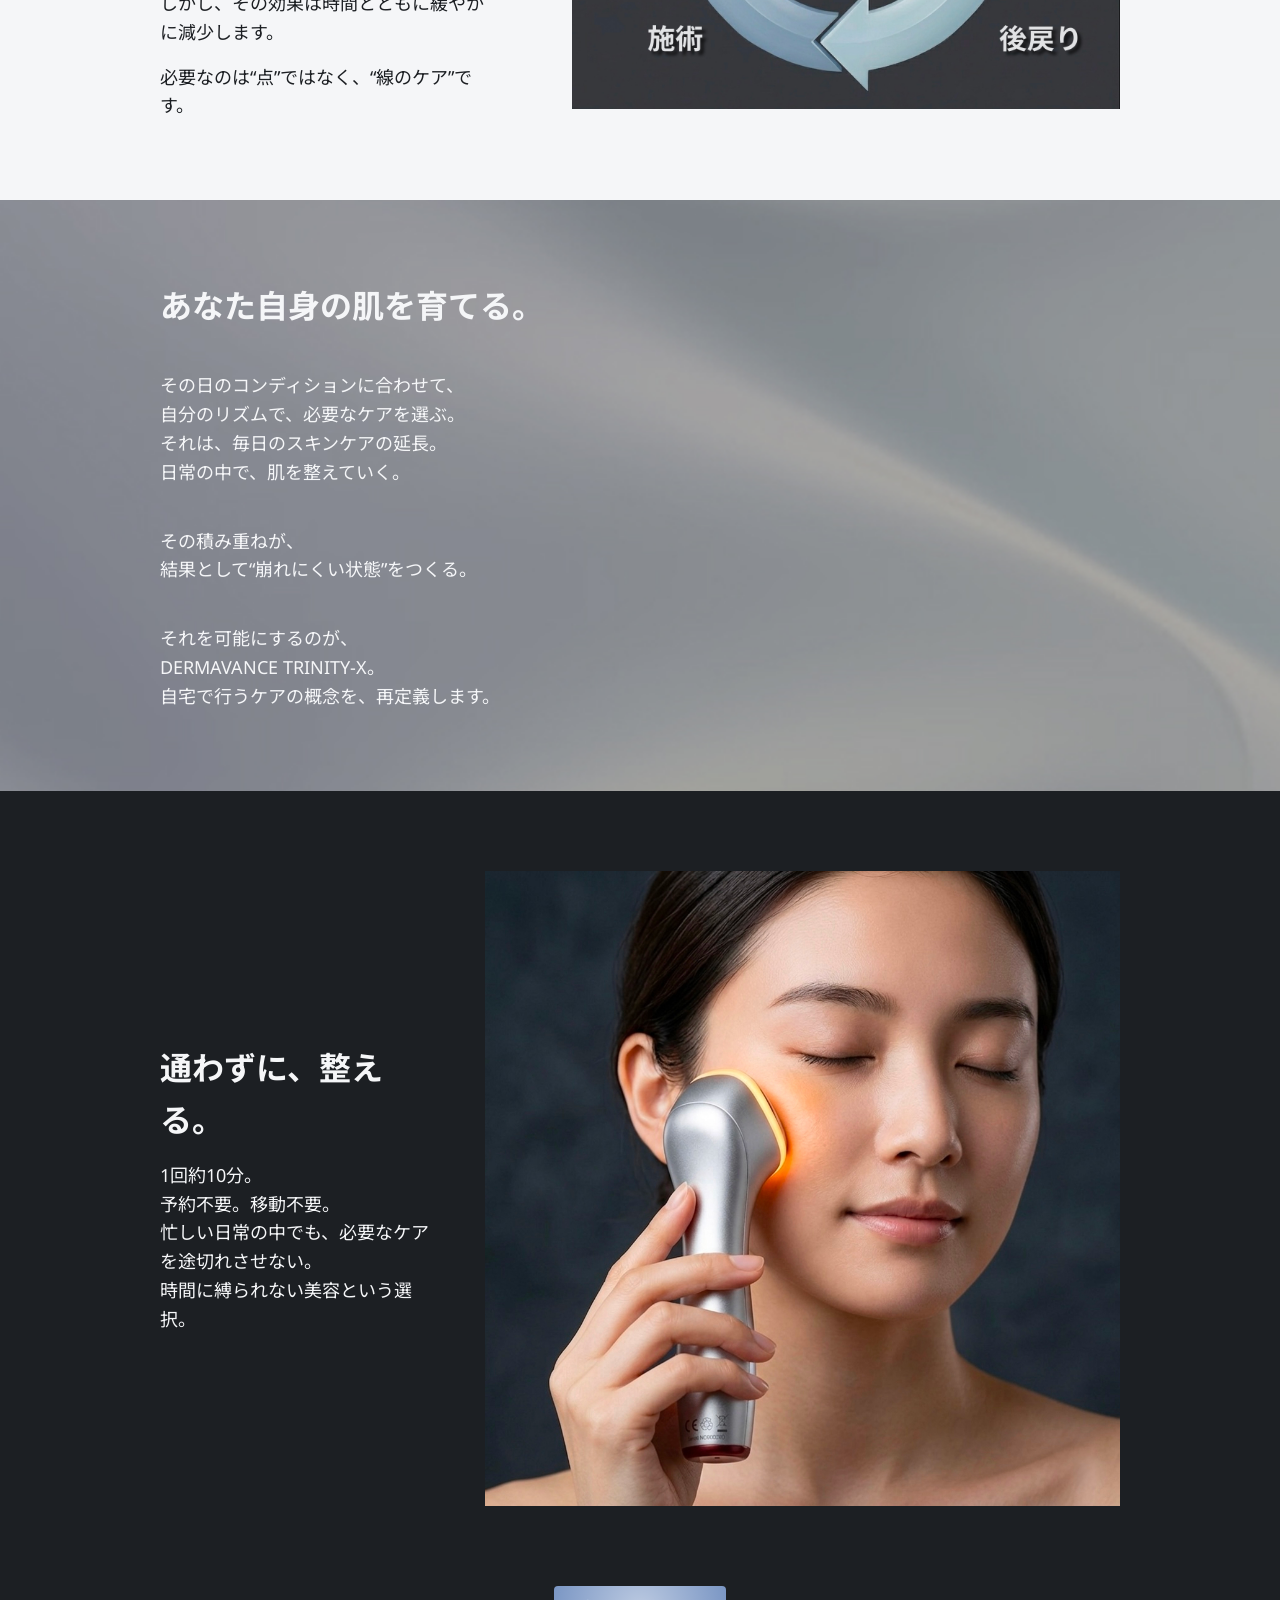
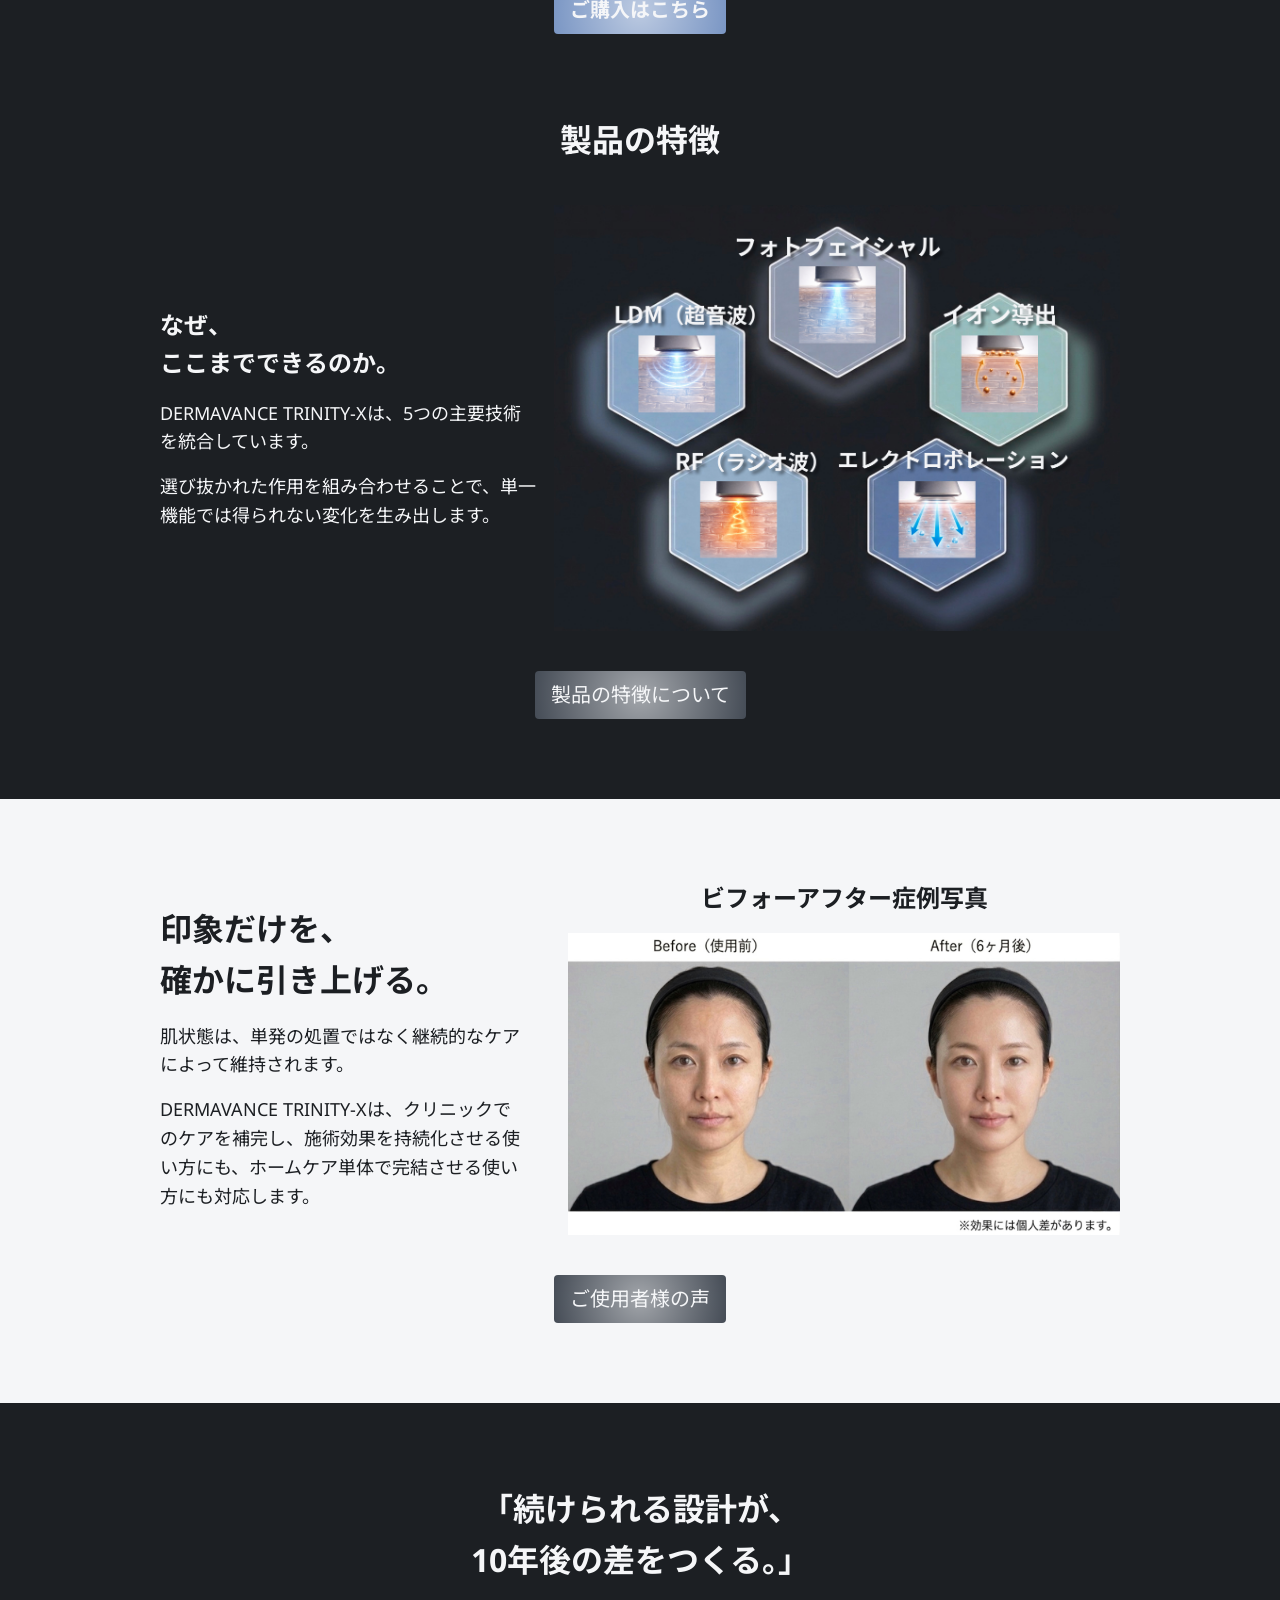
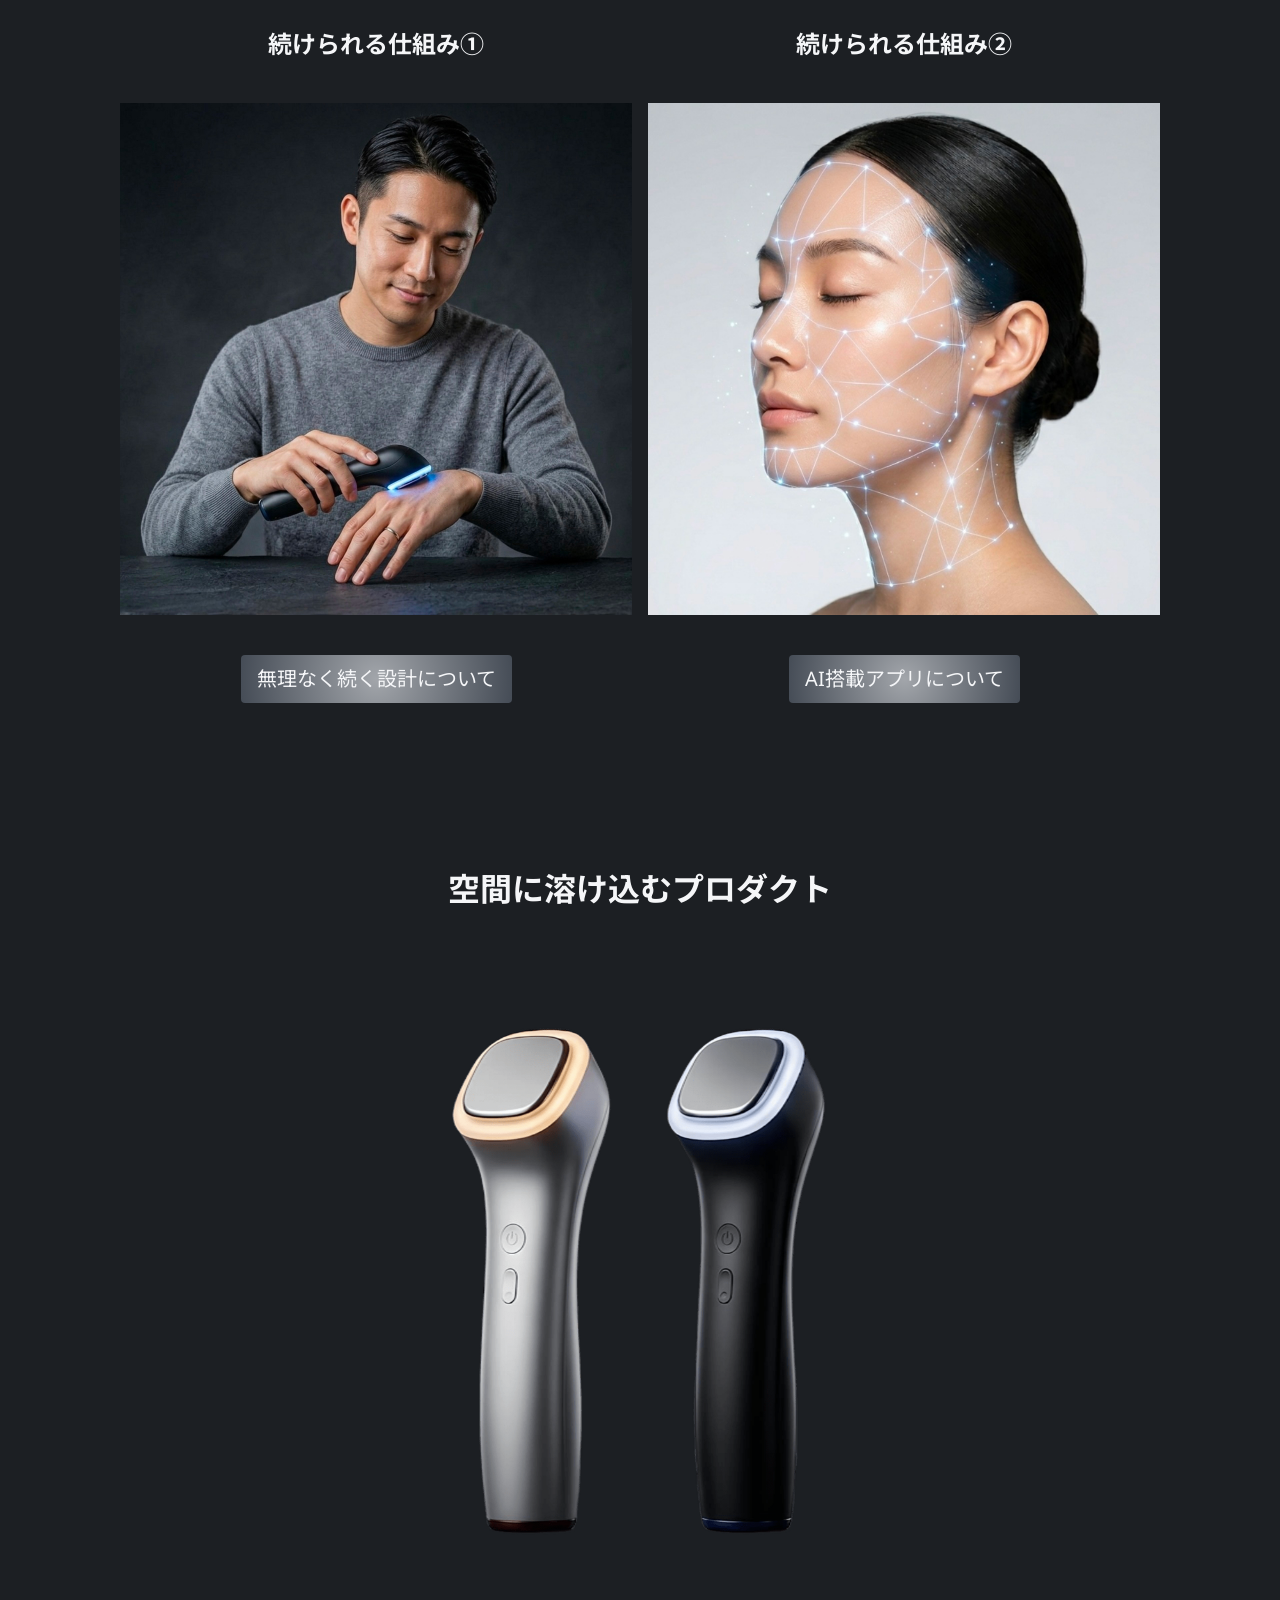
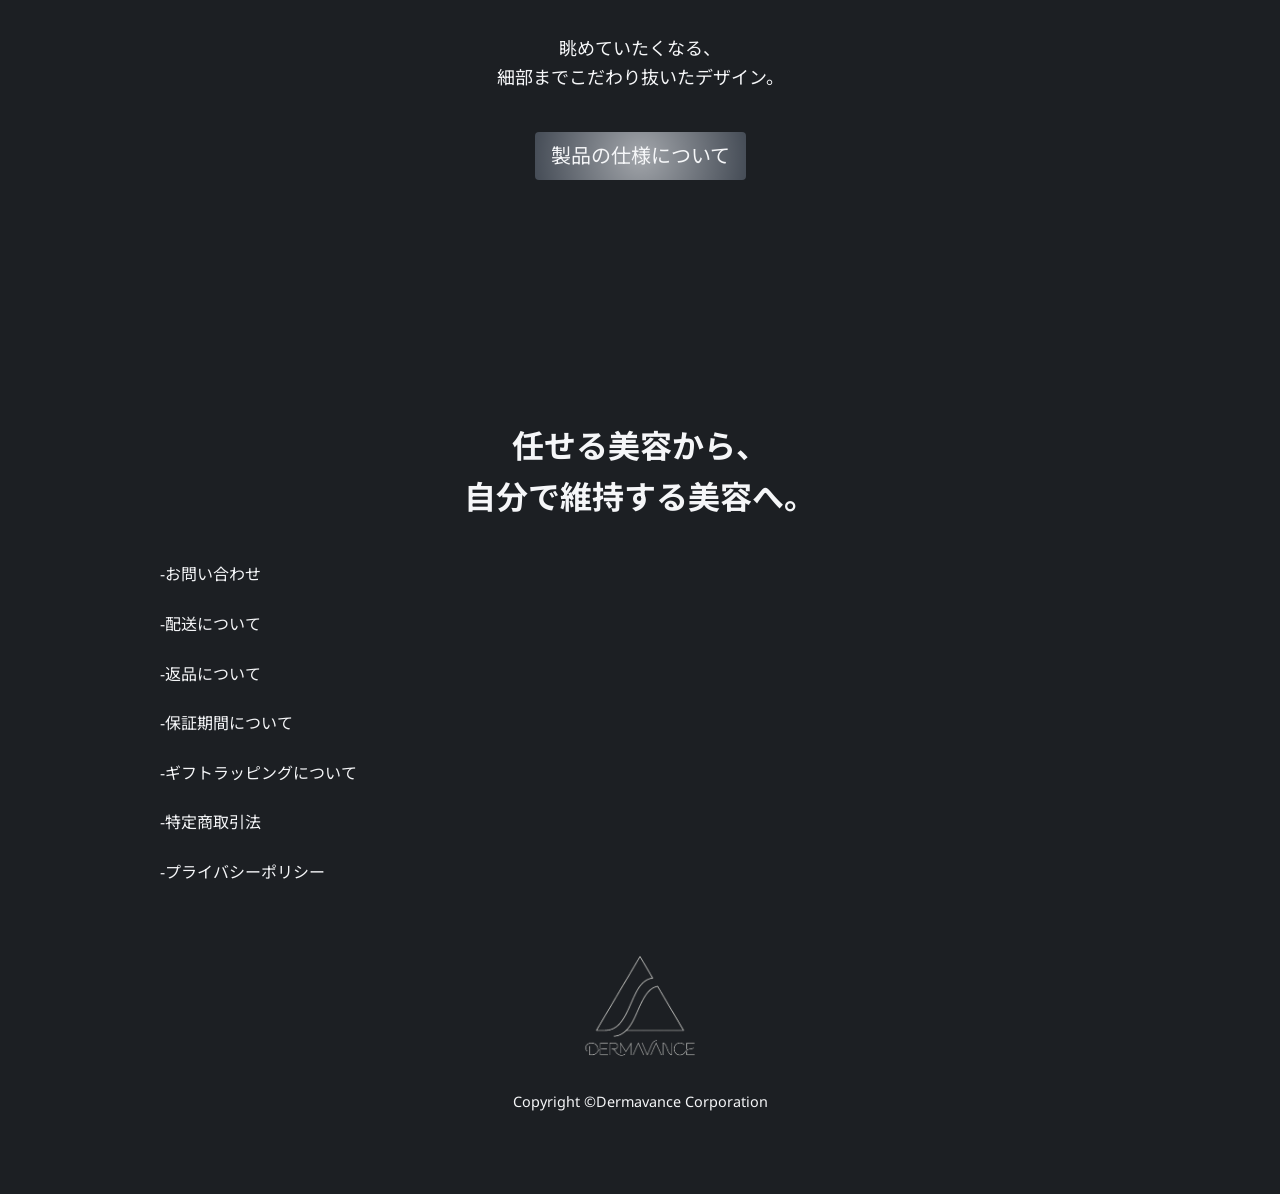
==== commit c3ee4de8: "021_BEM命名整理、OGP設定修正、CSS構成整理、不要script.js削除 実装内容自体は5月上旬時点の対応。 履歴整理に伴い再適用しているが、022で行った変更についてはcommit履歴の整" ====
--- a/index.html
+++ b/index.html
@@ -37,19 +37,17 @@
 </head>
 <body>
     <header>
-        <div class="site-header__logo"> 
             <div class="site-header__logo-img">
                 <img src="images/header_logo_transparent.png" alt="DERMAVANCE">
             </div>
-        </div>
-        <div class="site-header__nav">
-            <ul>
-                <li><a href="index.html" class="site-header__nav-link">概要</a></li>
-                <li><a href="quality.html" class="site-header__nav-link">特徴</a></li>
-                <li><a href="buy.html" class="site-header__nav-link">購入</a></li>
-                <li><a href="spec.html" class="site-header__nav-link">仕様</a></li>
-            </ul>
-        </div>
+            <div class="site-header__nav">
+                <ul>
+                    <li><a href="index.html" class="site-header__nav-link">概要</a></li>
+                    <li><a href="quality.html" class="site-header__nav-link">特徴</a></li>
+                    <li><a href="buy.html" class="site-header__nav-link">購入</a></li>
+                    <li><a href="spec.html" class="site-header__nav-link">仕様</a></li>
+                </ul>
+            </div>
     </header>
     <main>
         <section class="firstview">
@@ -74,7 +72,7 @@
                         <p>必要なのは“点”ではなく、“線のケア”です。</p>
                     </div>
                     <div class="care__img">
-                        <img src="images/care_loop.jpg" alt="施術サイクルの図" >
+                        <img src="images/care_loop.jpg" alt="施術サイクルの図" js-parallax>
                     </div>
                 </div>
         </section>
@@ -119,7 +117,7 @@
                     <p>選び抜かれた作用を組み合わせることで、単一機能では得られない変化を生み出します。</p>
                 </div>
                 <div class="features__img">
-                    <img src="images/five_modes.jpg" alt="５つの機能の図" >
+                    <img src="images/five_modes.jpg" alt="５つの機能の図" js-parallax>
                 </div>
             </div>
             <div class="cta-btn cta-btn--secondary"><a href="quality.html">製品の特徴について</a></div>
@@ -135,7 +133,7 @@
                 <div class="beforeafter__image">
                     <h3>ビフォーアフター症例写真</h3>
                     <div class="beforeafter__img">
-                        <img src="images/beforeafter.jpg" alt="症例写真" >
+                        <img src="images/beforeafter.jpg" alt="症例写真" js-parallax>
                     </div>
                 </div>
             </div>
@@ -163,7 +161,7 @@
                     <div class="l-inner js-fade-in">
                         <h2>空間に溶け込むプロダクト</h2>
                         <div class="product__img">
-                            <img src="images/proucts_front_transparent.png" alt="商品画像" >
+                            <img src="images/proucts_front_transparent.png" alt="商品画像" js-parallax>
                         </div>
                         <p>眺めていたくなる、<br>
                             細部までこだわり抜いたデザイン。</p>
--- a/css/style.css
+++ b/css/style.css
@@ -325,30 +325,23 @@
 /* 各セクションのレイアウト(背景別） */
 /* 空のdivタグなどに背景画像挿入する時 */
 /* セクション内のflex、margin/paddingなし */
-/* ----------------------------------------------
- * 1. スクロール連動フェードアップ用
- * ---------------------------------------------- */
-.fade-in-up {
+.js-fade-in {
   opacity: 0;
   transform: translateY(40px);
-  /* 滑らかなイージング */
   transition: opacity 1.2s cubic-bezier(0.25, 0.1, 0.25, 1), transform 1.2s cubic-bezier(0.25, 0.1, 0.25, 1);
 }
 
-.fade-in-up.is-visible {
+.js-fade-in.is-visible {
   opacity: 1;
   transform: translateY(0);
 }
 
-/* ----------------------------------------------
- * 2. ヒーロー画像の「微」ズーム
- * ---------------------------------------------- */
 .firstview {
   overflow: hidden;
   position: relative;
 }
 
-.firstview_img {
+.firstview__img {
   width: 100%;
   aspect-ratio: 1.875;
   background-repeat: no-repeat;
@@ -360,7 +353,7 @@
   position: relative;
   z-index: 1;
 }
-.firstview_img::before {
+.firstview__img::before {
   content: "";
   position: absolute;
   top: 0;
@@ -371,10 +364,10 @@
   background-size: cover;
   background-position: center;
   z-index: -1;
-  animation: subtleZoom 15s infinite alternate ease-in-out;
-}
-
-.firstview_title {
+  animation: perspectiveZoom 5s infinite alternate ease-in-out;
+}
+
+.firstview__title {
   max-width: 1200px;
   padding-inline: 1.5rem;
   align-self: flex-end;
@@ -383,15 +376,13 @@
   font-size: clamp(1.5rem, 0.43rem + 4.57vw, 2.25rem);
   position: relative;
   z-index: 10;
-  margin-block-end: -1.2em;
-}
-@media (min-width: 1024px) {
-  .firstview_title {
-    padding-inline: 7.5rem;
-  }
-}
-
-/* 5秒で少し右上に進みながら拡大する */
+}
+@media (min-width: 1024px) {
+  .firstview__title {
+    padding-inline: 7.5rem;
+  }
+}
+
 @keyframes perspectiveZoom {
   0% {
     transform: scale(1) translate(0, 0);
@@ -400,17 +391,6 @@
     transform: scale(1.1) translate(1%, -1%);
   }
 }
-.firstview_img::before {
-  animation: perspectiveZoom 5s infinite alternate ease-in-out;
-}
-
-/* ----------------------------------------------
- * 4. 簡易パララックス用
- * ---------------------------------------------- */
-.parallax-target {
-  will-change: transform; /* ブラウザの描画を最適化 */
-}
-
 html {
   font-size: 100%;
 }
@@ -463,35 +443,36 @@
   }
 }
 
-h3,
-.header_navi {
+h3 {
   font-size: 1.25rem;
   font-weight: 700;
 }
 @media (min-width: 1024px) {
-  h3,
-  .header_navi {
+  h3 {
     font-size: 1.5rem;
   }
 }
 
-.weight_bold,
 label {
   font-weight: 700;
 }
 
-.notice {
+.u-bold {
+  font-weight: 700;
+}
+
+.u-notice {
   font-size: 0.75rem;
 }
 @media (min-width: 1024px) {
-  .notice {
+  .u-notice {
     font-size: 0.875rem;
   }
 }
 
 button,
-.link-to-page a,
-#order_submit {
+.cta-btn a,
+#order-submit {
   padding-inline: 1rem;
   padding-block: 0.5rem;
   display: block;
@@ -503,49 +484,58 @@
 }
 @media (min-width: 1024px) {
   button,
-  .link-to-page a,
-  #order_submit {
+  .cta-btn a,
+  #order-submit {
     font-size: 1.25rem;
   }
 }
 
-.important a,
-button.important,
-#order_submit {
+.cta-btn--primary a,
+button.cta-btn--primary,
+#order-submit {
   background: radial-gradient(circle, rgba(255, 255, 255, 0.5) 0%, transparent 100%), #7a96c4;
   color: #f5f6f8;
   font-weight: 700;
 }
-.important a:hover,
-button.important:hover,
-#order_submit:hover {
+.cta-btn--primary a:hover,
+button.cta-btn--primary:hover,
+#order-submit:hover {
   background: radial-gradient(circle, rgba(255, 255, 255, 0.8) 0%, transparent 100%), #7a96c4;
 }
 
-.nomal a,
-button.nomal {
+.cta-btn--secondary a,
+button.cta-btn--secondary {
   background: radial-gradient(circle, rgba(255, 255, 255, 0.5) 0%, transparent 100%), #454c56;
   color: #f5f6f8;
 }
-.nomal a:hover,
-button.nomal:hover {
+.cta-btn--secondary a:hover,
+button.cta-btn--secondary:hover {
   background: radial-gradient(circle, rgba(255, 255, 255, 0.8) 0%, transparent 100%), #454c56;
 }
 
-.important a,
-.nomal a {
+.cta-btn--primary a,
+.cta-btn--secondary a {
   text-decoration: none;
   width: -moz-fit-content;
   width: fit-content;
 }
 
-.header_logo_img {
+.site-header__logo-img {
   width: 160px;
   margin-inline: auto;
   margin-block: 2.5rem;
 }
 
-.header_navi ul {
+.site-header__nav {
+  font-size: 1.25rem;
+  font-weight: 700;
+}
+@media (min-width: 1024px) {
+  .site-header__nav {
+    font-size: 1.5rem;
+  }
+}
+.site-header__nav ul {
   max-width: 327px;
   margin-inline: auto;
   display: flex;
@@ -553,19 +543,19 @@
   margin-block-end: 2.5rem;
 }
 @media (min-width: 1024px) {
-  .header_navi ul {
+  .site-header__nav ul {
     max-width: 50%;
     margin-block-end: 5rem;
   }
 }
 
-.header_navi ul li a {
+.site-header__nav-link {
   position: relative;
   display: inline-block;
   padding-bottom: 8px;
   transition: all 0.3s ease-out 0s;
 }
-.header_navi ul li a::after {
+.site-header__nav-link::after {
   content: "";
   position: absolute;
   left: 50%;
@@ -578,17 +568,12 @@
   opacity: 0;
   transition: all 0.3s ease-out 0s;
 }
-.header_navi ul li a:hover::after, .header_navi ul li a.is-active::after {
+.site-header__nav-link:hover::after, .site-header__nav-link.site-header__nav-link--active::after {
   opacity: 1;
 }
 
-/* ページ遷移ボタン<a> */
-.to_buypage {
-  display: inline-block;
-}
-
-/* フッター・購入ページ共通　ショッピングガイド */
-.shopping_guide {
+.site-footer__nav,
+.buy-nav {
   width: 100%;
   display: flex;
   flex-direction: column;
@@ -596,49 +581,49 @@
   font-size: 0.875rem;
 }
 @media (min-width: 1024px) {
-  .shopping_guide {
+  .site-footer__nav,
+  .buy-nav {
     gap: 1.5rem;
     font-size: 1rem;
   }
 }
 
-.shopping_guide li a {
+.site-footer__nav-link,
+.buy-nav-link {
   transition: all 0.3s ease-out 0s;
 }
-.shopping_guide li a:hover {
+.site-footer__nav-link:hover,
+.buy-nav-link:hover {
   border-bottom: 1px dotted #c9ccd1;
 }
 
-/* 購入・購入手続きページ共通　スライダー&インジケーター */
-.slider {
+.product-carousel__slider {
   display: flex;
   overflow-x: auto;
-  scroll-snap-type: x mandatory; /* 横方向に吸い付く設定 */
-  scrollbar-width: none; /* スクロールバーを隠す（Firefox） */
-}
-
-.slider::-webkit-scrollbar {
-  display: none; /* スクロールバーを隠す（Chrome/Safari） */
-}
-
-.slider img {
+  scroll-snap-type: x mandatory;
+  scrollbar-width: none;
+}
+.product-carousel__slider::-webkit-scrollbar {
+  display: none;
+}
+.product-carousel__slider img {
   width: 100%;
   flex-shrink: 0;
-  scroll-snap-align: start; /* 画像の端で止まる */
-}
-
-.indicator-container {
+  scroll-snap-align: start;
+}
+
+.product-carousel__dots {
   display: flex;
   justify-content: center;
   gap: 0.75rem;
 }
 @media (min-width: 1024px) {
-  .indicator-container {
+  .product-carousel__dots {
     gap: 1rem;
   }
 }
 
-.dot {
+.product-carousel__dot {
   width: 12px;
   height: 12px;
   background-color: #c9ccd1;
@@ -646,17 +631,15 @@
   transition: all 0.3s;
 }
 @media (min-width: 1024px) {
-  .dot {
+  .product-carousel__dot {
     width: 14px;
     height: 14px;
   }
 }
-
-.dot.is-active {
-  background-color: #f5f6f8; /* 現在の画像は白くする */
-}
-
-/* モーダル */
+.product-carousel__dot--active {
+  background-color: #f5f6f8;
+}
+
 dialog {
   max-width: 50%;
   min-width: 280px;
@@ -666,7 +649,7 @@
   box-shadow: 0 4px 20px rgba(0, 0, 0, 0.2);
 }
 
-.modal_inner {
+.modal__inner {
   padding: 1.5rem;
   background-color: #c9ccd1;
   color: #1c1f23;
@@ -675,9 +658,9 @@
   gap: 1rem;
 }
 
-.modal_img {
-  width: 80%; /* モーダルの横幅に対して常に80%のサイズにする */
-  max-width: 400px; /* ただし、PCなどの広い画面でも400px以上にはしない */
+.modal__img {
+  width: 80%;
+  max-width: 400px;
   margin-inline: auto;
 }
 
@@ -686,8 +669,7 @@
   cursor: pointer;
 }
 
-/* ページトップボタン */
-#page-top {
+#page-top-btn {
   position: fixed;
   bottom: 4.5rem;
   right: 1.5rem;
@@ -698,31 +680,23 @@
   border: 1px solid rgba(255, 255, 255, 0.15);
   border-radius: 50%;
   cursor: pointer;
-  /* 矢印アイコン */
   display: flex;
   align-items: center;
   justify-content: center;
-  /* 登場・消滅アニメーション */
   opacity: 0;
   visibility: hidden;
   transform: translateY(12px);
   transition: opacity 0.35s ease, visibility 0.35s ease, transform 0.35s ease, background 0.3s ease-out;
 }
-
-/* スクロールで表示されたとき */
-#page-top.is-visible {
+#page-top-btn.is-visible {
   opacity: 1;
   visibility: visible;
   transform: translateY(0);
 }
-
-/* ホバー */
-#page-top:hover {
+#page-top-btn:hover {
   background: radial-gradient(circle, rgba(255, 255, 255, 0.8) 0%, transparent 100%), #2c2f35;
 }
-
-/* 矢印（SVG） */
-#page-top svg {
+#page-top-btn svg {
   width: 20px;
   height: 20px;
   stroke: #fff;
@@ -730,18 +704,13 @@
   fill: none;
   stroke-linecap: round;
   stroke-linejoin: round;
-  /* クリック時に少し跳ねる */
   transition: transform 0.2s ease;
 }
-
-#page-top:active svg {
+#page-top-btn:active svg {
   transform: translateY(-3px);
 }
 
-/* fixed_button（購入ボタン）がある場合の位置調整
-既存の #fixed_button の高さを考慮して bottom を設定済みのため
-このルールは任意で追加してください */
-.footer_inner {
+.site-footer__inner {
   max-width: 1200px;
   margin-inline: auto;
   padding-inline: 1.5rem;
@@ -753,21 +722,21 @@
   text-align: center;
 }
 @media (min-width: 1024px) {
-  .footer_inner {
-    padding-inline: 7.5rem;
-  }
-}
-
-.footer_inner .shopping_guide {
+  .site-footer__inner {
+    padding-inline: 7.5rem;
+  }
+}
+
+.site-footer__nav {
   text-align: start;
 }
 
-.footer_logo_img {
+.site-footer__logo-img {
   width: 160px;
   margin-inline: auto;
 }
 
-#fixed_button {
+.fixed-cta {
   width: 100%;
   padding-block: 0.5rem;
   background-color: #1c1f23;
@@ -779,7 +748,7 @@
   z-index: 100;
 }
 
-.firstview_inner {
+.firstview__inner {
   padding-inline: 1.5rem;
   padding-block-end: 2.5rem;
   display: flex;
@@ -787,7 +756,7 @@
   gap: 2.5rem;
 }
 @media (min-width: 1024px) {
-  .firstview_inner {
+  .firstview__inner {
     padding-inline: 7.5rem;
   }
 }
@@ -819,7 +788,7 @@
   }
 }
 
-.care_text {
+.care__text {
   display: flex;
   flex-direction: column;
   gap: 1rem;
@@ -848,11 +817,11 @@
   }
 }
 
-.new_choice {
+.new-choice {
   width: 100%;
   background-color: #1c1f23;
 }
-.new_choice > .l-inner {
+.new-choice > .l-inner {
   max-width: 1200px;
   margin-inline: auto;
   padding-inline: 1.5rem;
@@ -863,24 +832,24 @@
   gap: 2.5rem;
 }
 @media (min-width: 1024px) {
-  .new_choice > .l-inner {
-    padding-inline: 7.5rem;
-  }
-}
-@media (min-width: 1024px) {
-  .new_choice .l-inner {
+  .new-choice > .l-inner {
+    padding-inline: 7.5rem;
+  }
+}
+@media (min-width: 1024px) {
+  .new-choice .l-inner {
     flex-direction: row;
     align-items: center;
   }
 }
 
-.new_choice_text {
+.new-choice__text {
   display: flex;
   flex-direction: column;
   gap: 1rem;
 }
 
-.new_choice_img {
+.new-choice__img {
   width: 100%;
   aspect-ratio: 1;
   background-repeat: no-repeat;
@@ -895,7 +864,6 @@
   flex-direction: column;
   gap: 2.5rem;
 }
-
 .features .l-inner {
   max-width: 1200px;
   margin-inline: auto;
@@ -913,23 +881,23 @@
   }
 }
 
-.features_title {
+.features__title {
   text-align: center;
 }
 
-.features_text {
+.features__text {
   display: flex;
   flex-direction: column;
   gap: 1rem;
 }
 @media (min-width: 1024px) {
-  .features_text {
+  .features__text {
     flex: 4;
   }
 }
 
 @media (min-width: 1024px) {
-  .features_img {
+  .features__img {
     flex: 6;
   }
 }
@@ -942,7 +910,6 @@
   flex-direction: column;
   gap: 2.5rem;
 }
-
 .beforeafter .l-inner {
   max-width: 1200px;
   margin-inline: auto;
@@ -961,29 +928,28 @@
   }
 }
 
-.beforeafter_text {
+.beforeafter__text {
   display: flex;
   flex-direction: column;
   gap: 1rem;
 }
 @media (min-width: 1024px) {
-  .beforeafter_text {
+  .beforeafter__text {
     flex: 4;
   }
 }
 
-.beforeafter_image {
+.beforeafter__image {
   display: flex;
   flex-direction: column;
   gap: 1rem;
 }
 @media (min-width: 1024px) {
-  .beforeafter_image {
+  .beforeafter__image {
     flex: 6;
   }
 }
-
-.beforeafter_image h3 {
+.beforeafter__image h3 {
   text-align: center;
 }
 
@@ -992,14 +958,14 @@
   text-align: center;
 }
 
-.design_inner {
+.design__inner {
   display: flex;
   flex-direction: column;
   gap: 7.5rem;
   padding-block-start: 2.5rem;
 }
 @media (min-width: 1024px) {
-  .design_inner {
+  .design__inner {
     padding-inline: 7.5rem;
     flex-direction: row;
     gap: 1rem;
@@ -1007,21 +973,19 @@
   }
 }
 
-.how_to_use,
-.about_app {
+.design__col {
   height: 100%;
   display: flex;
   flex-direction: column;
   gap: 2.5rem;
 }
 @media (min-width: 1024px) {
-  .how_to_use,
-  .about_app {
+  .design__col {
     flex: 1;
   }
 }
 
-.using_img {
+.design__img--using {
   width: 100%;
   aspect-ratio: 1;
   background-repeat: no-repeat;
@@ -1029,7 +993,7 @@
   background-image: url(../images/using_img02.jpg);
 }
 
-.ai_img {
+.design__img--ai {
   width: 100%;
   aspect-ratio: 1;
   background-repeat: no-repeat;
@@ -1060,18 +1024,18 @@
   text-align: center;
 }
 
-.product_img {
+.product__img {
   width: min(50vw, 720px);
   margin-inline: auto;
 }
 
-.quality_top,
-.five_modes {
+.quality-top,
+.five-modes {
   width: 100%;
   background-color: #1c1f23;
 }
-.quality_top > .l-inner,
-.five_modes > .l-inner {
+.quality-top > .l-inner,
+.five-modes > .l-inner {
   max-width: 1200px;
   margin-inline: auto;
   padding-inline: 1.5rem;
@@ -1082,27 +1046,27 @@
   gap: 2.5rem;
 }
 @media (min-width: 1024px) {
-  .quality_top > .l-inner,
-  .five_modes > .l-inner {
-    padding-inline: 7.5rem;
-  }
-}
-.quality_top,
-.five_modes {
+  .quality-top > .l-inner,
+  .five-modes > .l-inner {
+    padding-inline: 7.5rem;
+  }
+}
+.quality-top,
+.five-modes {
   text-align: center;
 }
 
-.quality_top .l-inner {
+.quality-top .l-inner {
   padding-block-start: 0;
 }
 
-.design_point,
-.reasons_of_safety {
+.design-point,
+.safety-reasons {
   width: 100%;
   background-color: #f5f6f8;
 }
-.design_point > .l-inner,
-.reasons_of_safety > .l-inner {
+.design-point > .l-inner,
+.safety-reasons > .l-inner {
   max-width: 1200px;
   margin-inline: auto;
   padding-inline: 1.5rem;
@@ -1113,69 +1077,67 @@
   gap: 2.5rem;
 }
 @media (min-width: 1024px) {
-  .design_point > .l-inner,
-  .reasons_of_safety > .l-inner {
+  .design-point > .l-inner,
+  .safety-reasons > .l-inner {
     padding-inline: 7.5rem;
     gap: 5rem;
   }
 }
 
-.design_point01,
-.design_point02,
-.safety_reason01,
-.safety_reason02 {
-  display: flex;
-  flex-direction: column;
-  gap: 2.5rem;
-}
-
-.design_point01,
-.safety_reason01 {
+.design-point__col,
+.safety-reasons__item {
+  display: flex;
+  flex-direction: column;
+  gap: 2.5rem;
+}
+
+.design-point__col--bordered,
+.safety-reasons__item--bordered {
   padding-block-end: 2.5rem;
   border-bottom: 1px solid #c9ccd1;
 }
 
-.five_modes {
+.five-modes {
   padding-block-end: 2.5rem;
 }
 @media (min-width: 1024px) {
-  .five_modes {
+  .five-modes {
     padding-block-end: 7.5rem;
   }
 }
 
-.five_modes .mode {
+.five-modes .mode {
   display: flex;
   flex-direction: column;
   gap: 2rem;
   margin-inline: auto;
 }
 @media (min-width: 1024px) {
-  .five_modes .mode {
+  .five-modes .mode {
     flex-direction: row;
     align-items: center;
     gap: 1rem;
   }
-  .five_modes .mode.mode_reverse {
+  .five-modes .mode.mode--reverse {
     flex-direction: row-reverse;
   }
 }
 
-.mode_text {
+.mode__text {
   display: flex;
   flex-direction: column;
   gap: 1rem;
 }
 
-.mode_img {
+.mode__img {
   width: clamp(327px, 50vw, 560px);
 }
 
-.reasons_of_safety h2 {
+.safety-reasons h2 {
   text-align: center;
 }
 
-.doctor_img {
+.safety-reasons__doctor-img {
   width: 100%;
   aspect-ratio: 1.5;
   background-repeat: no-repeat;
@@ -1183,11 +1145,11 @@
   background-image: url(../images/doctor.jpg);
 }
 
-.proceed_to_checkout {
+.proceed-to-checkout {
   width: 100%;
   background-color: #1c1f23;
 }
-.proceed_to_checkout > .l-inner {
+.proceed-to-checkout > .l-inner {
   max-width: 1200px;
   margin-inline: auto;
   padding-inline: 1.5rem;
@@ -1198,35 +1160,34 @@
   gap: 2.5rem;
 }
 @media (min-width: 1024px) {
-  .proceed_to_checkout > .l-inner {
-    padding-inline: 7.5rem;
-  }
-}
-.proceed_to_checkout {
+  .proceed-to-checkout > .l-inner {
+    padding-inline: 7.5rem;
+  }
+}
+.proceed-to-checkout {
   text-align: center;
 }
 
-.product_description {
+.product-description {
   display: flex;
   flex-direction: column;
   gap: 1.5rem;
 }
 
-/* カラーセレクターの見た目 */
-.color-selector {
+.product-carousel__color-selector {
   margin-block: 2.5rem;
   display: flex;
   justify-content: center;
   gap: 1.5rem;
 }
 
-.color-option {
+.product-carousel__color-option {
   display: flex;
   align-items: center;
   cursor: pointer;
 }
 
-.color-circle {
+.product-carousel__color-circle {
   margin-inline-end: 0.75rem;
   width: 24px;
   height: 24px;
@@ -1234,8 +1195,7 @@
   position: relative;
 }
 
-/* 選択された時の白い外枠（擬似要素） */
-.color-option.is-active .color-circle::before {
+.product-carousel__color-option--active .product-carousel__color-circle::before {
   content: "";
   position: absolute;
   top: -4px;
@@ -1246,27 +1206,21 @@
   border-radius: 50%;
 }
 
-.buy_text {
-  display: flex;
-  flex-direction: column;
-  gap: 2.5rem;
-}
-
-.shopping_guide {
-  text-align: center;
-  gap: 0.75rem;
-}
-
-/* 共通 */
-.select_product,
-.user_info,
-.payment_method {
+.buy-text {
+  display: flex;
+  flex-direction: column;
+  gap: 2.5rem;
+}
+
+.product-select,
+.customer-form,
+.payment-method {
   width: 100%;
   background-color: #1c1f23;
 }
-.select_product > .l-inner,
-.user_info > .l-inner,
-.payment_method > .l-inner {
+.product-select > .l-inner,
+.customer-form > .l-inner,
+.payment-method > .l-inner {
   max-width: 1200px;
   margin-inline: auto;
   padding-inline: 1.5rem;
@@ -1277,24 +1231,17 @@
   gap: 2.5rem;
 }
 @media (min-width: 1024px) {
-  .select_product > .l-inner,
-  .user_info > .l-inner,
-  .payment_method > .l-inner {
-    padding-inline: 7.5rem;
-  }
-}
-
-.select_product,
-.user_info h2,
-.payment_method h2 {
+  .product-select > .l-inner,
+  .customer-form > .l-inner,
+  .payment-method > .l-inner {
+    padding-inline: 7.5rem;
+  }
+}
+
+.product-select,
+.customer-form h2,
+.payment-method h2 {
   text-align: center;
-}
-
-.carousel-container,
-.select_product_inner {
-  display: flex;
-  flex-direction: column;
-  gap: 1.5rem;
 }
 
 input,
@@ -1312,14 +1259,20 @@
   }
 }
 
-/* 商品選択 */
-.select_date p {
+.product-carousel,
+.product-select__options {
+  display: flex;
+  flex-direction: column;
+  gap: 1.5rem;
+}
+
+.product-select__option-group p {
   padding-block-start: 0.5em;
   font-size: 0.875rem;
   color: #c9ccd1;
 }
 
-.total {
+.price-summary {
   padding: 1rem;
   background-color: #c9ccd1;
   color: #1c1f23;
@@ -1329,96 +1282,77 @@
   gap: 2rem;
 }
 
-.sub_total,
-.shipping,
-.total_amount {
+.price-summary__row {
   display: flex;
   justify-content: space-between;
 }
-
-.total_amount .weight_bold {
+.price-summary__row--total .price-summary__value {
   font-size: 1.25rem;
 }
 
-/* お客様情報 */
-.user_info_inner {
+.customer-form__fields {
   padding-block-end: 5rem;
   display: flex;
   flex-direction: column;
   gap: 2rem;
 }
-
-.user_info_inner label {
+.customer-form__fields label {
   display: flex;
   gap: 0.75rem;
   align-items: center;
 }
 
-.user_name,
-.name_kana,
-.post_code,
-.prefrcture,
-.city_name,
-.building_name,
-.phone_number,
-.email_address {
+.customer-form__group {
   display: flex;
   flex-direction: column;
   gap: 1rem;
 }
 
-.name_input,
-.kana_input {
+.customer-form__name-inputs {
   display: flex;
   gap: 1rem;
 }
-
-.name_input input,
-.kana_input input {
+.customer-form__name-inputs input {
   width: 0;
   flex: 1;
   min-width: 0;
 }
 @media (min-width: 1024px) {
-  .name_input input,
-  .kana_input input {
+  .customer-form__name-inputs input {
     max-width: 25%;
   }
 }
 
-.required {
+.customer-form__required-badge {
   color: #E73434;
   font-size: 0.75rem;
 }
 
-.delivery_address {
+.customer-form__delivery {
   text-align: start;
   display: flex;
   flex-direction: column;
   gap: 2.5rem;
 }
 
-/* お支払い方法 */
-.input_payment {
-  display: flex;
-  flex-direction: column;
-  gap: 2.5rem;
-}
-
-.method_type {
+.payment-method__body {
+  display: flex;
+  flex-direction: column;
+  gap: 2.5rem;
+}
+
+.payment-method__options {
   display: flex;
   flex-direction: column;
   gap: 0.75rem;
 }
 @media (min-width: 1024px) {
-  .method_type {
+  .payment-method__options {
     gap: 2rem;
   }
 }
 
-.error_select_product,
-.error_userinfo,
-.error_payment {
+.error-box {
   display: flex;
   align-items: flex-start;
   gap: 0.75rem;
@@ -1430,17 +1364,13 @@
   box-shadow: 0 2px 4px rgba(231, 52, 52, 0.05);
   animation: fadeInSlide 0.3s ease-out;
 }
-.error_select_product p,
-.error_userinfo p,
-.error_payment p {
+.error-box p {
   color: #E73434;
   font-size: 0.875rem;
   margin: 0;
   text-align: left;
 }
-.error_select_product p br,
-.error_userinfo p br,
-.error_payment p br {
+.error-box p br {
   display: block;
   content: "";
   margin-top: 6px;
@@ -1456,31 +1386,32 @@
     transform: translateY(0);
   }
 }
-.input-error {
-  border-color: #E73434 !important;
-}
-.input-error:focus {
+.checkout-form__input--error {
+  border-color: #E73434;
+  background-color: #f5f6f8;
+}
+.checkout-form__input--error:focus {
   box-shadow: 0 0 0 3px rgba(231, 52, 52, 0.2);
 }
 
-#order_submit {
+#order-submit {
   transition: all 0.3s ease;
   cursor: pointer;
 }
-#order_submit:disabled, #order_submit.is-disabled {
-  background-color: #c9ccd1 !important;
-  color: #f5f6f8 !important;
+#order-submit:disabled, #order-submit.cta-btn--disabled {
+  background-color: #c9ccd1;
+  color: #f5f6f8;
   cursor: not-allowed;
   opacity: 0.7;
   box-shadow: none;
-  transform: none !important;
-}
-
-.spec_top {
+  transform: none;
+}
+
+.spec-top {
   width: 100%;
   background-color: #1c1f23;
 }
-.spec_top > .l-inner {
+.spec-top > .l-inner {
   max-width: 1200px;
   margin-inline: auto;
   padding-inline: 1.5rem;
@@ -1491,25 +1422,22 @@
   gap: 2.5rem;
 }
 @media (min-width: 1024px) {
-  .spec_top > .l-inner {
-    padding-inline: 7.5rem;
-  }
-}
-
-.spec_top h2 {
+  .spec-top > .l-inner {
+    padding-inline: 7.5rem;
+  }
+}
+.spec-top h2 {
   text-align: center;
 }
 
-.spec_table {
+.spec-table {
   color: #1c1f23;
   font-size: 0.875rem;
 }
-
-.spec_table th {
+.spec-table th {
   background-color: #c9ccd1;
 }
-
-.spec_table td {
+.spec-table td {
   padding: 1rem;
   background-color: #f5f6f8;
 }
@@ -1534,11 +1462,11 @@
   }
 }
 
-.legal_list {
+.legal-list {
   display: flex;
   flex-direction: column;
   gap: 2rem;
 }
-.legal_list dt {
+.legal-list dt {
   font-weight: 700;
 }/*# sourceMappingURL=style.css.map */
